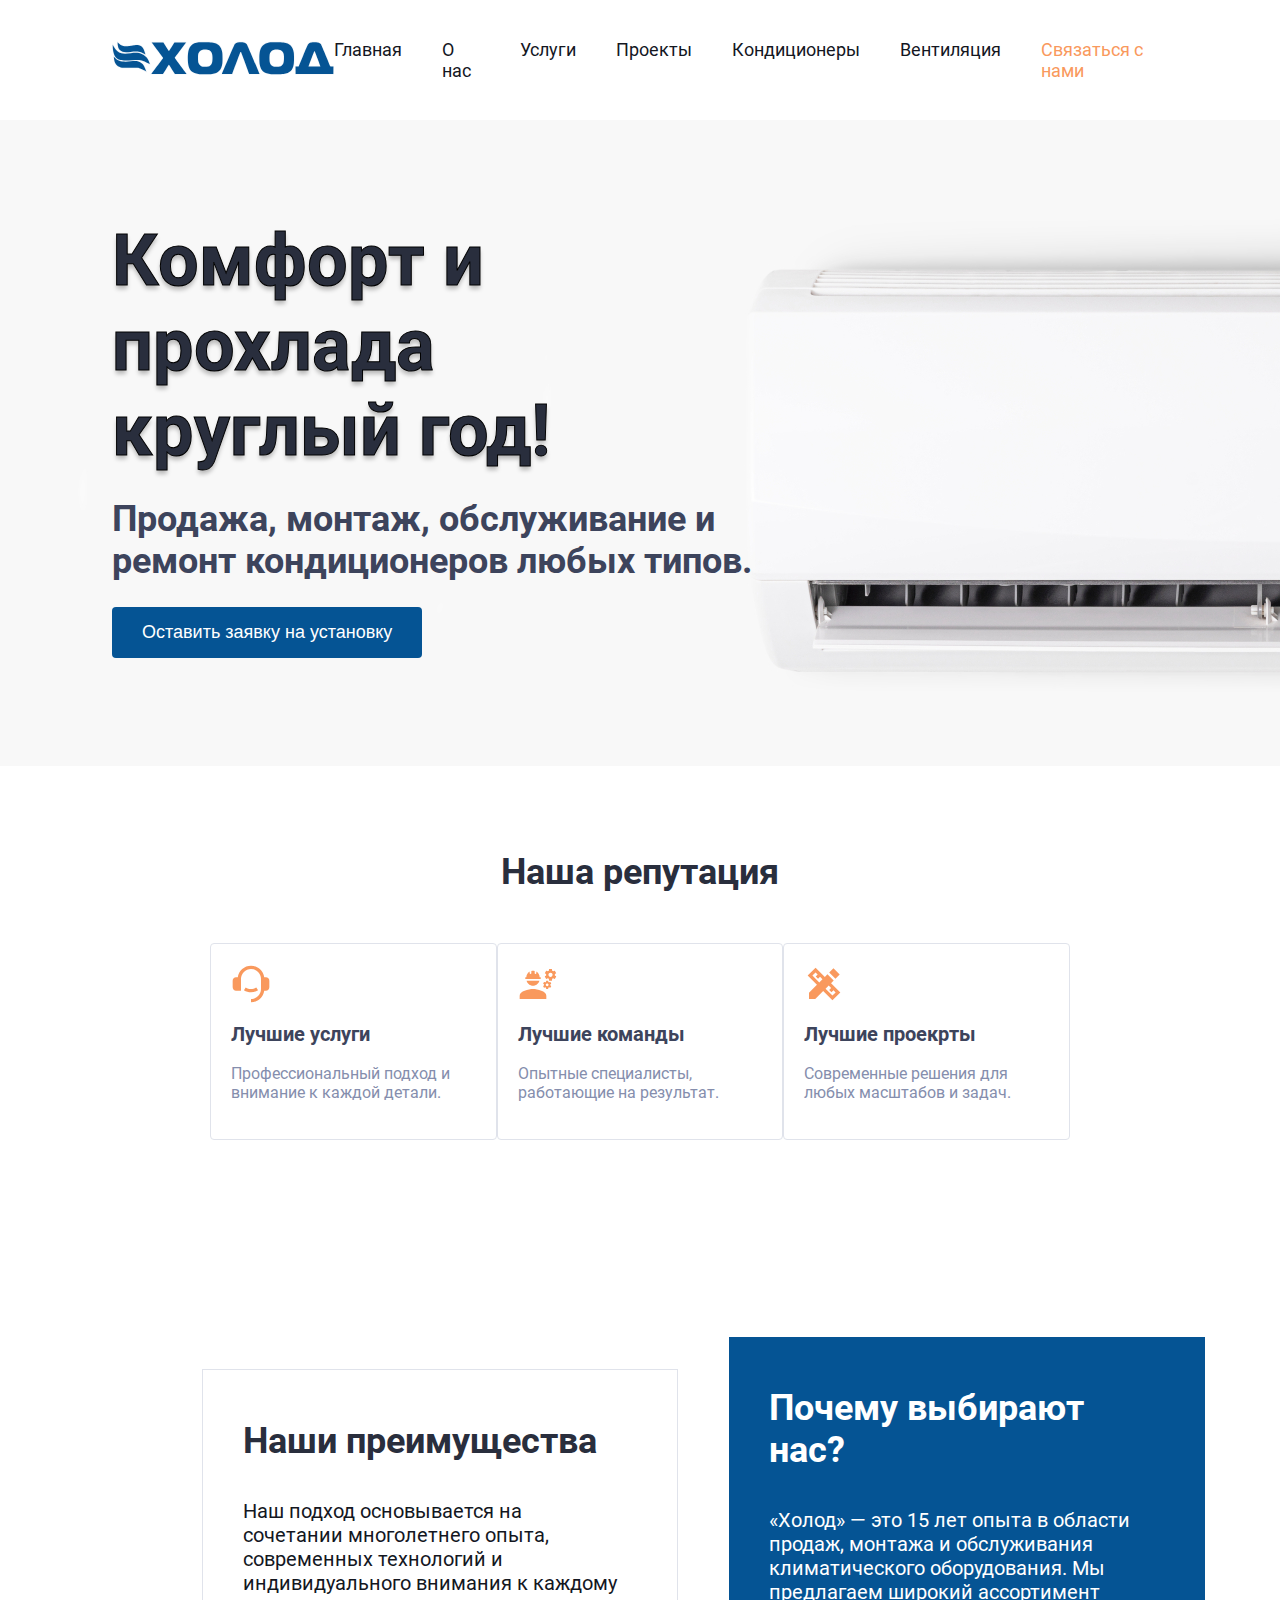
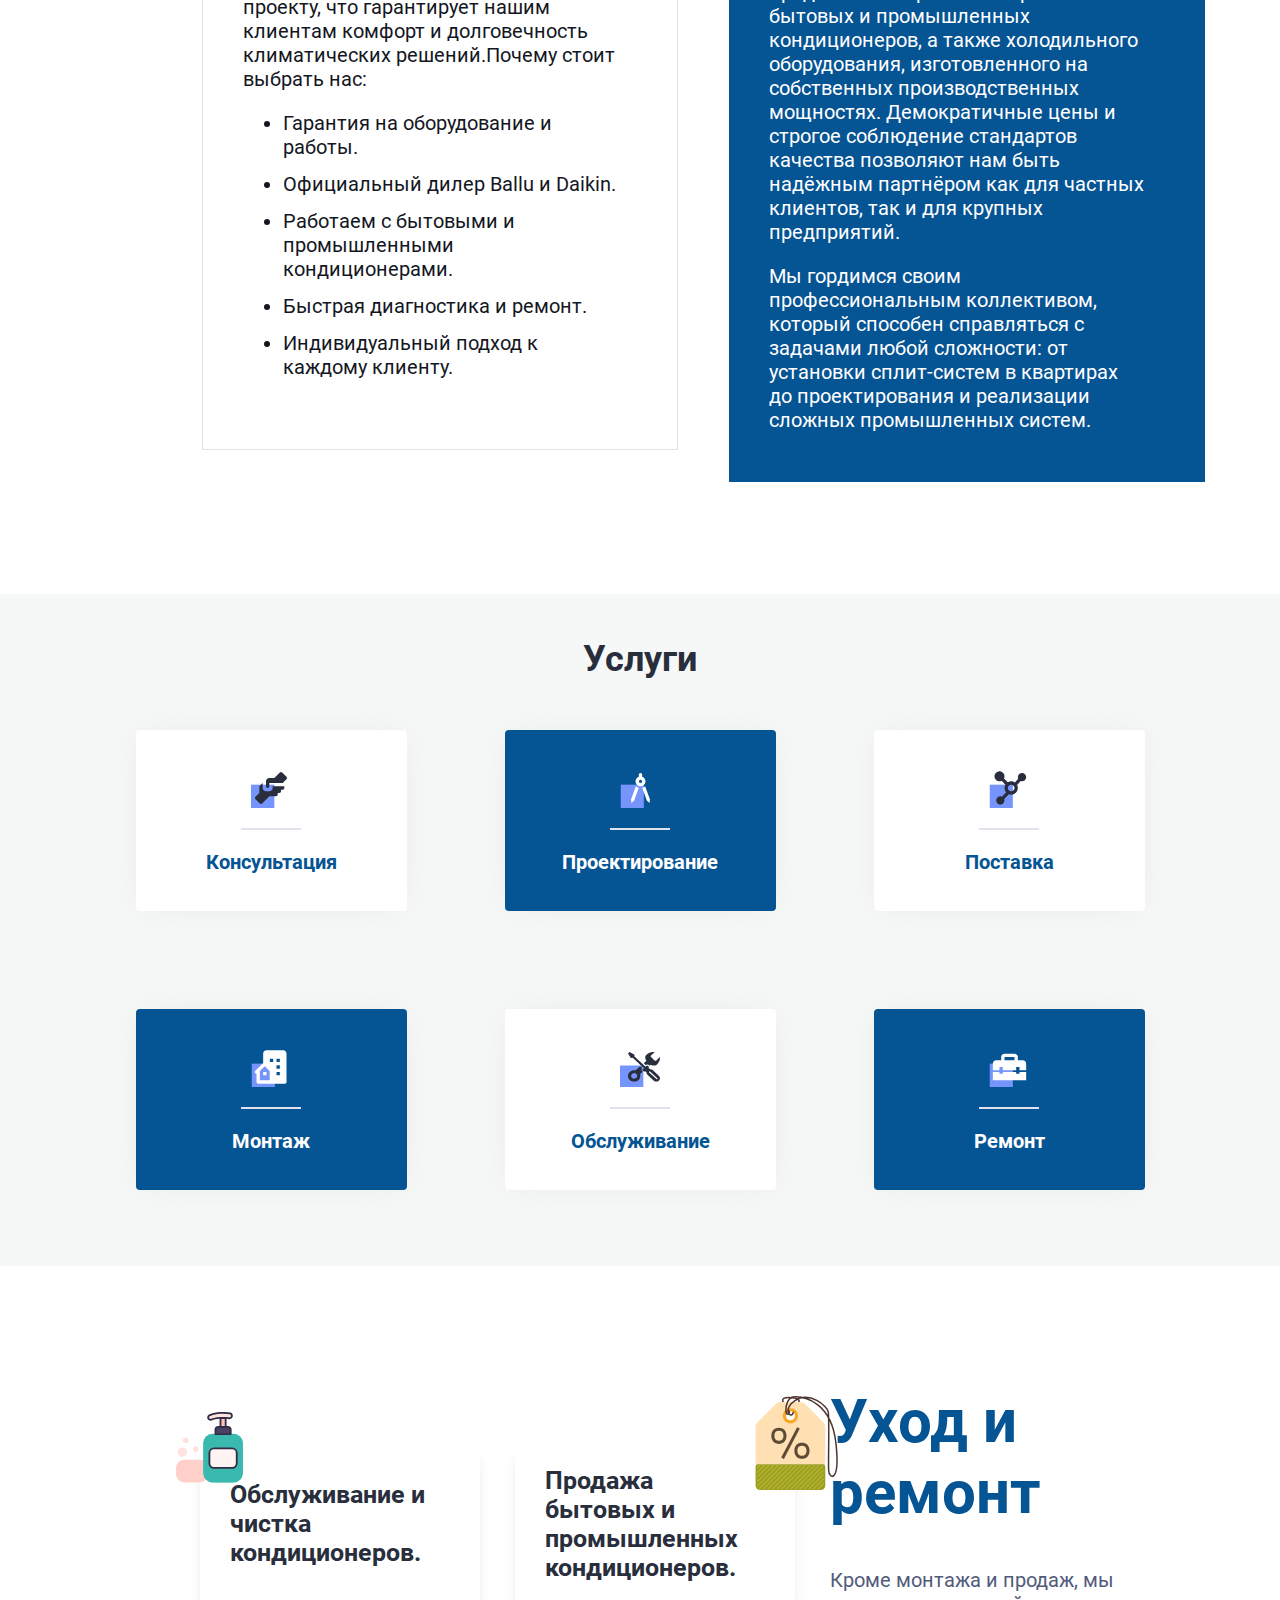
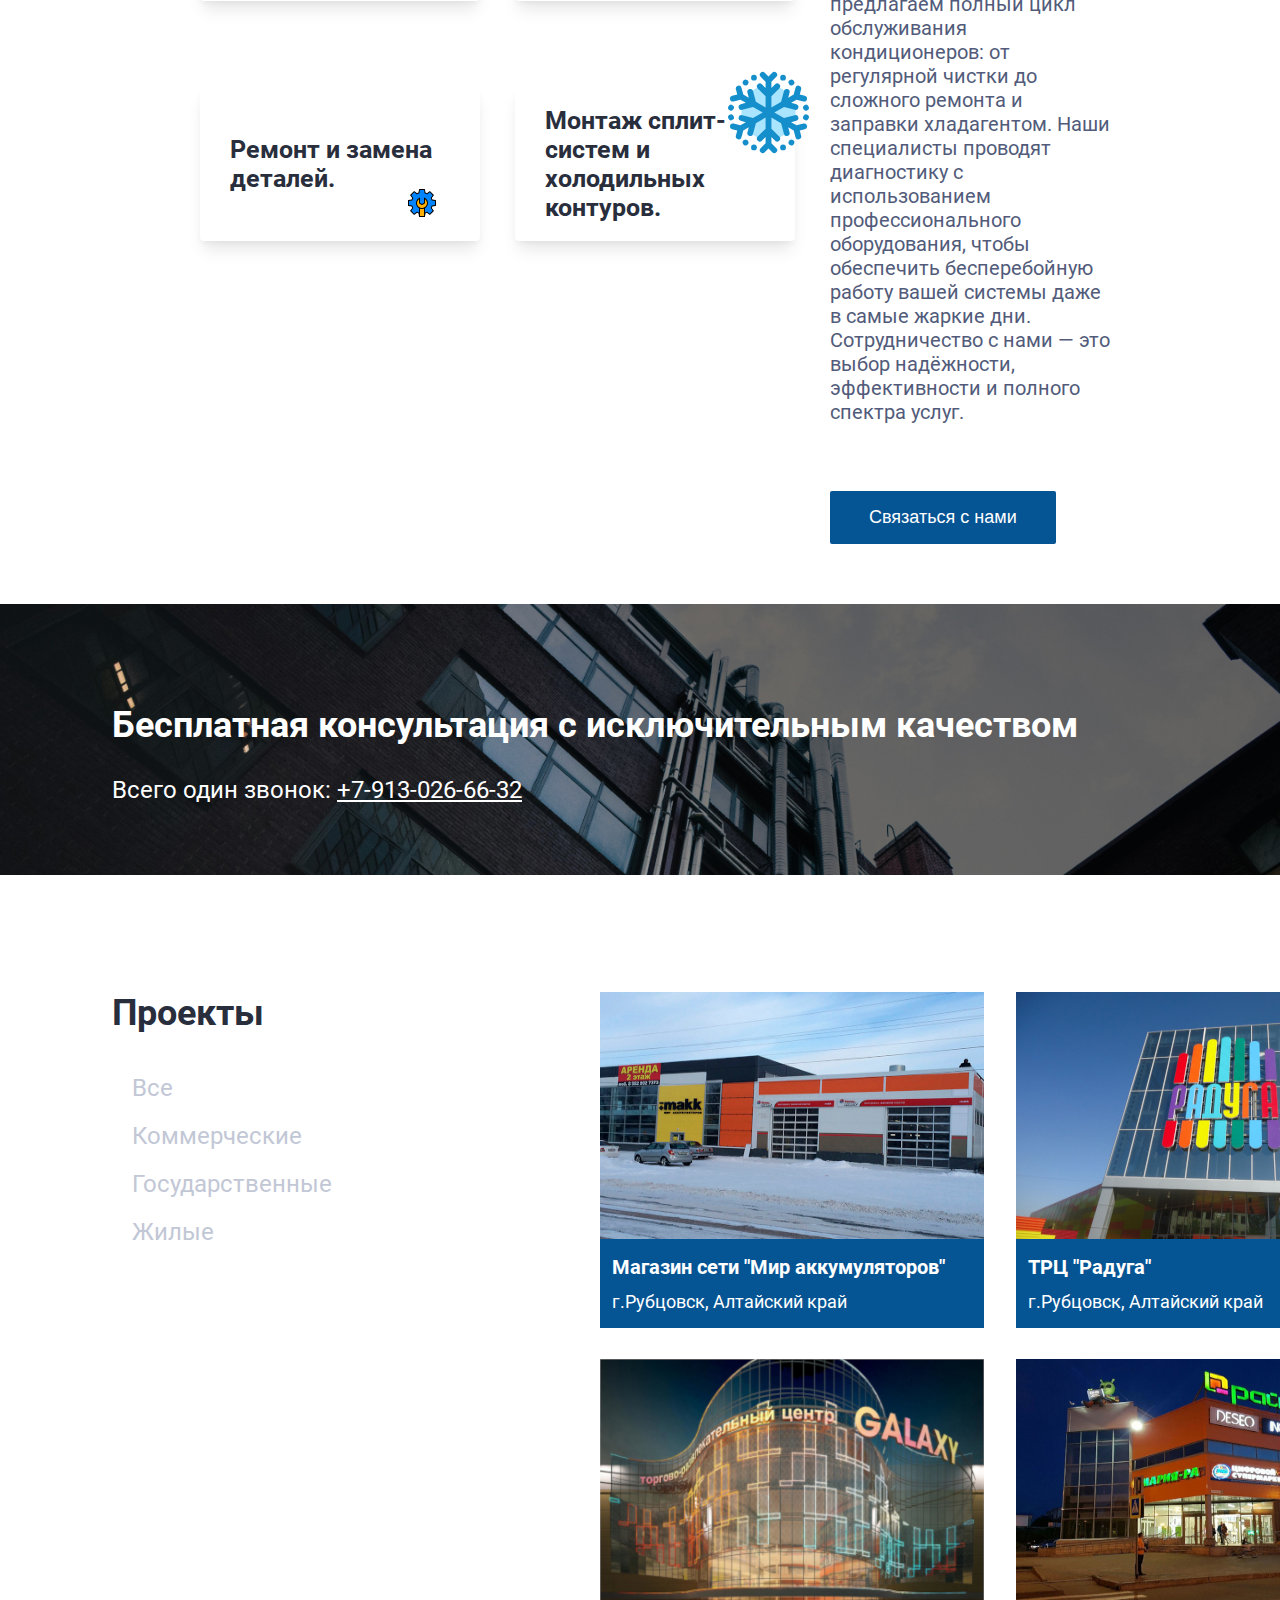
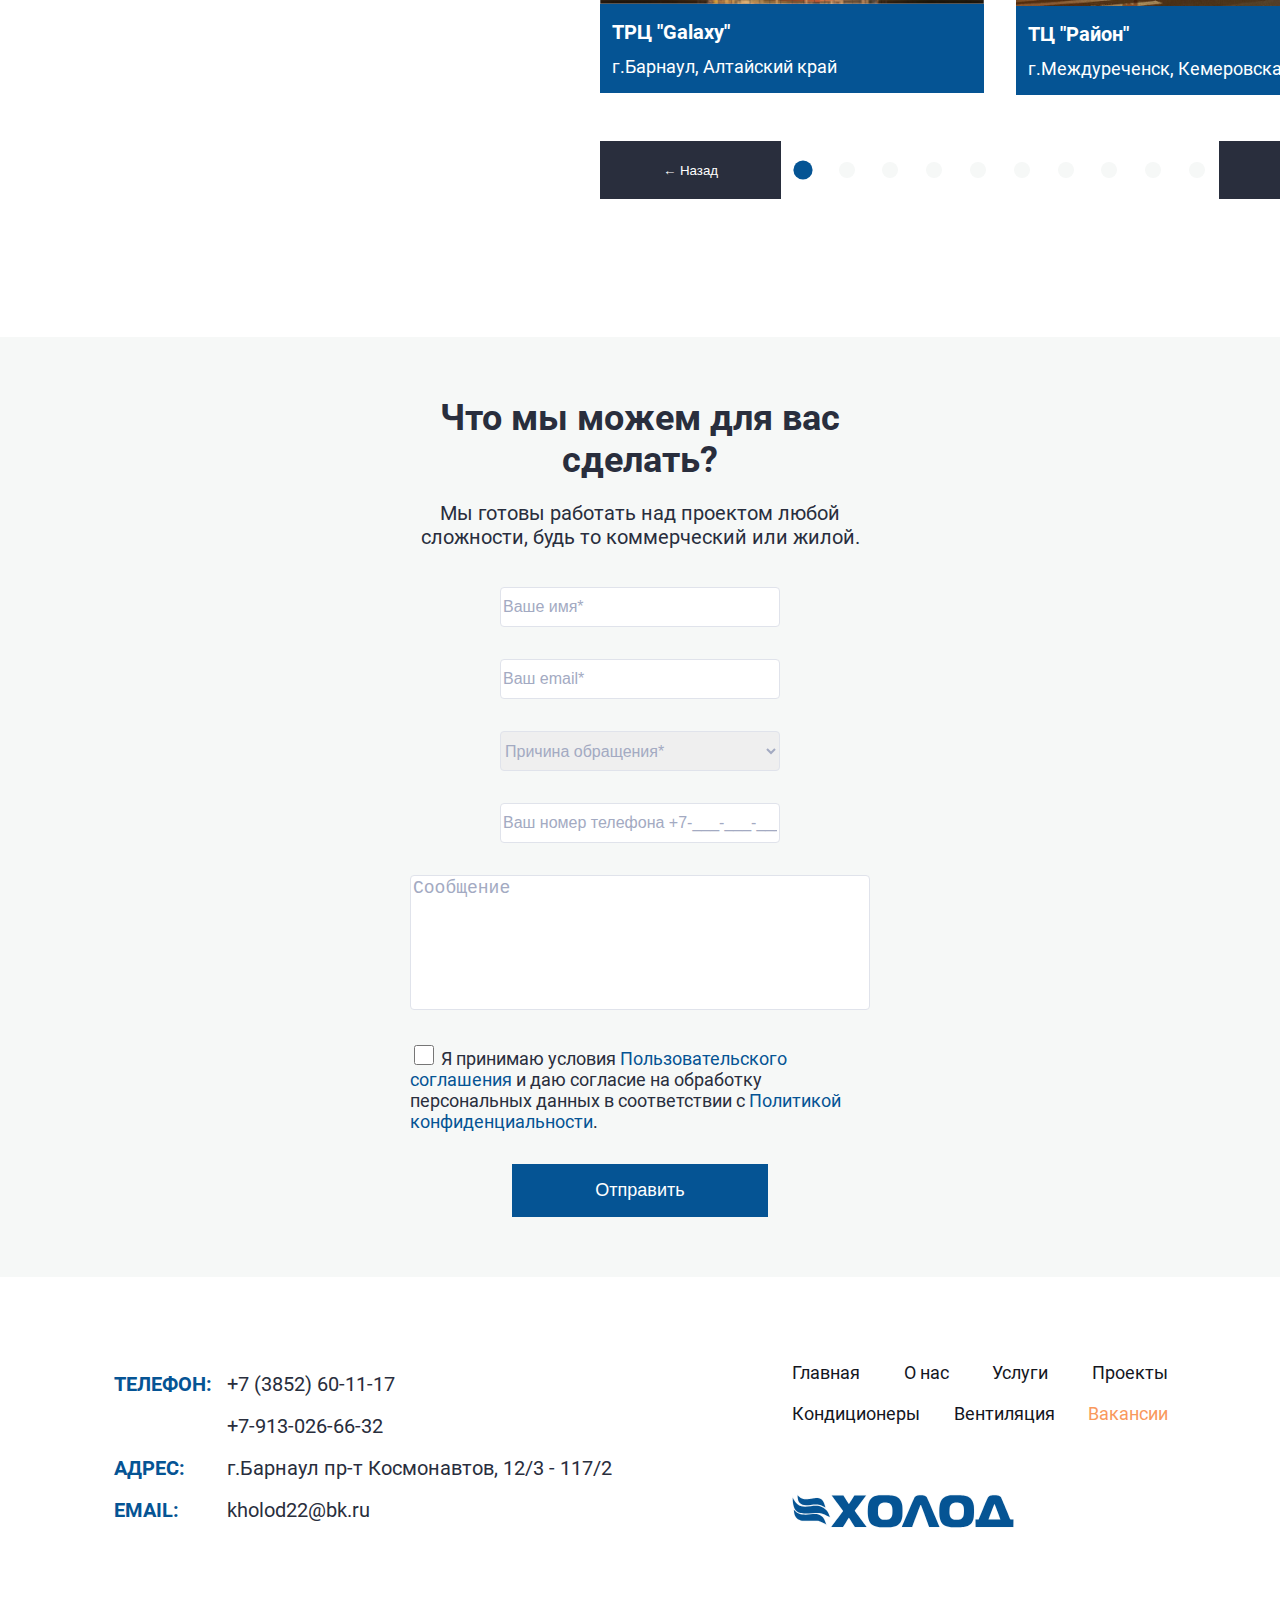
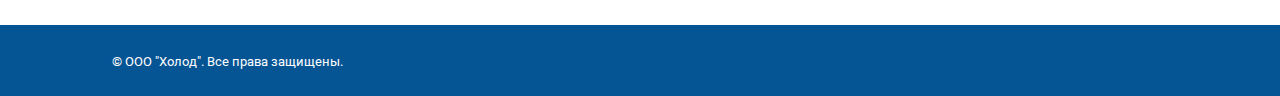
==== conditioner.html @ e49bc549 "Add files via upload" ====
<!DOCTYPE html>
<html lang="en">
<head>
    <meta charset="UTF-8">
    <meta name="viewport" content="width=device-width, initial-scale=1.0">
    <title>Document</title>
    <link rel="stylesheet" href="./style/base.css">
    <link rel="stylesheet" href="./style/conditioner.css">
</head>
<body>
    <header class="header-main">
        <a href="./index.html">
            <img src="./image/trace.svg" alt="Логотип компании" width="222.22" height="34">
        </a>
        <nav class="nav-main">
            <ul class="nav-list">
               <li class="nav-list-item"><a href="./index.html">Главная</a></li>
               <li class="nav-list-item"><a href="./index.html#about-us">О нас</a></li>
               <li class="nav-list-item"><a href="./index.html#services">Услуги</a></li>
               <li class="nav-list-item"><a href="./index.html#project">Проекты</a></li>
               <li class="nav-list-item"><a href="./conditioner.html">Кондиционеры</a></li>
               <li class="nav-list-item"><a href="./ventilation.html">Вентиляция</a></li>
               <li class="nav-list-item"><a href="./index.html#feedback">Связаться с нами</a></li>
            </ul>
        </nav>
    </header>
    <main>
        <section class="hero">
            <h1 class="slogan-hero">Комфорт и прохлада круглый год!</h1>
            <h2>Продажа, монтаж, обслуживание и ремонт кондиционеров любых типов.</h2>
            <button>Оставить заявку на установку</button>
        </section>
        <section class="reputation">
            <h2 class="heading-reputation">Наша репутация</h2>
            <div class="reputation-shell">
                <div class="reputation-box">
                    <div class="icon service-icon"></div>
                    <h3 class="heading-reputation-box">Лучшие услуги</h3>
                    <p>Профессиональный подход и внимание к каждой детали.</p>    
                </div>
                <div class="reputation-box">
                    <div class="icon team-icon"></div>
                    <h3 class="heading-reputation-box">Лучшие команды</h3>
                    <p>Опытные специалисты, работающие на результат.</p>    
                </div>
                <div class="reputation-box">
                    <div class="icon project-icon"></div>
                    <h3 class="heading-reputation-box">Лучшие проекрты</h3>
                    <p>Современные решения для любых масштабов и задач.</p>        
                </div>
            </div>
        </section>
        <section class="about-us" id="about-us">
            <div class="about-us-text">
                <h2>Наши преимущества</h2>
                <p>Наш подход основывается на сочетании многолетнего опыта, современных технологий и индивидуального внимания к каждому проекту, что гарантирует нашим клиентам комфорт и долговечность климатических решений.Почему стоит выбрать нас:</p> 
                <ul>
                    <li>Гарантия на оборудование и работы.</li>
                    <li>Официальный дилер Ballu и Daikin.</li>
                    <li>Работаем с бытовыми и промышленными кондиционерами.</li>
                    <li>Быстрая диагностика и ремонт.</li>
                    <li>Индивидуальный подход к каждому клиенту.</li>
                </ul>
                
            </div>
            <div class="about-us-text about-us-text-blue">
                <h2>Почему выбирают нас?</h2> 
                <p>«Холод» — это 15 лет опыта в области продаж, монтажа и обслуживания климатического оборудования. Мы предлагаем широкий ассортимент бытовых и промышленных кондиционеров, а также холодильного оборудования, изготовленного на собственных производственных мощностях. Демократичные цены и строгое соблюдение стандартов качества позволяют нам быть надёжным партнёром как для частных клиентов, так и для крупных предприятий.</p>
                <p>Мы гордимся своим профессиональным коллективом, который способен справляться с задачами любой сложности: от установки сплит-систем в квартирах до проектирования и реализации сложных промышленных систем.</p>
            </div>
        </section>
        <section class="services" id="services">
            <h2 class="heading-services">Услуги</h2>
            <div class="services-shell">
                <div class="services-box"><div class="icon consultation-icon "></div><p>Консультация</p></div>
                <div class="services-box"><div class="icon  design-icon"></div><p>Проектирование</p></div>
                <div class="services-box"><div class="icon update-icon"></div><p>Поставка</p></div>
                <div class="services-box"><div class="icon installation-icon "></div><p>Монтаж</p></div>
                <div class="services-box"><div class="icon maintenance-icon"></div><p>Обслуживание</p></div>
                <div class="services-box"><div class="icon repair-icon"></div><p>Ремонт</p></div>
            </div>
        </section>
        <section class="statistics">
            <div class="statistics-left">
                <div class="statistics-box">
                    <p class="selling">Продажа бытовых и промышленных кондиционеров.</p>
                </div>
                <div class="statistics-box">
                    <p class="cleaning">Обслуживание и чистка кондиционеров.</p>
                </div>
                <div class="statistics-box">
                    <p class="snowflake">Монтаж сплит-систем и холодильных контуров.</p>
                </div>
                <div class="statistics-box">
                    <p class="repair">Ремонт и замена деталей.</p>
                </div>
            </div>
            <div class="statistics-right">
                <h2>Уход и ремонт</h2>
                <p>Кроме монтажа и продаж, мы предлагаем полный цикл обслуживания кондиционеров: от регулярной чистки до сложного ремонта и заправки хладагентом. Наши специалисты проводят диагностику с использованием профессионального оборудования, чтобы обеспечить бесперебойную работу вашей системы даже в самые жаркие дни. Сотрудничество с нами — это выбор надёжности, эффективности и полного спектра услуг.</p>
                <button>Связаться с нами</button>
            </div>
        </section>
        <aside class="consultation"> 
            <h2>Бесплатная консультация с исключительным качеством</h2>
            <p>Всего один звонок: <a href="tel:+79130266632">+7-913-026-66-32</a></p>
            <!-- <button>Получите вашу консультацию</button> -->
        </aside>
        <article class="project" id="project">
            <div class="sorting-shell">
                <h2>Проекты</h2>
                <ul class="sorting-list">
                    <li class="sorting-item">Все</li>
                    <li class="sorting-item">Коммерческие</li>
                    <li class="sorting-item">Государственные</li>
                    <li class="sorting-item">Жилые</li>
                </ul>
            </div>
            <div class="carousel-shell">
                <div class="project-crousel">
                    <div class="carousel-item-shell" data-project="commercial">
                        <div class="carousel-item">
                            <img src="./image/project/commercial/Makk_Rubtsovsk_middle.jpg" alt="" width="384" height="247">
                            <div class="carousel-item-text">
                                <h3>Магазин сети "Мир аккумуляторов"</h3>
                                <p>г.Рубцовск, Алтайский край</p>
                            </div>
                        </div>
                        <div class="carousel-item">
                            <img src="./image/project/commercial/Raduga_Rubtsovsk_middle.jpg" alt="" width="384" height="247">
                            <div class="carousel-item-text">
                                <h3>ТРЦ "Радуга"</h3>
                                <p>г.Рубцовск, Алтайский край</p>
                            </div>
                        </div>
                        <div class="carousel-item">
                            <img src="./image/project/commercial/TC_Galaxy_Barnaul_middle.jpg" alt="" width="384" height="247">
                            <div class="carousel-item-text">
                                <h3>ТРЦ "Galaxy"</h3>
                                <p>г.Барнаул, Алтайский край</p>
                            </div>
                        </div>
                        <div class="carousel-item">
                            <img src="./image/project/commercial/TC_Rajon_Mezhdurechensk_middle.jpg" alt="" width="384" height="247">
                            <div class="carousel-item-text">
                                <h3>ТЦ "Район"</h3>
                                <p>г.Междуреченск, Кемеровская область</p>
                            </div>
                        </div>
                    </div>
                    <div class="carousel-item-shell" data-project="state-owned">
                        <div class="carousel-item">
                            <img src="./image/project/state-owned/Detsad_Maima_middle.jpg" alt="" width="384" height="247">
                            <div class="carousel-item-text">
                                <h3>Детский сад и многоэтажный дом</h3>
                                <p>с.Майма, республика Горный Алтай</p>
                            </div>
                        </div>
                        <div class="carousel-item">
                            <img src="./image/project/state-owned/Detsad_Novoaltaisk_middle.jpg" alt="" width="384" height="247">
                            <div class="carousel-item-text">
                                <h3>Детский сад №6</h3>
                                <p>г.Новоалтайск, Алтайский край</p>
                            </div>
                        </div>
                        <div class="carousel-item">
                            <img src="./image/project/state-owned/KGBUZ_5_middle.jpg" alt="" width="384" height="247">
                            <div class="carousel-item-text">
                                <h3>Городская клиническая больница №5</h3>
                                <p>г.Барнаул, Алтайский край</p>
                            </div>
                        </div>
                        <div class="carousel-item">
                            <img src="./image/project/state-owned/Philharmonic _Altai_Territory_middle.jpg" alt="" width="384" height="247">
                            <div class="carousel-item-text">
                                <h3>Государственная филармония</h3>
                                <p>г.Барнаул, Алтайский край</p>
                            </div>
                        </div>
                    </div>
                    <div class="carousel-item-shell">
                        <div class="carousel-item"><img src="./image/plug-1.png" alt="" width="384" height="247"></div>
                        <div class="carousel-item"><img src="./image/plug-1.png" alt="" width="384" height="247"></div>
                        <div class="carousel-item"><img src="./image/plug-1.png" alt="" width="384" height="247"></div>
                        <div class="carousel-item"><img src="./image/plug-2.png" alt="" width="384" height="247"></div>
                    </div>
                    <div class="carousel-item-shell">
                        <div class="carousel-item"><img src="./image/plug-1.png" alt="" width="384" height="247"></div>
                        <div class="carousel-item"><img src="./image/plug-1.png" alt="" width="384" height="247"></div>
                        <div class="carousel-item"><img src="./image/plug-1.png" alt="" width="384" height="247"></div>
                        <div class="carousel-item"><img src="./image/plug-2.png" alt="" width="384" height="247"></div>
                    </div>
                    <div class="carousel-item-shell">
                        <div class="carousel-item"><img src="./image/plug-1.png" alt="" width="384" height="247"></div>
                        <div class="carousel-item"><img src="./image/plug-1.png" alt="" width="384" height="247"></div>
                        <div class="carousel-item"><img src="./image/plug-2.png" alt="" width="384" height="247"></div>
                        <div class="carousel-item"><img src="./image/plug-1.png" alt="" width="384" height="247"></div>
                    </div>
                    <div class="carousel-item-shell">
                        <div class="carousel-item"><img src="./image/plug-2.png" alt="" width="384" height="247"></div>
                        <div class="carousel-item"><img src="./image/plug-2.png" alt="" width="384" height="247"></div>
                        <div class="carousel-item"><img src="./image/plug-1.png" alt="" width="384" height="247"></div>
                        <div class="carousel-item"><img src="./image/plug-2.png" alt="" width="384" height="247"></div>
                    </div>
                    <div class="carousel-item-shell">
                        <div class="carousel-item"><img src="./image/plug-1.png" alt="" width="384" height="247"></div>
                        <div class="carousel-item"><img src="./image/plug-1.png" alt="" width="384" height="247"></div>
                        <div class="carousel-item"><img src="./image/plug-1.png" alt="" width="384" height="247"></div>
                        <div class="carousel-item"><img src="./image/plug-2.png" alt="" width="384" height="247"></div>
                    </div>
                    <div class="carousel-item-shell">
                        <div class="carousel-item"><img src="./image/plug-1.png" alt="" width="384" height="247"></div>
                        <div class="carousel-item"><img src="./image/plug-1.png" alt="" width="384" height="247"></div>
                        <div class="carousel-item"><img src="./image/plug-1.png" alt="" width="384" height="247"></div>
                        <div class="carousel-item"><img src="./image/plug-2.png" alt="" width="384" height="247"></div>
                    </div>
                    <div class="carousel-item-shell">
                        <div class="carousel-item"><img src="./image/plug-1.png" alt="" width="384" height="247"></div>
                        <div class="carousel-item"><img src="./image/plug-1.png" alt="" width="384" height="247"></div>
                        <div class="carousel-item"><img src="./image/plug-1.png" alt="" width="384" height="247"></div>
                        <div class="carousel-item"><img src="./image/plug-2.png" alt="" width="384" height="247"></div>
                    </div>
                    <div class="carousel-item-shell">
                        <div class="carousel-item"><img src="./image/plug-1.png" alt="" width="384" height="247"></div>
                        <div class="carousel-item"><img src="./image/plug-1.png" alt="" width="384" height="247"></div>
                        <div class="carousel-item"><img src="./image/plug-1.png" alt="" width="384" height="247"></div>
                        <div class="carousel-item"><img src="./image/plug-2.png" alt="" width="384" height="247"></div>
                    </div>
                </div>
                <div class="switches">
                    <button id="prev">← Назад</button>
                    <div class="dots-shell">
                        <span class="dots dots-active"></span>
                        <span class="dots"></span>
                        <span class="dots"></span>
                        <span class="dots"></span>
                        <span class="dots"></span>
                        <span class="dots"></span>
                        <span class="dots"></span>
                        <span class="dots"></span>
                        <span class="dots"></span>
                        <span class="dots"></span>
                    </div>
                    <button id="next">← Вперед</button>
                </div>
            </div>
        </article>
        <section class="feedback" id="feedback">
            <h2 class="heading-feedback">Что мы можем для вас сделать?</h2>
            <p>Мы готовы работать над проектом любой сложности, будь то коммерческий или жилой.</p>
            <form  class="feedback-form" action="#" method="post">
                    <input type="text" name="userName" placeholder="Ваше имя*" maxlength="70" required>
                    <input type="email" name="userEmail" placeholder="Ваш email*" maxlength="40" required>
                    <select name="reasonAppea" id="" placeholder="Причина обращения*" class="feedback-form-select select-placeholder" required>
                        <option value=""  disabled selected>Причина обращения*</option>
                        <option value="" data-option="selected">Расчёт вентиляции</option>
                        <option value="" data-option="selected">Расчёт кондиционирования</option>
                        <option value="" data-option="selected">Ремонт</option>
                        <option value="" data-option="selected">Консультация</option>
                        <option value="" data-option="selected">Обновление оборудования</option>
                    </select>
                    <input class="feedback-form-tel" type="tel" name="userPhone" placeholder="Ваш номер телефона +7-___-___-____" maxlength="16">
                <textarea name="userMassange" id="" placeholder="Сообщение" maxlength="400"></textarea>
                <label class="user-agreement">
                    <input type="checkbox" required>
                    Я принимаю условия <a href="">Пользовательского соглашения</a> и даю согласие на обработку персональных данных в соответствии с <a href="">Политикой конфиденциальности</a>.
                </label>
                <button type="submit">Отправить</button>
            </form>
        </section>
    </main>
    <footer class="footer-main">
        <div class="footer-shell-top">
            <div class="shell-top-contacts">
                <table>
                    <tr>
                        <th>Телефон:</th>
                        <td><a href="tel:+73852601117">+7 (3852) 60-11-17</a></td>
                    </tr>
                    <tr>
                        <td></td>
                        <td><a href="tel:+79130266632">+7-913-026-66-32</a></td>
                    </tr>
                    <tr>
                        <th>Адрес:</th>
                        <td>г.Барнаул пр-т Космонавтов, 12/3 - 117/2</td>
                    </tr>
                    <tr>
                        <th>Email:</th>
                        <td><a href="mailto:kholod22@bk.ru">kholod22@bk.ru</a></td>
                    </tr>
                </table>
                
            </div>
            <div class="shell-top-navigation">
                <ul class="footer-nav-list">
                    <li class="footer-nav-item"><a href="./index.html">Главная</a></li>
                    <li class="footer-nav-item"><a href="./index.html#about-us">О нас</a></li>
                    <li class="footer-nav-item"><a href="./index.html#services">Услуги</a></li>
                    <li class="footer-nav-item"><a href="./index.html#project">Проекты</a></li>
                    <li class="footer-nav-item"><a href="./conditioner.html">Кондиционеры</a></li>
                    <li class="footer-nav-item"><a href="./ventilation.html">Вентиляция</a></li>
                    <li class="footer-nav-item"><a href="./job_openings.html">Вакансии</a></li>
                </ul>
                <a href="./index.html">
                    <img src="./image/trace.svg" alt="Логотип компании" width="222.22" height="34">
                </a>
            </div>
        </div>
        <div class="footer-shell-bottom">
            <small>© ООО "Холод". Все права защищены.</small>
        </div>
    </footer>
    <script src="./script/script.js"></script>
</body>
</html>
---- style/base.css ----
/* roboto-regular - cyrillic_latin */
@font-face {
    font-display: swap; /* Check https://developer.mozilla.org/en-US/docs/Web/CSS/@font-face/font-display for other options. */
    font-family: 'Roboto';
    font-style: normal;
    font-weight: 400;
    src: url('../fonts/roboto-v32-cyrillic_latin-regular.woff2') format('woff2'); /* Chrome 36+, Opera 23+, Firefox 39+, Safari 12+, iOS 10+ */
  }
  /* roboto-500 - cyrillic_latin */
  @font-face {
    font-display: swap; /* Check https://developer.mozilla.org/en-US/docs/Web/CSS/@font-face/font-display for other options. */
    font-family: 'Roboto';
    font-style: normal;
    font-weight: 500;
    src: url('../fonts/roboto-v32-cyrillic_latin-500.woff2') format('woff2'); /* Chrome 36+, Opera 23+, Firefox 39+, Safari 12+, iOS 10+ */
  }
  /* roboto-700 - cyrillic_latin */
  @font-face {
    font-display: swap; /* Check https://developer.mozilla.org/en-US/docs/Web/CSS/@font-face/font-display for other options. */
    font-family: 'Roboto';
    font-style: normal;
    font-weight: 700;
    src: url('../fonts/roboto-v32-cyrillic_latin-700.woff2') format('woff2'); /* Chrome 36+, Opera 23+, Firefox 39+, Safari 12+, iOS 10+ */
  }


html {
    font-family: 'Roboto', 'Arial', 'Helvetica', sans-serif;
}

body {
    margin: 0;
    margin-right: auto;
    margin-left: auto;
    padding: 0;
    max-width: 1440px;
}

h2 {
    font-size: 36px;
    margin: 0;
}

.header-main {
    display: flex;
    padding: 23px 112px;
    justify-content: space-between;
    align-items: center;
}

.nav-list {
    list-style: none;
    display: flex;
    justify-content: space-between;
    gap: 40px;
    padding: 0;
}

.nav-list-item a {
    text-decoration: none;
    color: #14171F;
    font-size: 18px;
    transition: color 0.1s ease-in-out, filter 0.1s ease-in-out;
}

.nav-list-item a:hover  {
    color: #667299;
}

.nav-list-item a:active {
    color: #3D445C;
} 

.nav-list-item:last-child a {
    color: #F9995D;
}

.nav-list-item:last-child a:hover {
    filter: brightness(1.4);
}

.nav-list-item:last-child a:active {
    filter: brightness(1.2);
}

.hero {
    background-image: url('../image/hero1_middle.jpg');
    background-size: 100%;
    background-repeat: no-repeat;
    width: 1440px;
    height: 646px;
    padding: 239px 0 0 112px;
    box-sizing: border-box;
}

.slogan-hero {
    font-weight: 700;
    font-size: 72px;
    width: 500px;
    line-height: auto;
    margin: 0;
    color: #292E3D;
    text-shadow: 0 4px 4px rgba(0, 0, 0, 0.25);
    -webkit-text-stroke: 1px #000000;
}
.reputation {
    padding: 85px 210px 85px 210px;
}

.heading-reputation,
.heading-services,
.heading-feedback {
    text-align: center;
    font-weight: 700;
    font-size: 36px;
    margin: 0;
    margin-bottom: 50px;
    color: #292E3D;
}

.reputation-shell {
    display: flex;
    justify-content: space-between;
}

.reputation-box {
    border: 1.4px solid #E0E3EB;
    width: 292px;
    height: 197px;
    border-radius: 4px;
    padding: 20px 18px 40px 20px ;
    box-sizing: border-box;
}

.reputation-box p{
    font-size: 16px;
    color: #858EAD;
}

.icon {
    width: 40px;
    height: 40px;
    background-repeat: no-repeat;
    background-position: center 0 ;
}

.service-icon {
    background-image: url('../image/service-icon.svg');
}

.team-icon {
    background-image: url('../image/team-icon.svg');
}

.project-icon {
    background-image: url('../image/project-icon.svg');
}

.heading-reputation-box {
    margin-top: 18px;
    margin-bottom: 18px;
    font-size: 20px;
    color: #3D445C;
}

.about-us {
    display: flex;
    align-items: center;
    justify-content: center;
    padding-left: 114px;
    padding-top: 74px;
    padding-bottom: 202px;
}

.about-us-text {
    width: 488px;
    padding: 50px 60px 50px 40px ;
    font-size: 18px;
    box-sizing: border-box;
}

.about-us-text h2 {
    margin-bottom: 37px;
}

.services {
    padding-top: 44px;
    padding-bottom: 76px;
    background-color: #F6F8F7;
}

.services-shell {
    width: 1009px;
    margin-left: auto;
    margin-right: auto;
    display: flex;
    flex-wrap: wrap;
    justify-content: space-between;
    gap: 98px;
}

.services-box {
    box-sizing: border-box;
    width: 271px;
    height: 181px;
    padding-top:38px;
    padding-bottom: 38px;
    background-color: white;
    border-radius: 4px;
    box-shadow: 0 0 37px -2px rgba(17, 24, 39, 0.05);
    color: #055494;
    text-align: center;
}

.services-box p {
    margin: 0;
    margin-top: 20px;
    font-size: 20px;
    font-weight: 700;
}

.services-box div {
    margin-left: auto;
    margin-right: auto;
    border-bottom: 2px solid #E0E3EB;
    padding-bottom: 20px;
    width: 60px;
}

.services-box:nth-child(2n) {
    background-color: #055494;
    color: white;
}

.installation-icon {
    background-image: url('../image/installation-icon.svg');
}

.maintenance-icon {
    background-image: url('../image/maintenance-icon.svg');
}

.update-icon {
    background-image: url('../image/update-icon.svg');
}

.consultation-icon {
    background-image: url('../image/consultation-icon.svg');
}

.repair-icon {
    background-image: url('../image/repair-icon.svg');
}

.design-icon {
    background-image: url('../image/icon-design.svg');
}

.connection-icon {
    background-image: url('../image/connection-icon.svg');
}

.statistics {
    box-sizing: border-box;
    padding: 120px 166px 60px 200px;
    display: flex;
    justify-content: space-between;
}

.statistics-left {
    display: grid;
    grid-template-rows: 60px 60px 60px 60px 60px 60px 60px 60px 60px;
    grid-template-columns: 110px 110px 110px 110px 110px;
}

.statistics-box {
    box-sizing: border-box;
    width: 280px;
    height: 155px;
    border-radius: 4px;
    box-shadow: 0 12px 16px -4px rgba(17, 24, 39, 0.1),
                0 4px 6px -2px rgba(17, 24, 39, 0.05);
    background-color: white;
}

.statistics-box:nth-child(1){
    grid-column: 3 / 5;
    grid-row: 1 / 4;
    z-index: 1;
    position: relative;
}

.statistics-box:nth-child(2){
    grid-column: 1 / 4;
    grid-row: 3 / 6;
    z-index: 0;
    position: relative;
}

.statistics-box:nth-child(3){
    grid-column: 3 / 5;
    grid-row: 5 / 8;
    z-index: 1;
    position: relative;
}

.statistics-box:nth-child(4){
    grid-column: 1 / 4;
    grid-row: 7 / 10;
    z-index: 0;
    position: relative;
}



.handshake::after {
    content: url('../image/handshake.svg');
    position: absolute;
    width: 97px;
    height: 97px;
    top: -50px;
    right: -50px;
}

.paper-pen::before {
    content: url('../image/paper_pen.svg');
    position: absolute;
    width: 79px;
    height: 79px;
    top: -40px;
    left: -30px;
}

.cup::after {
    content: url('../image/Cup.svg');
    position: absolute;
    width: 93px;
    height: 93px;
    top: -20px;
    right: -20px;
}

.plan::before {
    content: url('../image/Project.svg');
    position: absolute;
    width: 84px;
    height: 84px;
    bottom: -30px;
    right: -10px;
}

.statistics-right {
    width: 330px;
}

.statistics-right h2 {
   color: #055494;
   font-size: 60px;
}

.statistics-right p {
    color: #525B7A;
    font-size: 20px;
    margin-top: 40px;
    margin-bottom: 67px;
}

.statistics-right button {
    color: white;
    font-size: 18px;
   padding: 16px 39px;
   background-color: #055494;
   border-radius: 2px;
   border: 0;
}

.consultation {
    padding: 100px 160px 100px 112px;
    background-image: url('../image/consultation_image_middle.jpg');
    color:white;
    background-repeat: no-repeat;
    background-position: 0 0;
    background-size: 100% ;
}

.consultation h2 {
    font-size: 36px;
}

.consultation p {
    font-size: 24px;
    margin: 0;
    margin-top: 30px;
}

.consultation a {
    font-size: 24px;
    color: white;
    transition: color 0.1s ease-in-out;
}

.consultation a:hover {
    font-size: 24px;
    color: #C2C7D6;
}

.consultation a:active {
    font-size: 24px;
    color: #E0E3EB;
}


.project {
    padding: 88px 112px 138px 112px;
    display: flex;
    gap: 268px;
}

.sorting-shell h2{
    font-size: 36px;
    color: #292E3D;
    margin-bottom: 40px;
}

.sorting-list {
    list-style: none;
    margin: 0;
    padding: 0;
}

.sorting-item {
    font-size: 24px;
    color: #C2C7D6;
    margin-bottom: 20px;
    padding-left: 20px;
}

.sorting-item:last-child {
    margin-bottom: 0;
}

.carousel-shell {
    display: flex;
    flex-direction: column;
    gap: 32px;
}

.project-crousel {
    display: flex; /* Гибкий контейнер для выравнивания блоков */
    overflow: hidden; /* Скрывает всё, что выходит за границы */
    width: 800px; /* Ширина видимой области карусели */
    height: 717px; /* Высота карусели */
    transition: transform 0.3s ease-in-out; /* Плавный переход при прокрутке */
}

.carousel-item-shell {
    flex: 0 0 800px; /* Каждый блок занимает ровно одну видимую область */
    display: grid;
    grid-template-rows: 335px 335px;
    grid-template-columns: 384px 384px;
    gap: 32px;
    transition: transform 0.3s ease-in-out; /* Плавный переход при прокрутке */
}

.carousel-item {
    box-sizing: border-box;
    width: 384px;
    height: 331px;
    display: flex;
    flex-direction: column;
}

.carousel-item img {
    object-fit: fill;
    width:384px;
    height:247px;
    display: block;
}

.carousel-item-text {
    background-color: #055494;
    padding: 16px 12px;
    color: white;
}
.carousel-item-text h3{
    font-weight: 700;
    font-size: 20px;
    margin: 0;
    margin-bottom: 12px;
}

.carousel-item-text p{
    font-size: 18px;
    margin: 0;
}

.switches {
    display: flex;
    width: 100%;
    justify-content: space-between;
    align-items: center;
}

.switches button {
    padding: 21.5px ;
    width: 295px;
    box-sizing: border-box;
    border: 0;
    background-color: #292E3D;
    color: white;
}

.dots {
    border-radius: 50%;
    display: inline-block;
    background-color: #F6F8F7;
    width: 16px;
    height: 16px;
    transition: transform 0.1s ease-in-out,background-color 0.1s ease-in-out;
}

.dots-active {
    background-color: #055494;
    transform: scale(1.2);
}

.dots-shell {
    display: flex;
    align-items: center;
    justify-content: space-around;
    width: 100%;
}


.feedback {
    padding: 60px 410px;
    background-color: #F6F8F7;
}

.feedback p {
    color: #292E3D;
    font-size: 20px;
    text-align: center;
    margin: 0;
}
.feedback h2 {
    margin-bottom: 20px;
}

.feedback-form {
    margin-top: 38px;
    display: flex;
    flex-wrap: wrap;
    gap: 32px 15px;
    justify-content: center;
}

.feedback-form input ,
.feedback-form select {
    width: 280px;
    height: 40px;
    box-sizing: border-box;
    border: 1px solid #E0E3EB ;
    border-radius: 4px;
    font-size: 16px;
}

.feedback-form input::placeholder ,
.feedback-form select::placeholder,
.feedback-form textarea::placeholder {
    color: #A3AAC2;
}

.feedback-form textarea {
    width: 575px;
    height: 135px;
    box-sizing: border-box;
    box-sizing: border-box;
    border: 1px solid #E0E3EB ;
    border-radius: 4px;
    resize: none;
    font-size: 18px;
}

.user-agreement {
    width: 575px;
    font-size: 18px;
    color: #292E3D;
}

.user-agreement a {
    text-decoration: none;
    color: #055494;
    transition: color 0.1s ease-in-out;
}

.user-agreement a:hover{
    color: #99B9D3;
}

.user-agreement a:active{
    color: #5F91BA;
}

.user-agreement [type="checkbox"] {
    width: 20px;
    height: 20px;
}

.feedback-form button {
    background-color: #055494;
    color: white;
    padding: 16px 83.5px;
   border: 0;
   font-size: 18px;
}

.feedback-form [data-option="selected"] {
    color: #000;
}

.select-placeholder {
    color: #A3AAC2;
}

.footer-shell-top {
    display: flex;
    justify-content: space-between;
    padding: 85px 112px 93px 112px;
}

.shell-top-contacts {
    display: flex;
    justify-content: space-between;
    flex-direction: column;
    gap: 32px;
}

.shell-top-contacts th {
    color: #055494;
    font-size: 20px;
    text-align: left;
    text-transform: uppercase;
    padding: 8px 13px 8px 0;
}

.shell-top-contacts td,
.shell-top-contacts td a {
    color: #292E3D;
    font-size: 20px;
    text-align: left;
    padding: 8px 0;
}

.shell-top-contacts a {
    text-decoration: none;
    transition: color 0.1s ease-in-out;
}

.shell-top-contacts a:hover {
    color: #667299;
}

.shell-top-contacts a:active {
    color: #3D445C;
}

.shell-top-navigation {
    width: 376px;
}

.footer-nav-list {
    list-style: none;
    margin: 0;
    padding: 0;
    margin-bottom: 70px;
    display: flex;
    flex-wrap: wrap;
    justify-content: space-between;
    gap: 19.5px;
}

.footer-nav-item a{
    color: #14171F;
    font-size: 18px;
    text-decoration: none;
    transition: color 0.1s ease-in-out, filter 0.1s ease-in-out;
}

.footer-nav-item a:hover{
    color: #667299;
}

.footer-nav-item a:active{
    color: #3D445C;    
}

.footer-nav-item:last-child a{
    color: #F9995D;
}

.footer-nav-item:last-child a:hover{
    filter: brightness(1.4);
}

.footer-nav-item:last-child a:active{
    filter: brightness(1.2);
}

.footer-shell-bottom {
    background-color: #055494;
    color: white;
    padding: 26px 112px;
}
---- style/conditioner.css ----
/* roboto-regular - cyrillic_latin */
@font-face {
    font-display: swap; /* Check https://developer.mozilla.org/en-US/docs/Web/CSS/@font-face/font-display for other options. */
    font-family: 'Roboto';
    font-style: normal;
    font-weight: 400;
    src: url('../fonts/roboto-v32-cyrillic_latin-regular.woff2') format('woff2'); /* Chrome 36+, Opera 23+, Firefox 39+, Safari 12+, iOS 10+ */
  }
  /* roboto-500 - cyrillic_latin */
  @font-face {
    font-display: swap; /* Check https://developer.mozilla.org/en-US/docs/Web/CSS/@font-face/font-display for other options. */
    font-family: 'Roboto';
    font-style: normal;
    font-weight: 500;
    src: url('../fonts/roboto-v32-cyrillic_latin-500.woff2') format('woff2'); /* Chrome 36+, Opera 23+, Firefox 39+, Safari 12+, iOS 10+ */
  }
  /* roboto-700 - cyrillic_latin */
  @font-face {
    font-display: swap; /* Check https://developer.mozilla.org/en-US/docs/Web/CSS/@font-face/font-display for other options. */
    font-family: 'Roboto';
    font-style: normal;
    font-weight: 700;
    src: url('../fonts/roboto-v32-cyrillic_latin-700.woff2') format('woff2'); /* Chrome 36+, Opera 23+, Firefox 39+, Safari 12+, iOS 10+ */
  }


html {
    font-family: 'Roboto', 'Arial', 'Helvetica', sans-serif;
}

body {
    margin: 0;
    margin-right: auto;
    margin-left: auto;
    padding: 0;
    max-width: 1440px;
}

h2 {
    font-size: 36px;
    margin: 0;
}

.header-main {
    display: flex;
    padding: 23px 112px;
    justify-content: space-between;
    align-items: center;
}

.nav-list {
    list-style: none;
    display: flex;
    justify-content: space-between;
    gap: 40px;
    padding: 0;
}

.nav-list-item a {
    text-decoration: none;
    color: #14171F;
    font-size: 18px;
    transition: color 0.1s ease-in-out, filter 0.1s ease-in-out;
}

.nav-list-item a:hover  {
    color: #667299;
}

.nav-list-item a:active {
    color: #3D445C;
} 

.nav-list-item:last-child a {
    color: #F9995D;
}

.nav-list-item:last-child a:hover {
    filter: brightness(1.4);
}

.nav-list-item:last-child a:active {
    filter: brightness(1.2);
}

.hero {
    background-image: url('../image/conditioner/hero_middle.jpg');
    background-size: 100%;
    background-repeat: no-repeat;
    width: 1440px;
    height: 646px;
    padding: 98px 0 0 112px;
    box-sizing: border-box;
}

.slogan-hero {
    font-weight: 700;
    font-size: 72px;
    width: 500px;
    line-height: auto;
    margin: 0;
    color: #292E3D;
    text-shadow: 0 4px 4px rgba(0, 0, 0, 0.25);
    -webkit-text-stroke: 1px #000000;
}

.hero h2{
    color: #3D445C;
    width: 700px;
    margin-top: 25px;
    margin-bottom: 25px;
}

.hero button {
    background-color: #055494;
    color: white;
    font-size: 18px;
    padding: 15px 30px;
    border: 0;
    border-radius: 4px;
}

.reputation {
    padding: 85px 210px 85px 210px;
}

.heading-reputation,
.heading-services,
.heading-feedback {
    text-align: center;
    font-weight: 700;
    font-size: 36px;
    margin: 0;
    margin-bottom: 50px;
    color: #292E3D;
}

.reputation-shell {
    display: flex;
    justify-content: space-between;
}

.reputation-box {
    border: 1.4px solid #E0E3EB;
    width: 292px;
    height: 197px;
    border-radius: 4px;
    padding: 20px 18px 40px 20px ;
    box-sizing: border-box;
}

.reputation-box p{
    font-size: 16px;
    color: #858EAD;
}

.icon {
    width: 40px;
    height: 40px;
    background-repeat: no-repeat;
    background-position: center 0 ;
}

.service-icon {
    background-image: url('../image/service-icon.svg');
}

.team-icon {
    background-image: url('../image/team-icon.svg');
}

.project-icon {
    background-image: url('../image/project-icon.svg');
}

.heading-reputation-box {
    margin-top: 18px;
    margin-bottom: 18px;
    font-size: 20px;
    color: #3D445C;
}

.about-us {
    display: flex;
    justify-content: space-between;
    padding: 112px 75px 112px 202px;

}

.about-us-text h2 {
    margin-bottom: 37px;
    color: #292E3D;
}

.about-us-text {
    width: 47.5%;
    padding: 50px 60px 50px 40px ;
    font-size: 20px;
    box-sizing: border-box;
    color: #14171F;
    border: 1.4px solid #E0E3EB;
}

.about-us-text li {
    margin-bottom: 13px;
}

.about-us-text-blue,
.about-us-text-blue h2 {
    background-color: #055494;
    color: white;
    border: 0;
}

.about-us-text p:last-child{
    margin: 0;
}

.services {
    padding-top: 44px;
    padding-bottom: 76px;
    background-color: #F6F8F7;
}

.services-shell {
    width: 1009px;
    margin-left: auto;
    margin-right: auto;
    display: flex;
    flex-wrap: wrap;
    justify-content: space-between;
    gap: 98px;
}

.services-box {
    box-sizing: border-box;
    width: 271px;
    height: 181px;
    padding-top:38px;
    padding-bottom: 38px;
    background-color: white;
    border-radius: 4px;
    box-shadow: 0 0 37px -2px rgba(17, 24, 39, 0.05);
    color: #055494;
    text-align: center;
}

.services-box p {
    margin: 0;
    margin-top: 20px;
    font-size: 20px;
    font-weight: 700;
}

.services-box div {
    margin-left: auto;
    margin-right: auto;
    border-bottom: 2px solid #E0E3EB;
    padding-bottom: 20px;
    width: 60px;
}

.services-box:nth-child(2n) {
    background-color: #055494;
    color: white;
}

.installation-icon {
    background-image: url('../image/installation-icon.svg');
}

.maintenance-icon {
    background-image: url('../image/maintenance-icon.svg');
}

.update-icon {
    background-image: url('../image/update-icon.svg');
}

.consultation-icon {
    background-image: url('../image/consultation-icon.svg');
}

.repair-icon {
    background-image: url('../image/repair-icon.svg');
}

.design-icon {
    background-image: url('../image/icon-design.svg');
}

.connection-icon {
    background-image: url('../image/connection-icon.svg');
}

.statistics {
    box-sizing: border-box;
    padding: 120px 166px 60px 200px;
    display: flex;
    justify-content: space-between;
}

.statistics-left {
    display: grid;
    grid-template-rows: 60px 60px 60px 60px 60px 60px 60px 60px 60px;
    grid-template-columns: 105px 105px 105px 105px 105px 105px;
}

.statistics-box {
    box-sizing: border-box;
    width: 280px;
    height: 155px;
    border-radius: 4px;
    box-shadow: 0 12px 16px -4px rgba(17, 24, 39, 0.1),
                0 4px 6px -2px rgba(17, 24, 39, 0.05);
    background-color: white;
    display: flex;
    justify-content: center;
    align-items: center;
    padding: 30px 30px 30px 0;
}

.statistics-box:nth-child(1){
    grid-column: 4 / 5;
    grid-row: 2 / 5;
    z-index: 1;
    position: relative;
}

.statistics-box:nth-child(2){
    grid-column: 1 / 4;
    grid-row: 2 / 5;
    z-index: 0;
    position: relative;
}

.statistics-box:nth-child(3){
    grid-column: 4 / 5;
    grid-row: 6 / 9;
    z-index: 1;
    position: relative;
}

.statistics-box:nth-child(4){
    grid-column: 1 / 4;
    grid-row: 6 / 9;
    z-index: 0;
    position: relative;
}

.statistics-box p{
    color: #292E3D;
    font-size: 25px;
    font-weight: 700;
    margin: 0;
    margin-left: 30px;
}



.selling::after {
    content: url('../image/conditioner/selling-icon.svg');
    position: absolute;
    width: 97px;
    height: 97px;
    top: -50px;
    right: -50px;
}

.cleaning::before {
    content: url('../image/conditioner/cleaning-icon.svg');
    position: absolute;
    width: 79px;
    height: 79px;
    top: -40px;
    left: -30px;
}

.snowflake::after {
    content: url('../image/conditioner/snowflake-icon.svg');
    position: absolute;
    width: 93px;
    height: 93px;
    top: -20px;
    right: -20px;
}

.repair::before {
    content: url('../image/conditioner/repair-icon.svg');
    position: absolute;
    width: 84px;
    height: 84px;
    bottom: -30px;
    right: -10px;
}

.statistics-right {
    width: 415px;
}

.statistics-right h2 {
   color: #055494;
   font-size: 60px;
}

.statistics-right p {
    color: #525B7A;
    font-size: 20px;
    margin-top: 40px;
    margin-bottom: 67px;
}

.statistics-right button {
    color: white;
    font-size: 18px;
   padding: 16px 39px;
   background-color: #055494;
   border-radius: 2px;
   border: 0;
}

.consultation {
    padding: 100px 160px 100px 112px;
    background-image: url('../image/consultation_image_middle.jpg');
    color:white;
    background-repeat: no-repeat;
    background-position: 0 0;
    background-size: 100% ;
}

.consultation h2 {
    font-size: 36px;
}

.consultation p {
    font-size: 24px;
    margin: 0;
    margin-top: 30px;
}

.consultation a {
    font-size: 24px;
    color: white;
    transition: color 0.1s ease-in-out;
}

.consultation a:hover {
    font-size: 24px;
    color: #C2C7D6;
}

.consultation a:active {
    font-size: 24px;
    color: #E0E3EB;
}


.project {
    padding: 88px 112px 138px 112px;
    display: flex;
    gap: 268px;
}

.sorting-shell h2{
    font-size: 36px;
    color: #292E3D;
    margin-bottom: 40px;
}

.sorting-list {
    list-style: none;
    margin: 0;
    padding: 0;
}

.sorting-item {
    font-size: 24px;
    color: #C2C7D6;
    margin-bottom: 20px;
    padding-left: 20px;
}

.sorting-item:last-child {
    margin-bottom: 0;
}

.carousel-shell {
    display: flex;
    flex-direction: column;
    gap: 32px;
}

.project-crousel {
    display: flex; /* Гибкий контейнер для выравнивания блоков */
    overflow: hidden; /* Скрывает всё, что выходит за границы */
    width: 800px; /* Ширина видимой области карусели */
    height: 717px; /* Высота карусели */
    transition: transform 0.3s ease-in-out; /* Плавный переход при прокрутке */
}

.carousel-item-shell {
    flex: 0 0 800px; /* Каждый блок занимает ровно одну видимую область */
    display: grid;
    grid-template-rows: 335px 335px;
    grid-template-columns: 384px 384px;
    gap: 32px;
    transition: transform 0.3s ease-in-out; /* Плавный переход при прокрутке */
}

.carousel-item {
    box-sizing: border-box;
    width: 384px;
    height: 331px;
    display: flex;
    flex-direction: column;
}

.carousel-item img {
    object-fit: fill;
    width:384px;
    height:247px;
    display: block;
}

.carousel-item-text {
    background-color: #055494;
    padding: 16px 12px;
    color: white;
}
.carousel-item-text h3{
    font-weight: 700;
    font-size: 20px;
    margin: 0;
    margin-bottom: 12px;
}

.carousel-item-text p{
    font-size: 18px;
    margin: 0;
}

.switches {
    display: flex;
    width: 100%;
    justify-content: space-between;
    align-items: center;
}

.switches button {
    padding: 21.5px ;
    width: 295px;
    box-sizing: border-box;
    border: 0;
    background-color: #292E3D;
    color: white;
}

.dots {
    border-radius: 50%;
    display: inline-block;
    background-color: #F6F8F7;
    width: 16px;
    height: 16px;
    transition: transform 0.1s ease-in-out,background-color 0.1s ease-in-out;
}

.dots-active {
    background-color: #055494;
    transform: scale(1.2);
}

.dots-shell {
    display: flex;
    align-items: center;
    justify-content: space-around;
    width: 100%;
}


.feedback {
    padding: 60px 410px;
    background-color: #F6F8F7;
}

.feedback p {
    color: #292E3D;
    font-size: 20px;
    text-align: center;
    margin: 0;
}
.feedback h2 {
    margin-bottom: 20px;
}

.feedback-form {
    margin-top: 38px;
    display: flex;
    flex-wrap: wrap;
    gap: 32px 15px;
    justify-content: center;
}

.feedback-form input ,
.feedback-form select {
    width: 280px;
    height: 40px;
    box-sizing: border-box;
    border: 1px solid #E0E3EB ;
    border-radius: 4px;
    font-size: 16px;
}

.feedback-form input::placeholder ,
.feedback-form select::placeholder,
.feedback-form textarea::placeholder {
    color: #A3AAC2;
}

.feedback-form textarea {
    width: 575px;
    height: 135px;
    box-sizing: border-box;
    box-sizing: border-box;
    border: 1px solid #E0E3EB ;
    border-radius: 4px;
    resize: none;
    font-size: 18px;
}

.user-agreement {
    width: 575px;
    font-size: 18px;
    color: #292E3D;
}

.user-agreement a {
    text-decoration: none;
    color: #055494;
    transition: color 0.1s ease-in-out;
}

.user-agreement a:hover{
    color: #99B9D3;
}

.user-agreement a:active{
    color: #5F91BA;
}

.user-agreement [type="checkbox"] {
    width: 20px;
    height: 20px;
}

.feedback-form button {
    background-color: #055494;
    color: white;
    padding: 16px 83.5px;
   border: 0;
   font-size: 18px;
}

.feedback-form [data-option="selected"] {
    color: #000;
}

.select-placeholder {
    color: #A3AAC2;
}

.footer-shell-top {
    display: flex;
    justify-content: space-between;
    padding: 85px 112px 93px 112px;
}

.shell-top-contacts {
    display: flex;
    justify-content: space-between;
    flex-direction: column;
    gap: 32px;
}

.shell-top-contacts th {
    color: #055494;
    font-size: 20px;
    text-align: left;
    text-transform: uppercase;
    padding: 8px 13px 8px 0;
}

.shell-top-contacts td,
.shell-top-contacts td a {
    color: #292E3D;
    font-size: 20px;
    text-align: left;
    padding: 8px 0;
}

.shell-top-contacts a {
    text-decoration: none;
    transition: color 0.1s ease-in-out;
}

.shell-top-contacts a:hover {
    color: #667299;
}

.shell-top-contacts a:active {
    color: #3D445C;
}

.shell-top-navigation {
    width: 376px;
}

.footer-nav-list {
    list-style: none;
    margin: 0;
    padding: 0;
    margin-bottom: 70px;
    display: flex;
    flex-wrap: wrap;
    justify-content: space-between;
    gap: 19.5px;
}

.footer-nav-item a{
    color: #14171F;
    font-size: 18px;
    text-decoration: none;
    transition: color 0.1s ease-in-out, filter 0.1s ease-in-out;
}

.footer-nav-item a:hover{
    color: #667299;
}

.footer-nav-item a:active{
    color: #3D445C;    
}

.footer-nav-item:last-child a{
    color: #F9995D;
}

.footer-nav-item:last-child a:hover{
    filter: brightness(1.4);
}

.footer-nav-item:last-child a:active{
    filter: brightness(1.2);
}

.footer-shell-bottom {
    background-color: #055494;
    color: white;
    padding: 26px 112px;
}
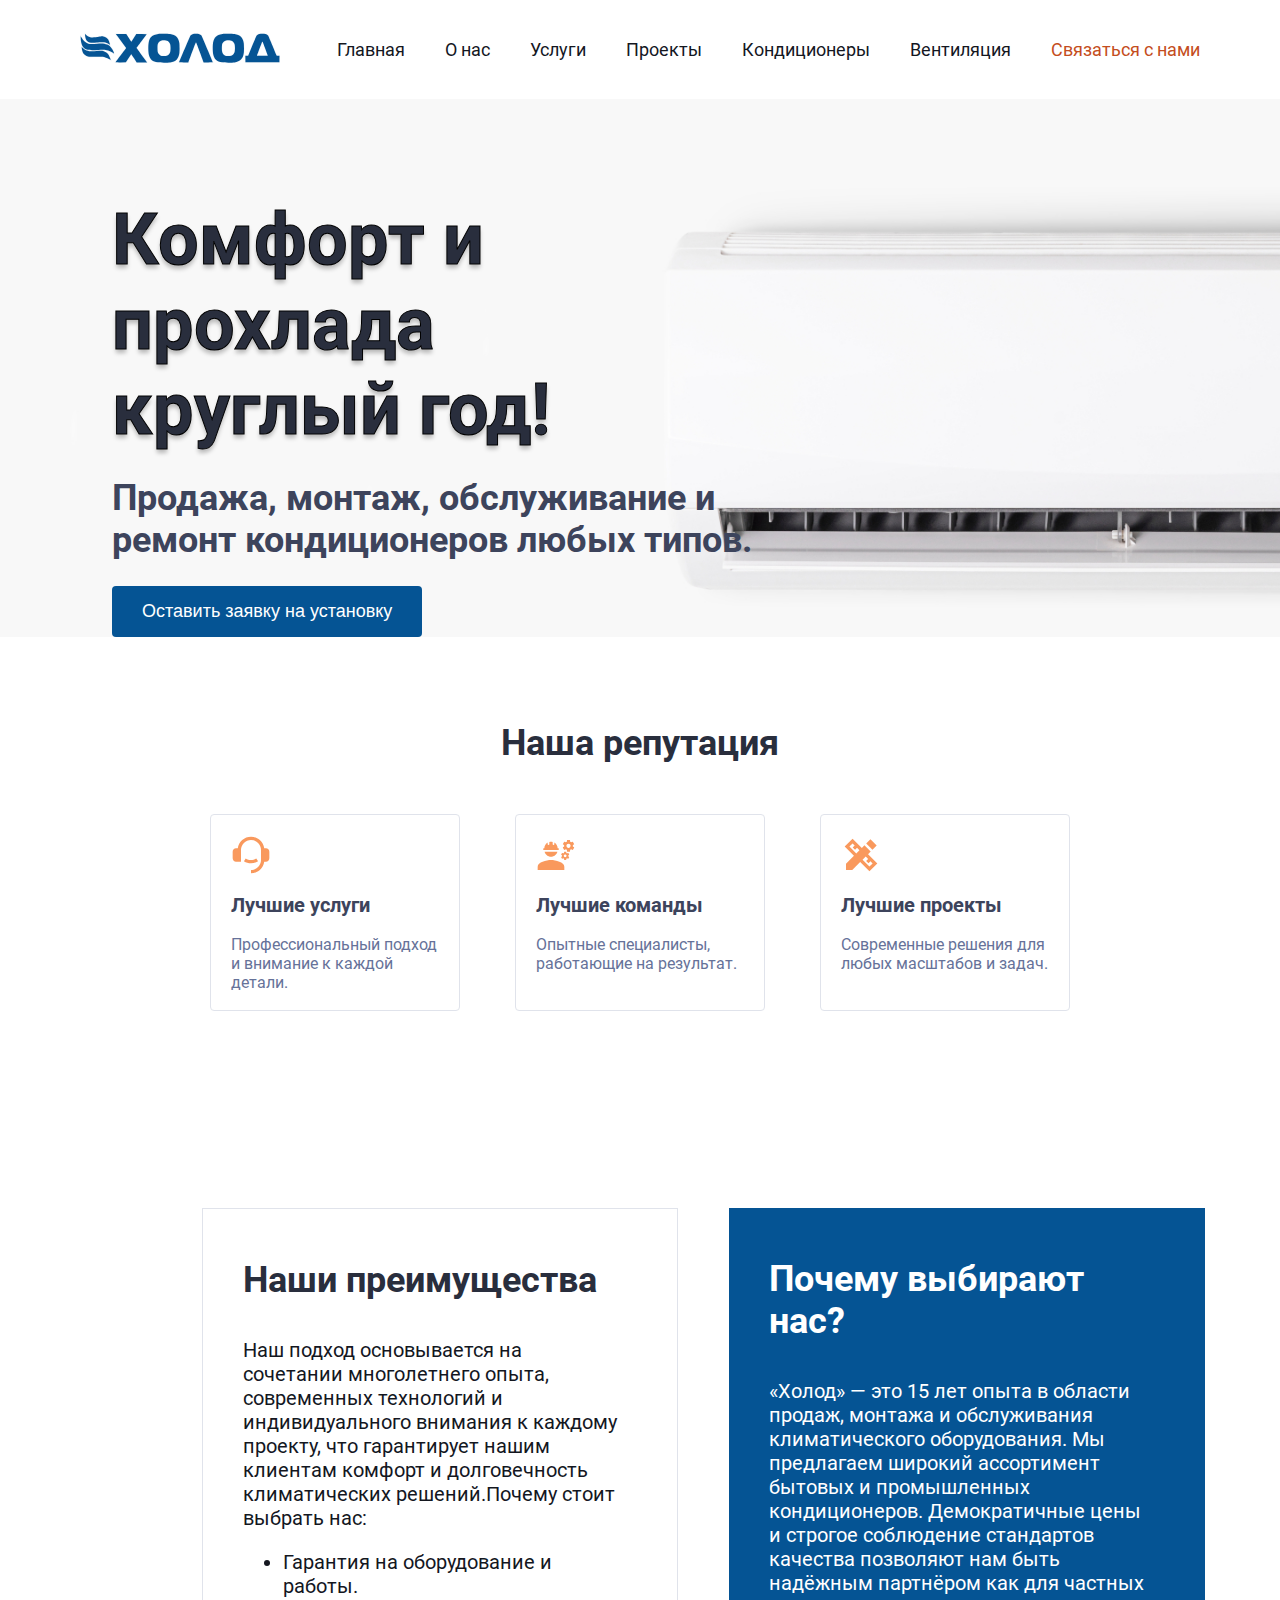
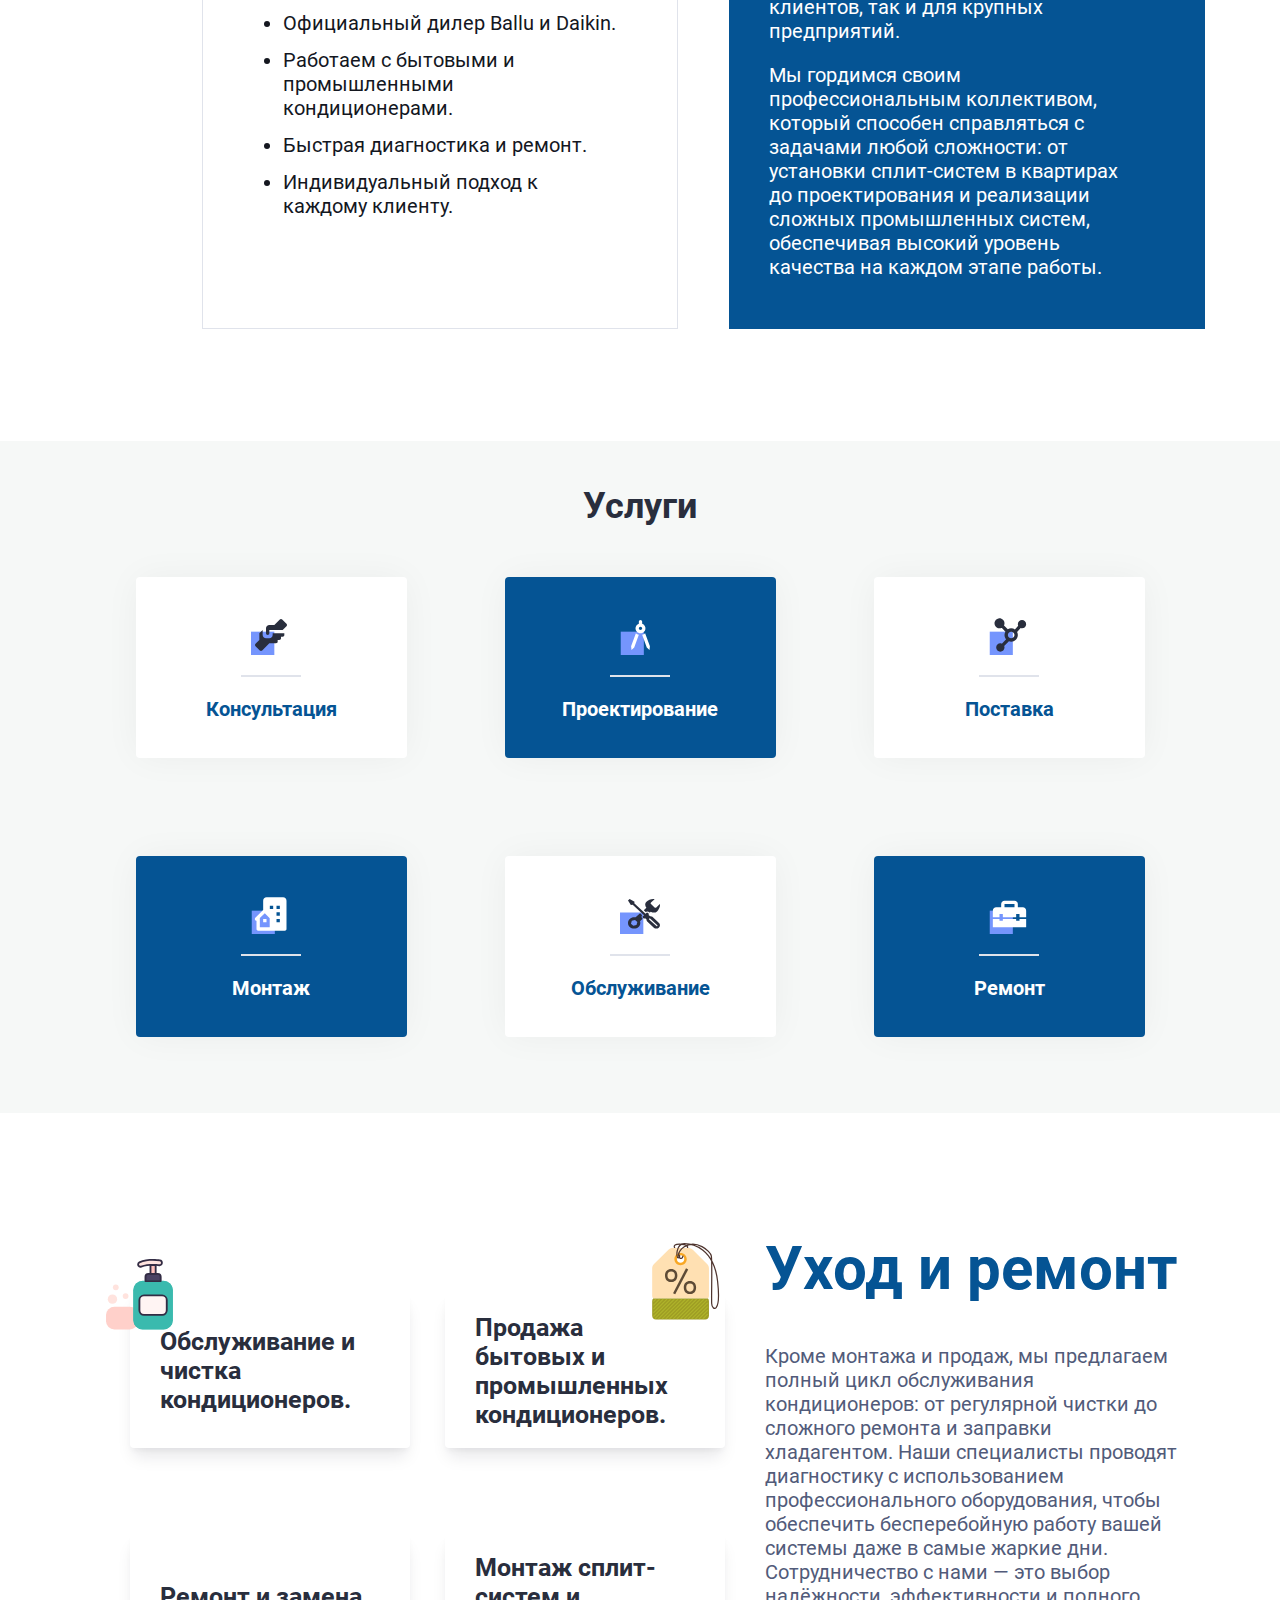
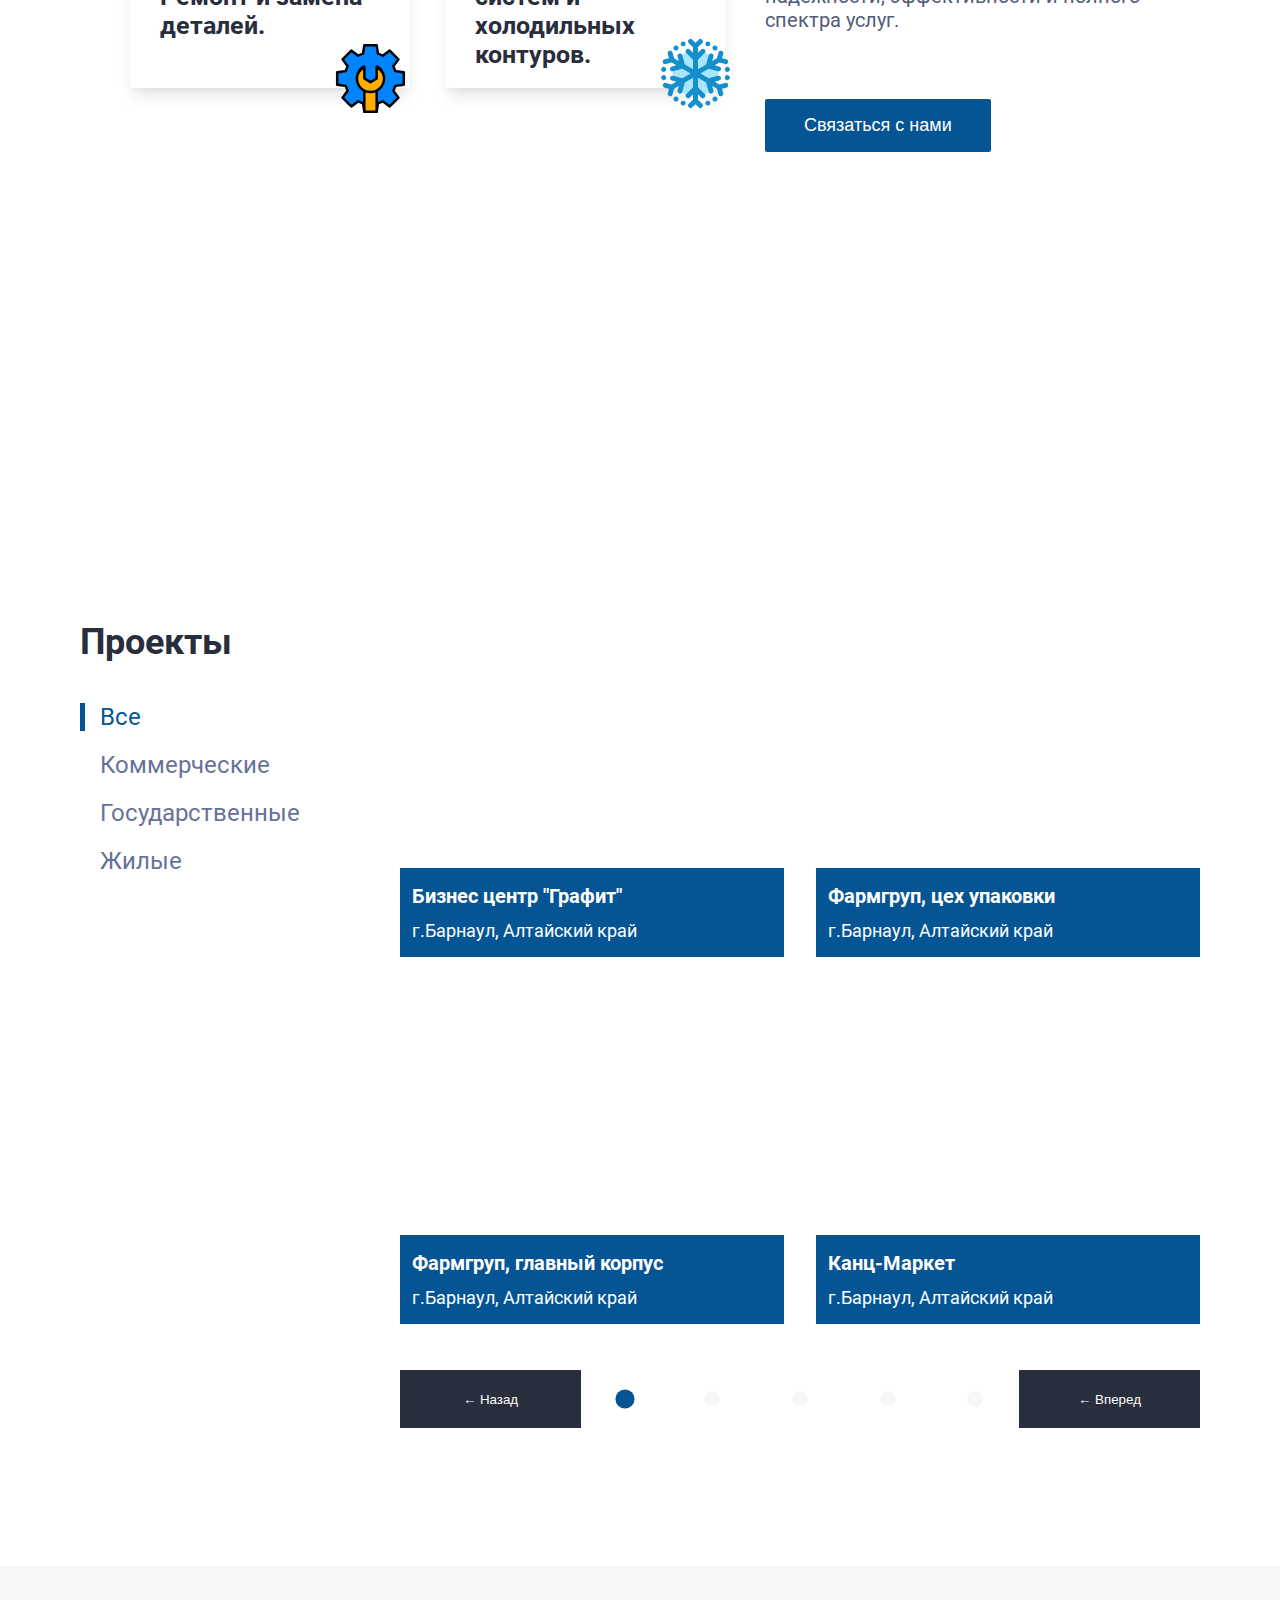
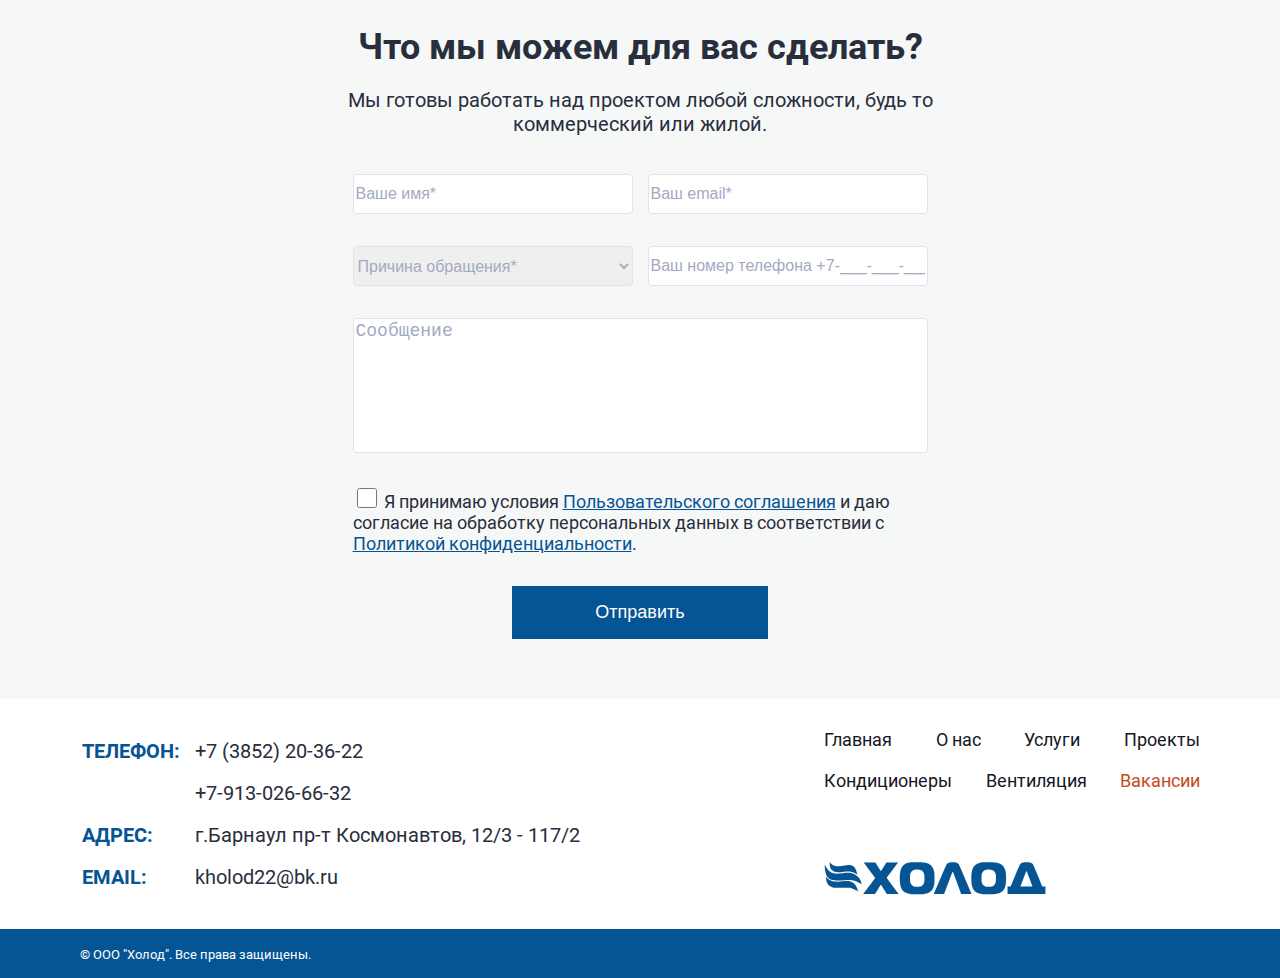
==== commit 36e68276: "Add files via upload" ====
--- a/conditioner.html
+++ b/conditioner.html
@@ -3,24 +3,30 @@
 <head>
     <meta charset="UTF-8">
     <meta name="viewport" content="width=device-width, initial-scale=1.0">
-    <title>Document</title>
+    <meta
+        name="description"
+        content="Рассказываем, как нарезать картошку тонкими ломтиками">
+    <meta 
+        name="keywords" 
+        content="Рецепт, печенье, готовим дома">
+    <title>Холод - Продажа, монтаж, обслуживание и ремонт кондиционеров любых типов. </title>
     <link rel="stylesheet" href="./style/base.css">
     <link rel="stylesheet" href="./style/conditioner.css">
 </head>
 <body>
     <header class="header-main">
         <a href="./index.html">
-            <img src="./image/trace.svg" alt="Логотип компании" width="222.22" height="34">
+            <img src="./image/trace.svg" alt="Логотип компании" width="222.22" height="34" class="logo-header">
         </a>
         <nav class="nav-main">
             <ul class="nav-list">
                <li class="nav-list-item"><a href="./index.html">Главная</a></li>
-               <li class="nav-list-item"><a href="./index.html#about-us">О нас</a></li>
-               <li class="nav-list-item"><a href="./index.html#services">Услуги</a></li>
-               <li class="nav-list-item"><a href="./index.html#project">Проекты</a></li>
+               <li class="nav-list-item"><a href="#about-us">О нас</a></li>
+               <li class="nav-list-item"><a href="#services">Услуги</a></li>
+               <li class="nav-list-item"><a href="#project">Проекты</a></li>
                <li class="nav-list-item"><a href="./conditioner.html">Кондиционеры</a></li>
                <li class="nav-list-item"><a href="./ventilation.html">Вентиляция</a></li>
-               <li class="nav-list-item"><a href="./index.html#feedback">Связаться с нами</a></li>
+               <li class="nav-list-item"><a href="#feedback">Связаться с нами</a></li>
             </ul>
         </nav>
     </header>
@@ -28,7 +34,9 @@
         <section class="hero">
             <h1 class="slogan-hero">Комфорт и прохлада круглый год!</h1>
             <h2>Продажа, монтаж, обслуживание и ремонт кондиционеров любых типов.</h2>
-            <button>Оставить заявку на установку</button>
+            <form action="#feedback">
+                <button class="clickable-button">Оставить заявку на установку</button>
+            </form>
         </section>
         <section class="reputation">
             <h2 class="heading-reputation">Наша репутация</h2>
@@ -45,7 +53,7 @@
                 </div>
                 <div class="reputation-box">
                     <div class="icon project-icon"></div>
-                    <h3 class="heading-reputation-box">Лучшие проекрты</h3>
+                    <h3 class="heading-reputation-box">Лучшие проекты</h3>
                     <p>Современные решения для любых масштабов и задач.</p>        
                 </div>
             </div>
@@ -65,8 +73,8 @@
             </div>
             <div class="about-us-text about-us-text-blue">
                 <h2>Почему выбирают нас?</h2> 
-                <p>«Холод» — это 15 лет опыта в области продаж, монтажа и обслуживания климатического оборудования. Мы предлагаем широкий ассортимент бытовых и промышленных кондиционеров, а также холодильного оборудования, изготовленного на собственных производственных мощностях. Демократичные цены и строгое соблюдение стандартов качества позволяют нам быть надёжным партнёром как для частных клиентов, так и для крупных предприятий.</p>
-                <p>Мы гордимся своим профессиональным коллективом, который способен справляться с задачами любой сложности: от установки сплит-систем в квартирах до проектирования и реализации сложных промышленных систем.</p>
+                <p>«Холод» — это 15 лет опыта в области продаж, монтажа и обслуживания климатического оборудования. Мы предлагаем широкий ассортимент бытовых и промышленных кондиционеров. Демократичные цены и строгое соблюдение стандартов качества позволяют нам быть надёжным партнёром как для частных клиентов, так и для крупных предприятий.</p>
+                <p>Мы гордимся своим профессиональным коллективом, который способен справляться с задачами любой сложности: от установки сплит-систем в квартирах до проектирования и реализации сложных промышленных систем, обеспечивая высокий уровень качества на каждом этапе работы.</p>
             </div>
         </section>
         <section class="services" id="services">
@@ -98,7 +106,9 @@
             <div class="statistics-right">
                 <h2>Уход и ремонт</h2>
                 <p>Кроме монтажа и продаж, мы предлагаем полный цикл обслуживания кондиционеров: от регулярной чистки до сложного ремонта и заправки хладагентом. Наши специалисты проводят диагностику с использованием профессионального оборудования, чтобы обеспечить бесперебойную работу вашей системы даже в самые жаркие дни. Сотрудничество с нами — это выбор надёжности, эффективности и полного спектра услуг.</p>
-                <button>Связаться с нами</button>
+                <form action="#feedback">
+                    <button class="clickable-button">Связаться с нами</button>
+                </form>
             </div>
         </section>
         <aside class="consultation"> 
@@ -110,122 +120,165 @@
             <div class="sorting-shell">
                 <h2>Проекты</h2>
                 <ul class="sorting-list">
-                    <li class="sorting-item">Все</li>
-                    <li class="sorting-item">Коммерческие</li>
-                    <li class="sorting-item">Государственные</li>
-                    <li class="sorting-item">Жилые</li>
+                    <li class="sorting-item sorting-item-selected" data-project="all">Все</li>
+                    <li class="sorting-item" data-project="commercial">Коммерческие</li>
+                    <li class="sorting-item" data-project="state-owned">Государственные</li>
+                    <li class="sorting-item" data-project="residential">Жилые</li>
                 </ul>
             </div>
             <div class="carousel-shell">
                 <div class="project-crousel">
-                    <div class="carousel-item-shell" data-project="commercial">
-                        <div class="carousel-item">
-                            <img src="./image/project/commercial/Makk_Rubtsovsk_middle.jpg" alt="" width="384" height="247">
-                            <div class="carousel-item-text">
-                                <h3>Магазин сети "Мир аккумуляторов"</h3>
-                                <p>г.Рубцовск, Алтайский край</p>
-                            </div>
-                        </div>
-                        <div class="carousel-item">
-                            <img src="./image/project/commercial/Raduga_Rubtsovsk_middle.jpg" alt="" width="384" height="247">
-                            <div class="carousel-item-text">
-                                <h3>ТРЦ "Радуга"</h3>
-                                <p>г.Рубцовск, Алтайский край</p>
-                            </div>
-                        </div>
-                        <div class="carousel-item">
-                            <img src="./image/project/commercial/TC_Galaxy_Barnaul_middle.jpg" alt="" width="384" height="247">
-                            <div class="carousel-item-text">
-                                <h3>ТРЦ "Galaxy"</h3>
-                                <p>г.Барнаул, Алтайский край</p>
-                            </div>
-                        </div>
-                        <div class="carousel-item">
-                            <img src="./image/project/commercial/TC_Rajon_Mezhdurechensk_middle.jpg" alt="" width="384" height="247">
-                            <div class="carousel-item-text">
-                                <h3>ТЦ "Район"</h3>
-                                <p>г.Междуреченск, Кемеровская область</p>
-                            </div>
-                        </div>
-                    </div>
-                    <div class="carousel-item-shell" data-project="state-owned">
-                        <div class="carousel-item">
-                            <img src="./image/project/state-owned/Detsad_Maima_middle.jpg" alt="" width="384" height="247">
-                            <div class="carousel-item-text">
-                                <h3>Детский сад и многоэтажный дом</h3>
-                                <p>с.Майма, республика Горный Алтай</p>
-                            </div>
-                        </div>
-                        <div class="carousel-item">
-                            <img src="./image/project/state-owned/Detsad_Novoaltaisk_middle.jpg" alt="" width="384" height="247">
-                            <div class="carousel-item-text">
-                                <h3>Детский сад №6</h3>
-                                <p>г.Новоалтайск, Алтайский край</p>
-                            </div>
-                        </div>
-                        <div class="carousel-item">
-                            <img src="./image/project/state-owned/KGBUZ_5_middle.jpg" alt="" width="384" height="247">
+                    <div class="carousel-item-shell" data-project="commercial all">
+                        <div class="carousel-item">
+                            <img data-src="./image/project/commercial/Middle/Biznes_Grrafit_middle.jpg" class="lazy" alt="" width="384" height="247">
+                            <div class="carousel-item-text">
+                                <h3>Бизнес центр "Графит"</h3>
+                                <p>г.Барнаул, Алтайский край</p>
+                            </div>
+                        </div>
+                        <div class="carousel-item">
+                            <img data-src="./image/project/commercial/Middle/Farm_Group_Upakovka_middle.jpg" class="lazy" alt="" width="384" height="247">
+                            <div class="carousel-item-text">
+                                <h3>Фармгруп, цех упаковки</h3>
+                                <p>г.Барнаул, Алтайский край</p>
+                            </div>
+                        </div>
+                        <div class="carousel-item">
+                            <img data-src="./image/project/commercial/Middle/Farmgroup_glavkorpus_middle.jpg" class="lazy" alt="" width="384" height="247">
+                            <div class="carousel-item-text">
+                                <h3>Фармгруп, главный корпус</h3>
+                                <p>г.Барнаул, Алтайский край</p>
+                            </div>
+                        </div>
+                        <div class="carousel-item">
+                            <img data-src="./image/project/commercial/Middle/Kanc-Market_middle.jpg" class="lazy" alt="" width="384" height="247">
+                            <div class="carousel-item-text">
+                                <h3>Канц-Маркет</h3>
+                                <p>г.Барнаул, Алтайский край</p>
+                            </div>
+                        </div>
+                    </div>
+                    <div class="carousel-item-shell" data-project="state-owned all">
+                        <div class="carousel-item">
+                            <img data-src="./image/project/state-owned/Middle/Mirowo_Sud_middle.jpg" class="lazy" alt="" width="384" height="247">
+                            <div class="carousel-item-text">
+                                <h3>Мировой суд</h3>
+                                <p>г.Барнаул, Алтайский край</p>
+                            </div>
+                        </div>
+                        <div class="carousel-item">
+                            <img data-src="./image/project/state-owned/Middle/KGBUZ_5_middle.jpg" class="lazy" alt="" width="384" height="247">
                             <div class="carousel-item-text">
                                 <h3>Городская клиническая больница №5</h3>
                                 <p>г.Барнаул, Алтайский край</p>
                             </div>
                         </div>
                         <div class="carousel-item">
-                            <img src="./image/project/state-owned/Philharmonic _Altai_Territory_middle.jpg" alt="" width="384" height="247">
-                            <div class="carousel-item-text">
-                                <h3>Государственная филармония</h3>
-                                <p>г.Барнаул, Алтайский край</p>
-                            </div>
-                        </div>
-                    </div>
-                    <div class="carousel-item-shell">
-                        <div class="carousel-item"><img src="./image/plug-1.png" alt="" width="384" height="247"></div>
-                        <div class="carousel-item"><img src="./image/plug-1.png" alt="" width="384" height="247"></div>
-                        <div class="carousel-item"><img src="./image/plug-1.png" alt="" width="384" height="247"></div>
-                        <div class="carousel-item"><img src="./image/plug-2.png" alt="" width="384" height="247"></div>
-                    </div>
-                    <div class="carousel-item-shell">
-                        <div class="carousel-item"><img src="./image/plug-1.png" alt="" width="384" height="247"></div>
-                        <div class="carousel-item"><img src="./image/plug-1.png" alt="" width="384" height="247"></div>
-                        <div class="carousel-item"><img src="./image/plug-1.png" alt="" width="384" height="247"></div>
-                        <div class="carousel-item"><img src="./image/plug-2.png" alt="" width="384" height="247"></div>
-                    </div>
-                    <div class="carousel-item-shell">
-                        <div class="carousel-item"><img src="./image/plug-1.png" alt="" width="384" height="247"></div>
-                        <div class="carousel-item"><img src="./image/plug-1.png" alt="" width="384" height="247"></div>
-                        <div class="carousel-item"><img src="./image/plug-2.png" alt="" width="384" height="247"></div>
-                        <div class="carousel-item"><img src="./image/plug-1.png" alt="" width="384" height="247"></div>
-                    </div>
-                    <div class="carousel-item-shell">
-                        <div class="carousel-item"><img src="./image/plug-2.png" alt="" width="384" height="247"></div>
-                        <div class="carousel-item"><img src="./image/plug-2.png" alt="" width="384" height="247"></div>
-                        <div class="carousel-item"><img src="./image/plug-1.png" alt="" width="384" height="247"></div>
-                        <div class="carousel-item"><img src="./image/plug-2.png" alt="" width="384" height="247"></div>
-                    </div>
-                    <div class="carousel-item-shell">
-                        <div class="carousel-item"><img src="./image/plug-1.png" alt="" width="384" height="247"></div>
-                        <div class="carousel-item"><img src="./image/plug-1.png" alt="" width="384" height="247"></div>
-                        <div class="carousel-item"><img src="./image/plug-1.png" alt="" width="384" height="247"></div>
-                        <div class="carousel-item"><img src="./image/plug-2.png" alt="" width="384" height="247"></div>
-                    </div>
-                    <div class="carousel-item-shell">
-                        <div class="carousel-item"><img src="./image/plug-1.png" alt="" width="384" height="247"></div>
-                        <div class="carousel-item"><img src="./image/plug-1.png" alt="" width="384" height="247"></div>
-                        <div class="carousel-item"><img src="./image/plug-1.png" alt="" width="384" height="247"></div>
-                        <div class="carousel-item"><img src="./image/plug-2.png" alt="" width="384" height="247"></div>
-                    </div>
-                    <div class="carousel-item-shell">
-                        <div class="carousel-item"><img src="./image/plug-1.png" alt="" width="384" height="247"></div>
-                        <div class="carousel-item"><img src="./image/plug-1.png" alt="" width="384" height="247"></div>
-                        <div class="carousel-item"><img src="./image/plug-1.png" alt="" width="384" height="247"></div>
-                        <div class="carousel-item"><img src="./image/plug-2.png" alt="" width="384" height="247"></div>
-                    </div>
-                    <div class="carousel-item-shell">
-                        <div class="carousel-item"><img src="./image/plug-1.png" alt="" width="384" height="247"></div>
-                        <div class="carousel-item"><img src="./image/plug-1.png" alt="" width="384" height="247"></div>
-                        <div class="carousel-item"><img src="./image/plug-1.png" alt="" width="384" height="247"></div>
-                        <div class="carousel-item"><img src="./image/plug-2.png" alt="" width="384" height="247"></div>
-                    </div>
+                            <img data-src="./image/project/state-owned/Middle/Stomatolog_2_Hirurg_middle.jpg" class="lazy" alt="" width="384" height="247">
+                            <div class="carousel-item-text">
+                                <h3>Стоматологическая поликлиника №2</h3>
+                                <p>г.Барнаул, Алтайский край</p>
+                            </div>
+                        </div>
+                        <div class="carousel-item">
+                            <img data-src="./image/project/state-owned/Middle/TEC-2_middle.jpg" class="lazy" alt="" width="384" height="247">
+                            <div class="carousel-item-text">
+                                <h3>ТЭЦ-2</h3>
+                                <p>г.Барнаул, Алтайский край</p>
+                            </div>
+                        </div>
+                    </div>
+                    <div class="carousel-item-shell" data-project="commercial all">
+                        <div class="carousel-item">
+                            <img data-src="./image/project/commercial/Middle/Manjerok_middle.jpg" class="lazy" alt="" width="384" height="247">
+                            <div class="carousel-item-text">
+                                <h3>Аренда и склад лыж</h3>
+                                <p>с.Манжерок, республика Горный Алтай</p>
+                            </div>
+                        </div>
+                        <div class="carousel-item">
+                            <img data-src="./image/project/commercial/Middle/PromKotloSnab_middle.jpg" class="lazy" alt="" width="384" height="247">
+                            <div class="carousel-item-text">
+                                <h3>ПромКотлоСнаб</h3>
+                                <p>г.Барнаул, Алтайский край</p>
+                            </div>
+                        </div>
+                        <div class="carousel-item">
+                            <img data-src="./image/project/commercial/Middle/Standart-Energo_middle.jpg" class="lazy" alt="" width="384" height="247">
+                            <div class="carousel-item-text">
+                                <h3>Стандарт-Энерго</h3>
+                                <p>г.Барнаул, Алтайский край</p>
+                            </div>
+                        </div>
+                        <div class="carousel-item">
+                            <img data-src="./image/project/commercial/Middle/Teplo_middle.jpg" class="lazy" alt="" width="384" height="247">
+                            <div class="carousel-item-text">
+                                <h3>Кофейня "Тепло"</h3>
+                                <p>г.Барнаул, Алтайский край</p>
+                            </div>
+                        </div>
+                    </div>
+                    <div class="carousel-item-shell" data-project="residential all">
+                        <div class="carousel-item">
+                            <img data-src="./image/project/residential/Middle/Antona_petrova_108_middle.jpg" class="lazy" alt="" width="384" height="247">
+                            <div class="carousel-item-text">
+                                <h3>Антона петрова 108</h3>
+                                <p>г.Барнаул, Алтайский край</p>
+                            </div>
+                        </div>
+                        <div class="carousel-item">
+                            <img data-src="./image/project/residential/Middle/Baltiskaya_95_middle.jpg" class="lazy" alt="" width="384" height="247">
+                            <div class="carousel-item-text">
+                                <h3>Балтийская 95</h3>
+                                <p>г.Барнаул, Алтайский край</p>
+                            </div>
+                        </div>
+                        <div class="carousel-item">
+                            <img data-src="./image/project/residential/Middle/Chkalova_70_middle.jpg" class="lazy" alt="" width="384" height="247">
+                            <div class="carousel-item-text">
+                                <h3>Чкалова 70</h3>
+                                <p>г.Барнаул, Алтайский край</p>
+                            </div>
+                        </div>
+                        <div class="carousel-item">
+                            <img data-src="./image/project/residential/Middle/Guhina_199_middle.jpg" class="lazy" alt="" width="384" height="247">
+                            <div class="carousel-item-text">
+                                <h3>Гущина 199</h3>
+                                <p>г.Барнаул, Алтайский край</p>
+                            </div>
+                        </div>
+                    </div>
+                    <div class="carousel-item-shell" data-project="residential all">
+                        <div class="carousel-item">
+                            <img data-src="./image/project/residential/Middle/Hristenko_8_middle.jpg" class="lazy" alt="" width="384" height="247">
+                            <div class="carousel-item-text">
+                                <h3>Христенко 8</h3>
+                                <p>г.Барнаул, Алтайский край</p>
+                            </div>
+                        </div>
+                        <div class="carousel-item">
+                            <img data-src="./image/project/residential/Middle/Matrosova_12_middle.jpg" class="lazy" alt="" width="384" height="247">
+                            <div class="carousel-item-text">
+                                <h3>Матросова 12</h3>
+                                <p>г.Барнаул, Алтайский край</p>
+                            </div>
+                        </div>
+                        <div class="carousel-item">
+                            <img data-src="./image/project/residential/Middle/Pavlovsi_Trakt_269_middle.jpg" class="lazy" alt="" width="384" height="247">
+                            <div class="carousel-item-text">
+                                <h3>Павловский тракт 269</h3>
+                                <p>г.Барнаул, Алтайский край</p>
+                            </div>
+                        </div>
+                        <div class="carousel-item">
+                            <img data-src="./image/project/residential/Middle/Severo-Zapadnaya_125_middle.jpg" class="lazy" alt="" width="384" height="247">
+                            <div class="carousel-item-text">
+                                <h3>Северо-Западная 125</h3>
+                                <p>г.Барнаул, Алтайский край</p>
+                            </div>
+                        </div>
+                    </div>
+                    
                 </div>
                 <div class="switches">
                     <button id="prev">← Назад</button>
@@ -235,11 +288,6 @@
                         <span class="dots"></span>
                         <span class="dots"></span>
                         <span class="dots"></span>
-                        <span class="dots"></span>
-                        <span class="dots"></span>
-                        <span class="dots"></span>
-                        <span class="dots"></span>
-                        <span class="dots"></span>
                     </div>
                     <button id="next">← Вперед</button>
                 </div>
@@ -251,7 +299,7 @@
             <form  class="feedback-form" action="#" method="post">
                     <input type="text" name="userName" placeholder="Ваше имя*" maxlength="70" required>
                     <input type="email" name="userEmail" placeholder="Ваш email*" maxlength="40" required>
-                    <select name="reasonAppea" id="" placeholder="Причина обращения*" class="feedback-form-select select-placeholder" required>
+                    <select aria-label="Причина обращения*" name="reasonAppea" id="" placeholder="Причина обращения*" class="feedback-form-select select-placeholder" required>
                         <option value=""  disabled selected>Причина обращения*</option>
                         <option value="" data-option="selected">Расчёт вентиляции</option>
                         <option value="" data-option="selected">Расчёт кондиционирования</option>
@@ -263,9 +311,9 @@
                 <textarea name="userMassange" id="" placeholder="Сообщение" maxlength="400"></textarea>
                 <label class="user-agreement">
                     <input type="checkbox" required>
-                    Я принимаю условия <a href="">Пользовательского соглашения</a> и даю согласие на обработку персональных данных в соответствии с <a href="">Политикой конфиденциальности</a>.
+                    Я принимаю условия <a href="./user_agreement.html">Пользовательского соглашения</a> и даю согласие на обработку персональных данных в соответствии с <a href="./privacy_policy.html">Политикой конфиденциальности</a>.
                 </label>
-                <button type="submit">Отправить</button>
+                <button class="clickable-button" type="submit">Отправить</button>
             </form>
         </section>
     </main>
@@ -275,7 +323,7 @@
                 <table>
                     <tr>
                         <th>Телефон:</th>
-                        <td><a href="tel:+73852601117">+7 (3852) 60-11-17</a></td>
+                        <td><a href="tel:+73852203622">+7 (3852) 20-36-22</a></td>
                     </tr>
                     <tr>
                         <td></td>
@@ -295,9 +343,9 @@
             <div class="shell-top-navigation">
                 <ul class="footer-nav-list">
                     <li class="footer-nav-item"><a href="./index.html">Главная</a></li>
-                    <li class="footer-nav-item"><a href="./index.html#about-us">О нас</a></li>
-                    <li class="footer-nav-item"><a href="./index.html#services">Услуги</a></li>
-                    <li class="footer-nav-item"><a href="./index.html#project">Проекты</a></li>
+                    <li class="footer-nav-item"><a href="#about-us">О нас</a></li>
+                    <li class="footer-nav-item"><a href="#services">Услуги</a></li>
+                    <li class="footer-nav-item"><a href="#project">Проекты</a></li>
                     <li class="footer-nav-item"><a href="./conditioner.html">Кондиционеры</a></li>
                     <li class="footer-nav-item"><a href="./ventilation.html">Вентиляция</a></li>
                     <li class="footer-nav-item"><a href="./job_openings.html">Вакансии</a></li>
--- a/style/base.css
+++ b/style/base.css
@@ -5,7 +5,7 @@
     font-style: normal;
     font-weight: 400;
     src: url('../fonts/roboto-v32-cyrillic_latin-regular.woff2') format('woff2'); /* Chrome 36+, Opera 23+, Firefox 39+, Safari 12+, iOS 10+ */
-  }
+}
   /* roboto-500 - cyrillic_latin */
   @font-face {
     font-display: swap; /* Check https://developer.mozilla.org/en-US/docs/Web/CSS/@font-face/font-display for other options. */
@@ -13,7 +13,7 @@
     font-style: normal;
     font-weight: 500;
     src: url('../fonts/roboto-v32-cyrillic_latin-500.woff2') format('woff2'); /* Chrome 36+, Opera 23+, Firefox 39+, Safari 12+, iOS 10+ */
-  }
+}
   /* roboto-700 - cyrillic_latin */
   @font-face {
     font-display: swap; /* Check https://developer.mozilla.org/en-US/docs/Web/CSS/@font-face/font-display for other options. */
@@ -21,8 +21,7 @@
     font-style: normal;
     font-weight: 700;
     src: url('../fonts/roboto-v32-cyrillic_latin-700.woff2') format('woff2'); /* Chrome 36+, Opera 23+, Firefox 39+, Safari 12+, iOS 10+ */
-  }
-
+}
 
 html {
     font-family: 'Roboto', 'Arial', 'Helvetica', sans-serif;
@@ -48,6 +47,19 @@
     align-items: center;
 }
 
+.clickable-button {
+    transition: background-color 0.1s ease-in;
+    cursor: pointer;
+}
+
+.clickable-button:hover {
+    background-color: #539ffb;
+}
+
+.clickable-button:active {
+    background-color: #418ffb;
+}
+
 .nav-list {
     list-style: none;
     display: flex;
@@ -59,7 +71,7 @@
 .nav-list-item a {
     text-decoration: none;
     color: #14171F;
-    font-size: 18px;
+    font-size: 20px;
     transition: color 0.1s ease-in-out, filter 0.1s ease-in-out;
 }
 
@@ -72,7 +84,7 @@
 } 
 
 .nav-list-item:last-child a {
-    color: #F9995D;
+    color: #C44D20;
 }
 
 .nav-list-item:last-child a:hover {
@@ -84,12 +96,8 @@
 }
 
 .hero {
-    background-image: url('../image/hero1_middle.jpg');
     background-size: 100%;
     background-repeat: no-repeat;
-    width: 1440px;
-    height: 646px;
-    padding: 239px 0 0 112px;
     box-sizing: border-box;
 }
 
@@ -102,9 +110,6 @@
     color: #292E3D;
     text-shadow: 0 4px 4px rgba(0, 0, 0, 0.25);
     -webkit-text-stroke: 1px #000000;
-}
-.reputation {
-    padding: 85px 210px 85px 210px;
 }
 
 .heading-reputation,
@@ -118,6 +123,10 @@
     color: #292E3D;
 }
 
+.reputation {
+    padding: 85px 210px 85px 210px;
+}
+
 .reputation-shell {
     display: flex;
     justify-content: space-between;
@@ -134,7 +143,7 @@
 
 .reputation-box p{
     font-size: 16px;
-    color: #858EAD;
+    color: #667299;
 }
 
 .icon {
@@ -161,26 +170,6 @@
     margin-bottom: 18px;
     font-size: 20px;
     color: #3D445C;
-}
-
-.about-us {
-    display: flex;
-    align-items: center;
-    justify-content: center;
-    padding-left: 114px;
-    padding-top: 74px;
-    padding-bottom: 202px;
-}
-
-.about-us-text {
-    width: 488px;
-    padding: 50px 60px 50px 40px ;
-    font-size: 18px;
-    box-sizing: border-box;
-}
-
-.about-us-text h2 {
-    margin-bottom: 37px;
 }
 
 .services {
@@ -256,10 +245,6 @@
     background-image: url('../image/icon-design.svg');
 }
 
-.connection-icon {
-    background-image: url('../image/connection-icon.svg');
-}
-
 .statistics {
     box-sizing: border-box;
     padding: 120px 166px 60px 200px;
@@ -269,8 +254,7 @@
 
 .statistics-left {
     display: grid;
-    grid-template-rows: 60px 60px 60px 60px 60px 60px 60px 60px 60px;
-    grid-template-columns: 110px 110px 110px 110px 110px;
+    grid-template-rows: repeat(9, 60px);
 }
 
 .statistics-box {
@@ -283,100 +267,29 @@
     background-color: white;
 }
 
-.statistics-box:nth-child(1){
-    grid-column: 3 / 5;
-    grid-row: 1 / 4;
-    z-index: 1;
-    position: relative;
-}
-
-.statistics-box:nth-child(2){
-    grid-column: 1 / 4;
-    grid-row: 3 / 6;
-    z-index: 0;
-    position: relative;
-}
-
-.statistics-box:nth-child(3){
-    grid-column: 3 / 5;
-    grid-row: 5 / 8;
-    z-index: 1;
-    position: relative;
-}
-
-.statistics-box:nth-child(4){
-    grid-column: 1 / 4;
-    grid-row: 7 / 10;
-    z-index: 0;
-    position: relative;
-}
-
-
-
-.handshake::after {
-    content: url('../image/handshake.svg');
-    position: absolute;
-    width: 97px;
-    height: 97px;
-    top: -50px;
-    right: -50px;
-}
-
-.paper-pen::before {
-    content: url('../image/paper_pen.svg');
-    position: absolute;
-    width: 79px;
-    height: 79px;
-    top: -40px;
-    left: -30px;
-}
-
-.cup::after {
-    content: url('../image/Cup.svg');
-    position: absolute;
-    width: 93px;
-    height: 93px;
-    top: -20px;
-    right: -20px;
-}
-
-.plan::before {
-    content: url('../image/Project.svg');
-    position: absolute;
-    width: 84px;
-    height: 84px;
-    bottom: -30px;
-    right: -10px;
-}
-
-.statistics-right {
-    width: 330px;
-}
-
 .statistics-right h2 {
-   color: #055494;
-   font-size: 60px;
-}
-
-.statistics-right p {
+    color: #055494;
+    font-size: 60px;
+}
+ 
+ .statistics-right p {
     color: #525B7A;
     font-size: 20px;
     margin-top: 40px;
     margin-bottom: 67px;
 }
-
-.statistics-right button {
+ 
+ .statistics-right button {
     color: white;
     font-size: 18px;
-   padding: 16px 39px;
-   background-color: #055494;
-   border-radius: 2px;
-   border: 0;
+    padding: 16px 39px;
+    background-color: #055494;
+    border-radius: 2px;
+    border: 0;
 }
 
 .consultation {
     padding: 100px 160px 100px 112px;
-    background-image: url('../image/consultation_image_middle.jpg');
     color:white;
     background-repeat: no-repeat;
     background-position: 0 0;
@@ -409,11 +322,10 @@
     color: #E0E3EB;
 }
 
-
 .project {
     padding: 88px 112px 138px 112px;
     display: flex;
-    gap: 268px;
+    justify-content: space-between;
 }
 
 .sorting-shell h2{
@@ -429,14 +341,23 @@
 }
 
 .sorting-item {
+    width: 224px;
     font-size: 24px;
-    color: #C2C7D6;
+    color: #667299;
     margin-bottom: 20px;
     padding-left: 20px;
+    cursor: pointer;
+    transition: color 0.1s ease-in-out,  border-left 0.1s ease-in-out;
 }
 
 .sorting-item:last-child {
     margin-bottom: 0;
+}
+
+.sorting-item-selected {
+    padding-left: 15px;
+    border-left: 5px solid #055494;
+    color: #055494;
 }
 
 .carousel-shell {
@@ -462,6 +383,10 @@
     transition: transform 0.3s ease-in-out; /* Плавный переход при прокрутке */
 }
 
+.none {
+    display: none;
+}
+
 .carousel-item {
     box-sizing: border-box;
     width: 384px;
@@ -475,6 +400,11 @@
     width:384px;
     height:247px;
     display: block;
+    transition: opacity 0.5s ease-in;
+}
+
+.lazy {
+    opacity: 0;
 }
 
 .carousel-item-text {
@@ -531,7 +461,6 @@
     width: 100%;
 }
 
-
 .feedback {
     padding: 60px 410px;
     background-color: #F6F8F7;
@@ -543,6 +472,7 @@
     text-align: center;
     margin: 0;
 }
+
 .feedback h2 {
     margin-bottom: 20px;
 }
@@ -589,13 +519,14 @@
 }
 
 .user-agreement a {
-    text-decoration: none;
+    text-decoration: underline;
     color: #055494;
     transition: color 0.1s ease-in-out;
 }
 
 .user-agreement a:hover{
     color: #99B9D3;
+    text-decoration: none;
 }
 
 .user-agreement a:active{
@@ -696,7 +627,7 @@
 }
 
 .footer-nav-item:last-child a{
-    color: #F9995D;
+    color: #C44D20;
 }
 
 .footer-nav-item:last-child a:hover{
@@ -715,3 +646,109 @@
 
 
 
+
+
+
+@media (max-width: 1024px) {
+    .header-main {
+        padding-left: 80px;
+        padding-right: 80px;
+    }
+
+    .nav-list-item a {
+        font-size: 18px;
+    }
+
+    .logo-header {
+        width: 200px;
+    }
+
+    .reputation-box {
+        width: 250px;
+    }
+
+    .statistics {
+        padding-left: 130px;
+        padding-right: 100px;
+    }
+
+    .consultation {
+        padding-left: 80px;
+        padding-right: 80px;
+    }
+
+    .project {
+        padding-left: 80px;
+        padding-right: 80px;
+    }
+
+    .feedback {
+        padding: 60px 344px;
+    }
+
+    .footer-shell-top {
+        padding-top: 30px;
+        padding-bottom: 30px;
+        padding-left: 80px;
+        padding-right: 80px;
+    }
+
+    .footer-shell-bottom {
+        padding-top: 15px;
+        padding-bottom: 15px;
+        padding-left: 80px;
+        padding-right: 80px;
+    }
+}
+
+@media (max-width: 1383px) {
+    .header-main {
+        padding-left: 80px;
+        padding-right: 80px;
+    }
+
+    .nav-list-item a {
+        font-size: 18px;
+    }
+
+    .logo-header {
+        width: 200px;
+    }
+
+    .reputation-box {
+        width: 250px;
+    }
+
+    .statistics {
+        padding-left: 130px;
+        padding-right: 100px;
+    }
+
+    .consultation {
+        padding-left: 80px;
+        padding-right: 80px;
+    }
+
+    .project {
+        padding-left: 80px;
+        padding-right: 80px;
+    }
+
+    .feedback {
+        padding: 60px 344px;
+    }
+
+    .footer-shell-top {
+        padding-top: 30px;
+        padding-bottom: 30px;
+        padding-left: 80px;
+        padding-right: 80px;
+    }
+
+    .footer-shell-bottom {
+        padding-top: 15px;
+        padding-bottom: 15px;
+        padding-left: 80px;
+        padding-right: 80px;
+    }
+}--- a/style/conditioner.css
+++ b/style/conditioner.css
@@ -1,107 +1,6 @@
-/* roboto-regular - cyrillic_latin */
-@font-face {
-    font-display: swap; /* Check https://developer.mozilla.org/en-US/docs/Web/CSS/@font-face/font-display for other options. */
-    font-family: 'Roboto';
-    font-style: normal;
-    font-weight: 400;
-    src: url('../fonts/roboto-v32-cyrillic_latin-regular.woff2') format('woff2'); /* Chrome 36+, Opera 23+, Firefox 39+, Safari 12+, iOS 10+ */
-  }
-  /* roboto-500 - cyrillic_latin */
-  @font-face {
-    font-display: swap; /* Check https://developer.mozilla.org/en-US/docs/Web/CSS/@font-face/font-display for other options. */
-    font-family: 'Roboto';
-    font-style: normal;
-    font-weight: 500;
-    src: url('../fonts/roboto-v32-cyrillic_latin-500.woff2') format('woff2'); /* Chrome 36+, Opera 23+, Firefox 39+, Safari 12+, iOS 10+ */
-  }
-  /* roboto-700 - cyrillic_latin */
-  @font-face {
-    font-display: swap; /* Check https://developer.mozilla.org/en-US/docs/Web/CSS/@font-face/font-display for other options. */
-    font-family: 'Roboto';
-    font-style: normal;
-    font-weight: 700;
-    src: url('../fonts/roboto-v32-cyrillic_latin-700.woff2') format('woff2'); /* Chrome 36+, Opera 23+, Firefox 39+, Safari 12+, iOS 10+ */
-  }
-
-
-html {
-    font-family: 'Roboto', 'Arial', 'Helvetica', sans-serif;
-}
-
-body {
-    margin: 0;
-    margin-right: auto;
-    margin-left: auto;
-    padding: 0;
-    max-width: 1440px;
-}
-
-h2 {
-    font-size: 36px;
-    margin: 0;
-}
-
-.header-main {
-    display: flex;
-    padding: 23px 112px;
-    justify-content: space-between;
-    align-items: center;
-}
-
-.nav-list {
-    list-style: none;
-    display: flex;
-    justify-content: space-between;
-    gap: 40px;
-    padding: 0;
-}
-
-.nav-list-item a {
-    text-decoration: none;
-    color: #14171F;
-    font-size: 18px;
-    transition: color 0.1s ease-in-out, filter 0.1s ease-in-out;
-}
-
-.nav-list-item a:hover  {
-    color: #667299;
-}
-
-.nav-list-item a:active {
-    color: #3D445C;
-} 
-
-.nav-list-item:last-child a {
-    color: #F9995D;
-}
-
-.nav-list-item:last-child a:hover {
-    filter: brightness(1.4);
-}
-
-.nav-list-item:last-child a:active {
-    filter: brightness(1.2);
-}
-
 .hero {
     background-image: url('../image/conditioner/hero_middle.jpg');
-    background-size: 100%;
-    background-repeat: no-repeat;
-    width: 1440px;
-    height: 646px;
     padding: 98px 0 0 112px;
-    box-sizing: border-box;
-}
-
-.slogan-hero {
-    font-weight: 700;
-    font-size: 72px;
-    width: 500px;
-    line-height: auto;
-    margin: 0;
-    color: #292E3D;
-    text-shadow: 0 4px 4px rgba(0, 0, 0, 0.25);
-    -webkit-text-stroke: 1px #000000;
 }
 
 .hero h2{
@@ -118,66 +17,6 @@
     padding: 15px 30px;
     border: 0;
     border-radius: 4px;
-}
-
-.reputation {
-    padding: 85px 210px 85px 210px;
-}
-
-.heading-reputation,
-.heading-services,
-.heading-feedback {
-    text-align: center;
-    font-weight: 700;
-    font-size: 36px;
-    margin: 0;
-    margin-bottom: 50px;
-    color: #292E3D;
-}
-
-.reputation-shell {
-    display: flex;
-    justify-content: space-between;
-}
-
-.reputation-box {
-    border: 1.4px solid #E0E3EB;
-    width: 292px;
-    height: 197px;
-    border-radius: 4px;
-    padding: 20px 18px 40px 20px ;
-    box-sizing: border-box;
-}
-
-.reputation-box p{
-    font-size: 16px;
-    color: #858EAD;
-}
-
-.icon {
-    width: 40px;
-    height: 40px;
-    background-repeat: no-repeat;
-    background-position: center 0 ;
-}
-
-.service-icon {
-    background-image: url('../image/service-icon.svg');
-}
-
-.team-icon {
-    background-image: url('../image/team-icon.svg');
-}
-
-.project-icon {
-    background-image: url('../image/project-icon.svg');
-}
-
-.heading-reputation-box {
-    margin-top: 18px;
-    margin-bottom: 18px;
-    font-size: 20px;
-    color: #3D445C;
 }
 
 .about-us {
@@ -216,104 +55,11 @@
     margin: 0;
 }
 
-.services {
-    padding-top: 44px;
-    padding-bottom: 76px;
-    background-color: #F6F8F7;
-}
-
-.services-shell {
-    width: 1009px;
-    margin-left: auto;
-    margin-right: auto;
-    display: flex;
-    flex-wrap: wrap;
-    justify-content: space-between;
-    gap: 98px;
-}
-
-.services-box {
-    box-sizing: border-box;
-    width: 271px;
-    height: 181px;
-    padding-top:38px;
-    padding-bottom: 38px;
-    background-color: white;
-    border-radius: 4px;
-    box-shadow: 0 0 37px -2px rgba(17, 24, 39, 0.05);
-    color: #055494;
-    text-align: center;
-}
-
-.services-box p {
-    margin: 0;
-    margin-top: 20px;
-    font-size: 20px;
-    font-weight: 700;
-}
-
-.services-box div {
-    margin-left: auto;
-    margin-right: auto;
-    border-bottom: 2px solid #E0E3EB;
-    padding-bottom: 20px;
-    width: 60px;
-}
-
-.services-box:nth-child(2n) {
-    background-color: #055494;
-    color: white;
-}
-
-.installation-icon {
-    background-image: url('../image/installation-icon.svg');
-}
-
-.maintenance-icon {
-    background-image: url('../image/maintenance-icon.svg');
-}
-
-.update-icon {
-    background-image: url('../image/update-icon.svg');
-}
-
-.consultation-icon {
-    background-image: url('../image/consultation-icon.svg');
-}
-
-.repair-icon {
-    background-image: url('../image/repair-icon.svg');
-}
-
-.design-icon {
-    background-image: url('../image/icon-design.svg');
-}
-
-.connection-icon {
-    background-image: url('../image/connection-icon.svg');
-}
-
-.statistics {
-    box-sizing: border-box;
-    padding: 120px 166px 60px 200px;
-    display: flex;
-    justify-content: space-between;
-}
-
 .statistics-left {
-    display: grid;
-    grid-template-rows: 60px 60px 60px 60px 60px 60px 60px 60px 60px;
-    grid-template-columns: 105px 105px 105px 105px 105px 105px;
+    grid-template-columns: repeat(6, 105px);
 }
 
 .statistics-box {
-    box-sizing: border-box;
-    width: 280px;
-    height: 155px;
-    border-radius: 4px;
-    box-shadow: 0 12px 16px -4px rgba(17, 24, 39, 0.1),
-                0 4px 6px -2px rgba(17, 24, 39, 0.05);
-    background-color: white;
     display: flex;
     justify-content: center;
     align-items: center;
@@ -356,404 +102,58 @@
     margin-left: 30px;
 }
 
-
-
 .selling::after {
-    content: url('../image/conditioner/selling-icon.svg');
+    content: "";
     position: absolute;
-    width: 97px;
-    height: 97px;
+    width: 79px;
+    height: 79px;
     top: -50px;
-    right: -50px;
+    right: 0px;
+    background-image: url('../image/conditioner/selling-icon.svg');
+    background-repeat: no-repeat;
+    background-size: 100% 100%;
 }
 
 .cleaning::before {
-    content: url('../image/conditioner/cleaning-icon.svg');
+    content: "";
     position: absolute;
     width: 79px;
     height: 79px;
     top: -40px;
     left: -30px;
+    background-image: url('../image/conditioner/cleaning-icon.svg');
+    background-repeat: no-repeat;
+    background-size: 100% 100%;
 }
 
 .snowflake::after {
-    content: url('../image/conditioner/snowflake-icon.svg');
+    content: "";
     position: absolute;
-    width: 93px;
-    height: 93px;
-    top: -20px;
-    right: -20px;
+    width: 79px;
+    height: 79px;
+    bottom: -25px;
+    right: -10px;
+    background-image: url('../image/conditioner/snowflake-icon.svg');
+    background-repeat: no-repeat;
+    background-size: 100% 100%;
 }
 
 .repair::before {
-    content: url('../image/conditioner/repair-icon.svg');
+    content: "";
     position: absolute;
-    width: 84px;
-    height: 84px;
+    width: 79px;
+    height: 79px;
     bottom: -30px;
-    right: -10px;
+    right: 0px;
+    background-image: url('../image/conditioner/repair-icon.svg');
+    background-repeat: no-repeat;
+    background-size: 100% 100%;
 }
 
 .statistics-right {
     width: 415px;
 }
 
-.statistics-right h2 {
-   color: #055494;
-   font-size: 60px;
-}
-
-.statistics-right p {
-    color: #525B7A;
-    font-size: 20px;
-    margin-top: 40px;
-    margin-bottom: 67px;
-}
-
-.statistics-right button {
-    color: white;
-    font-size: 18px;
-   padding: 16px 39px;
-   background-color: #055494;
-   border-radius: 2px;
-   border: 0;
-}
-
 .consultation {
-    padding: 100px 160px 100px 112px;
-    background-image: url('../image/consultation_image_middle.jpg');
-    color:white;
-    background-repeat: no-repeat;
-    background-position: 0 0;
-    background-size: 100% ;
-}
-
-.consultation h2 {
-    font-size: 36px;
-}
-
-.consultation p {
-    font-size: 24px;
-    margin: 0;
-    margin-top: 30px;
-}
-
-.consultation a {
-    font-size: 24px;
-    color: white;
-    transition: color 0.1s ease-in-out;
-}
-
-.consultation a:hover {
-    font-size: 24px;
-    color: #C2C7D6;
-}
-
-.consultation a:active {
-    font-size: 24px;
-    color: #E0E3EB;
-}
-
-
-.project {
-    padding: 88px 112px 138px 112px;
-    display: flex;
-    gap: 268px;
-}
-
-.sorting-shell h2{
-    font-size: 36px;
-    color: #292E3D;
-    margin-bottom: 40px;
-}
-
-.sorting-list {
-    list-style: none;
-    margin: 0;
-    padding: 0;
-}
-
-.sorting-item {
-    font-size: 24px;
-    color: #C2C7D6;
-    margin-bottom: 20px;
-    padding-left: 20px;
-}
-
-.sorting-item:last-child {
-    margin-bottom: 0;
-}
-
-.carousel-shell {
-    display: flex;
-    flex-direction: column;
-    gap: 32px;
-}
-
-.project-crousel {
-    display: flex; /* Гибкий контейнер для выравнивания блоков */
-    overflow: hidden; /* Скрывает всё, что выходит за границы */
-    width: 800px; /* Ширина видимой области карусели */
-    height: 717px; /* Высота карусели */
-    transition: transform 0.3s ease-in-out; /* Плавный переход при прокрутке */
-}
-
-.carousel-item-shell {
-    flex: 0 0 800px; /* Каждый блок занимает ровно одну видимую область */
-    display: grid;
-    grid-template-rows: 335px 335px;
-    grid-template-columns: 384px 384px;
-    gap: 32px;
-    transition: transform 0.3s ease-in-out; /* Плавный переход при прокрутке */
-}
-
-.carousel-item {
-    box-sizing: border-box;
-    width: 384px;
-    height: 331px;
-    display: flex;
-    flex-direction: column;
-}
-
-.carousel-item img {
-    object-fit: fill;
-    width:384px;
-    height:247px;
-    display: block;
-}
-
-.carousel-item-text {
-    background-color: #055494;
-    padding: 16px 12px;
-    color: white;
-}
-.carousel-item-text h3{
-    font-weight: 700;
-    font-size: 20px;
-    margin: 0;
-    margin-bottom: 12px;
-}
-
-.carousel-item-text p{
-    font-size: 18px;
-    margin: 0;
-}
-
-.switches {
-    display: flex;
-    width: 100%;
-    justify-content: space-between;
-    align-items: center;
-}
-
-.switches button {
-    padding: 21.5px ;
-    width: 295px;
-    box-sizing: border-box;
-    border: 0;
-    background-color: #292E3D;
-    color: white;
-}
-
-.dots {
-    border-radius: 50%;
-    display: inline-block;
-    background-color: #F6F8F7;
-    width: 16px;
-    height: 16px;
-    transition: transform 0.1s ease-in-out,background-color 0.1s ease-in-out;
-}
-
-.dots-active {
-    background-color: #055494;
-    transform: scale(1.2);
-}
-
-.dots-shell {
-    display: flex;
-    align-items: center;
-    justify-content: space-around;
-    width: 100%;
-}
-
-
-.feedback {
-    padding: 60px 410px;
-    background-color: #F6F8F7;
-}
-
-.feedback p {
-    color: #292E3D;
-    font-size: 20px;
-    text-align: center;
-    margin: 0;
-}
-.feedback h2 {
-    margin-bottom: 20px;
-}
-
-.feedback-form {
-    margin-top: 38px;
-    display: flex;
-    flex-wrap: wrap;
-    gap: 32px 15px;
-    justify-content: center;
-}
-
-.feedback-form input ,
-.feedback-form select {
-    width: 280px;
-    height: 40px;
-    box-sizing: border-box;
-    border: 1px solid #E0E3EB ;
-    border-radius: 4px;
-    font-size: 16px;
-}
-
-.feedback-form input::placeholder ,
-.feedback-form select::placeholder,
-.feedback-form textarea::placeholder {
-    color: #A3AAC2;
-}
-
-.feedback-form textarea {
-    width: 575px;
-    height: 135px;
-    box-sizing: border-box;
-    box-sizing: border-box;
-    border: 1px solid #E0E3EB ;
-    border-radius: 4px;
-    resize: none;
-    font-size: 18px;
-}
-
-.user-agreement {
-    width: 575px;
-    font-size: 18px;
-    color: #292E3D;
-}
-
-.user-agreement a {
-    text-decoration: none;
-    color: #055494;
-    transition: color 0.1s ease-in-out;
-}
-
-.user-agreement a:hover{
-    color: #99B9D3;
-}
-
-.user-agreement a:active{
-    color: #5F91BA;
-}
-
-.user-agreement [type="checkbox"] {
-    width: 20px;
-    height: 20px;
-}
-
-.feedback-form button {
-    background-color: #055494;
-    color: white;
-    padding: 16px 83.5px;
-   border: 0;
-   font-size: 18px;
-}
-
-.feedback-form [data-option="selected"] {
-    color: #000;
-}
-
-.select-placeholder {
-    color: #A3AAC2;
-}
-
-.footer-shell-top {
-    display: flex;
-    justify-content: space-between;
-    padding: 85px 112px 93px 112px;
-}
-
-.shell-top-contacts {
-    display: flex;
-    justify-content: space-between;
-    flex-direction: column;
-    gap: 32px;
-}
-
-.shell-top-contacts th {
-    color: #055494;
-    font-size: 20px;
-    text-align: left;
-    text-transform: uppercase;
-    padding: 8px 13px 8px 0;
-}
-
-.shell-top-contacts td,
-.shell-top-contacts td a {
-    color: #292E3D;
-    font-size: 20px;
-    text-align: left;
-    padding: 8px 0;
-}
-
-.shell-top-contacts a {
-    text-decoration: none;
-    transition: color 0.1s ease-in-out;
-}
-
-.shell-top-contacts a:hover {
-    color: #667299;
-}
-
-.shell-top-contacts a:active {
-    color: #3D445C;
-}
-
-.shell-top-navigation {
-    width: 376px;
-}
-
-.footer-nav-list {
-    list-style: none;
-    margin: 0;
-    padding: 0;
-    margin-bottom: 70px;
-    display: flex;
-    flex-wrap: wrap;
-    justify-content: space-between;
-    gap: 19.5px;
-}
-
-.footer-nav-item a{
-    color: #14171F;
-    font-size: 18px;
-    text-decoration: none;
-    transition: color 0.1s ease-in-out, filter 0.1s ease-in-out;
-}
-
-.footer-nav-item a:hover{
-    color: #667299;
-}
-
-.footer-nav-item a:active{
-    color: #3D445C;    
-}
-
-.footer-nav-item:last-child a{
-    color: #F9995D;
-}
-
-.footer-nav-item:last-child a:hover{
-    filter: brightness(1.4);
-}
-
-.footer-nav-item:last-child a:active{
-    filter: brightness(1.2);
-}
-
-.footer-shell-bottom {
-    background-color: #055494;
-    color: white;
-    padding: 26px 112px;
+    background-image: url('../image/conditioner/consultation-1_middle.jpg');
 }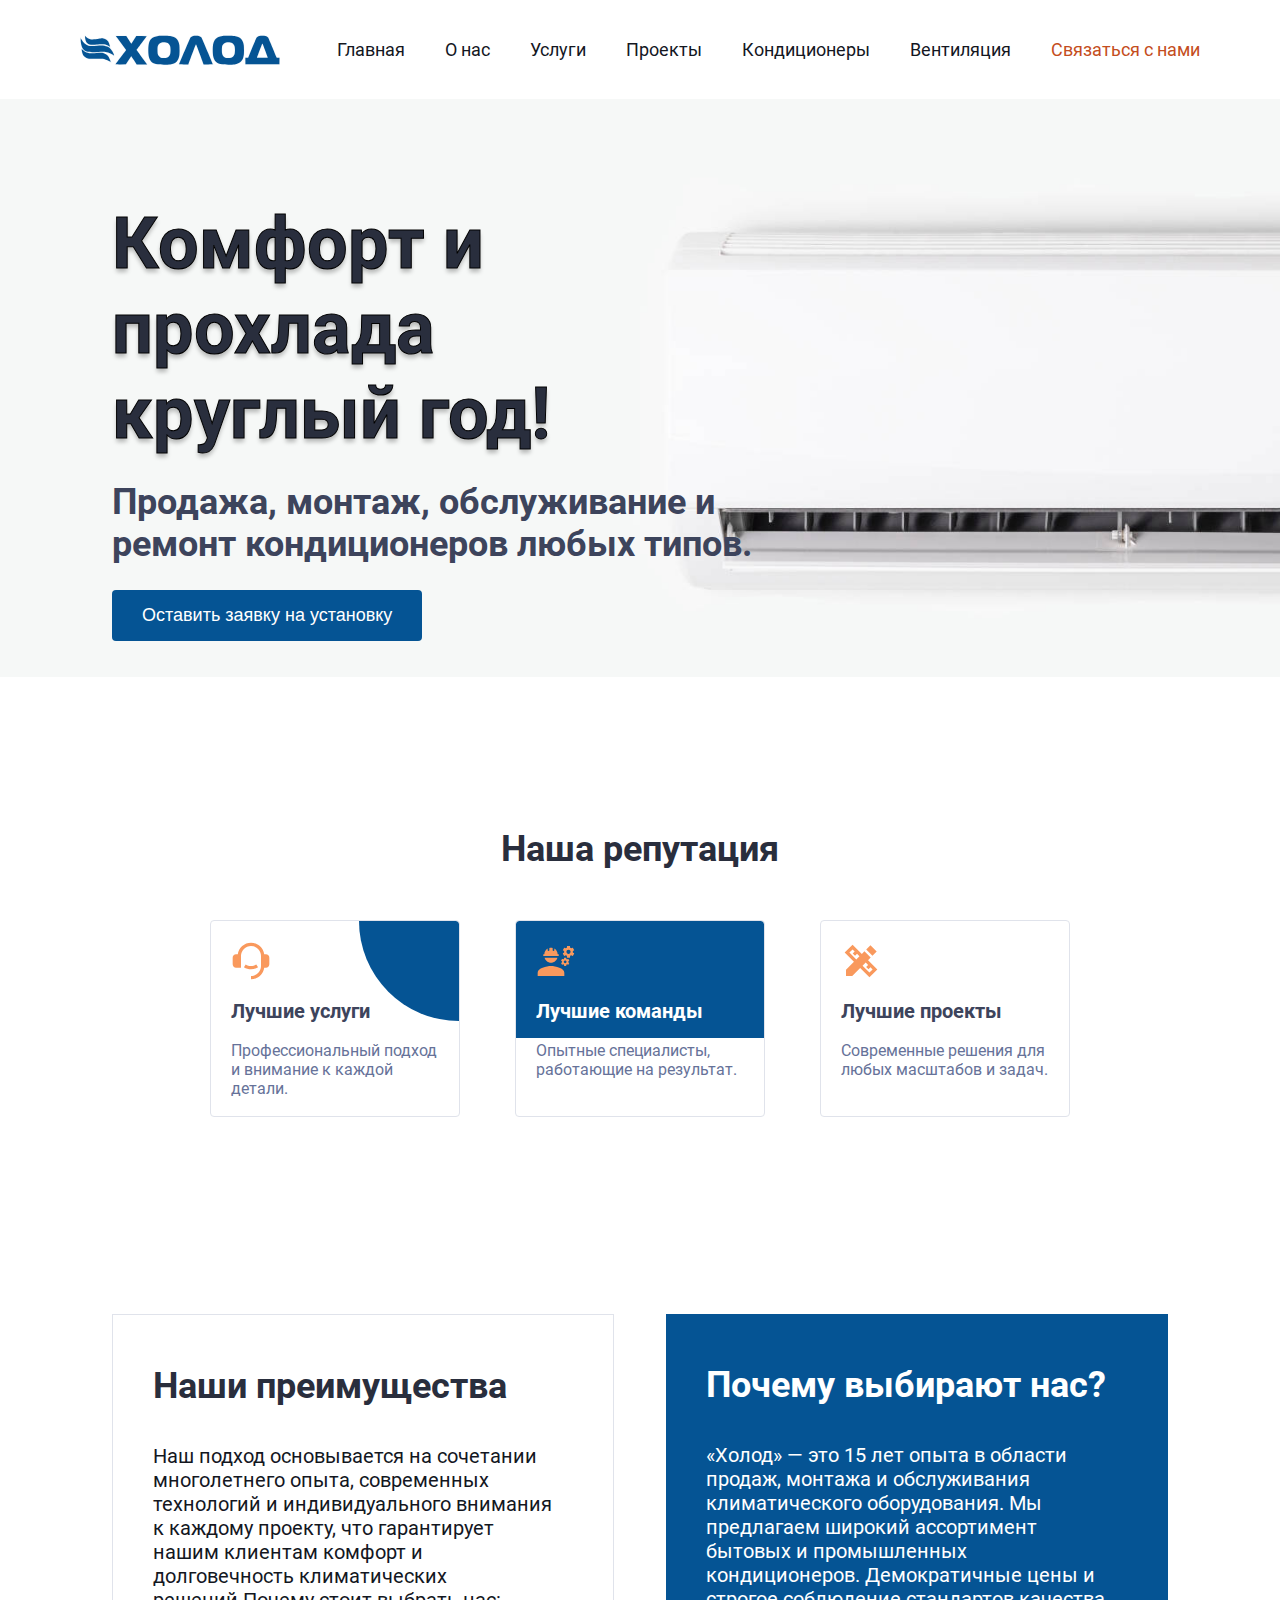
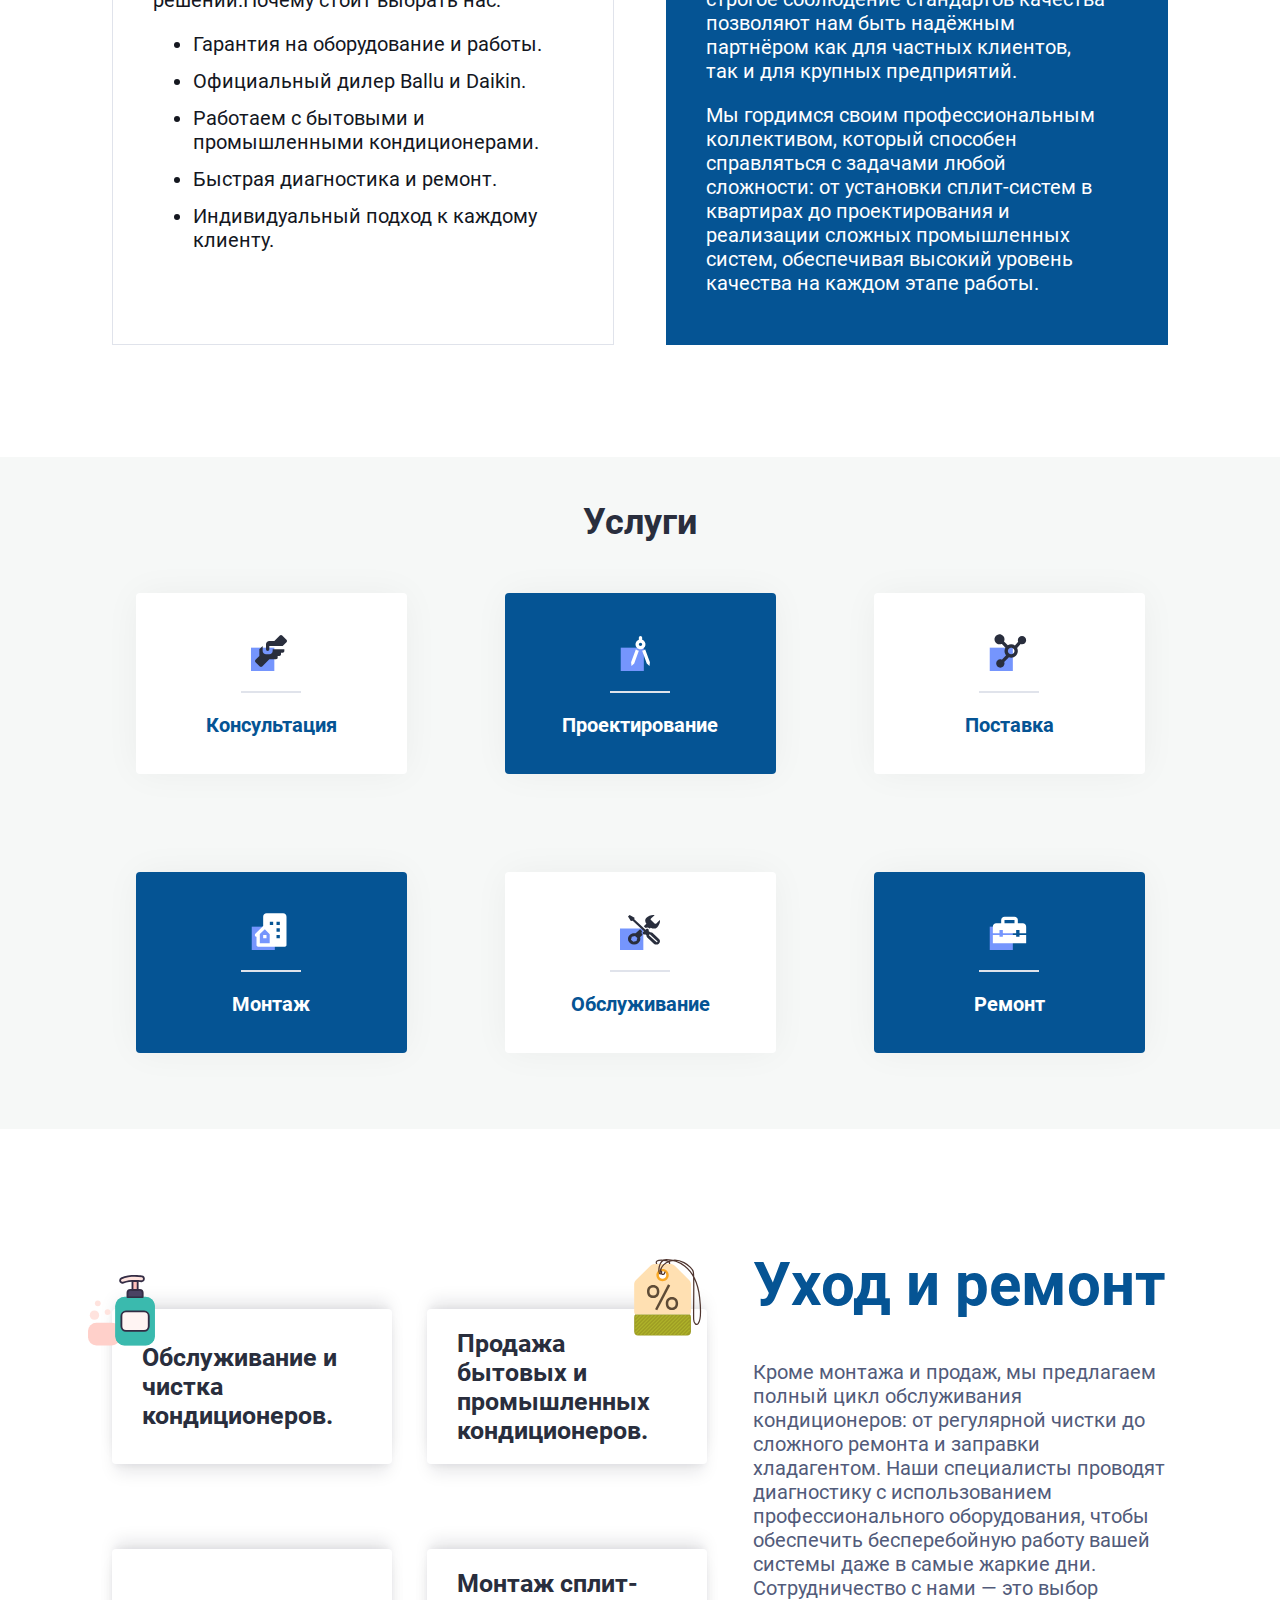
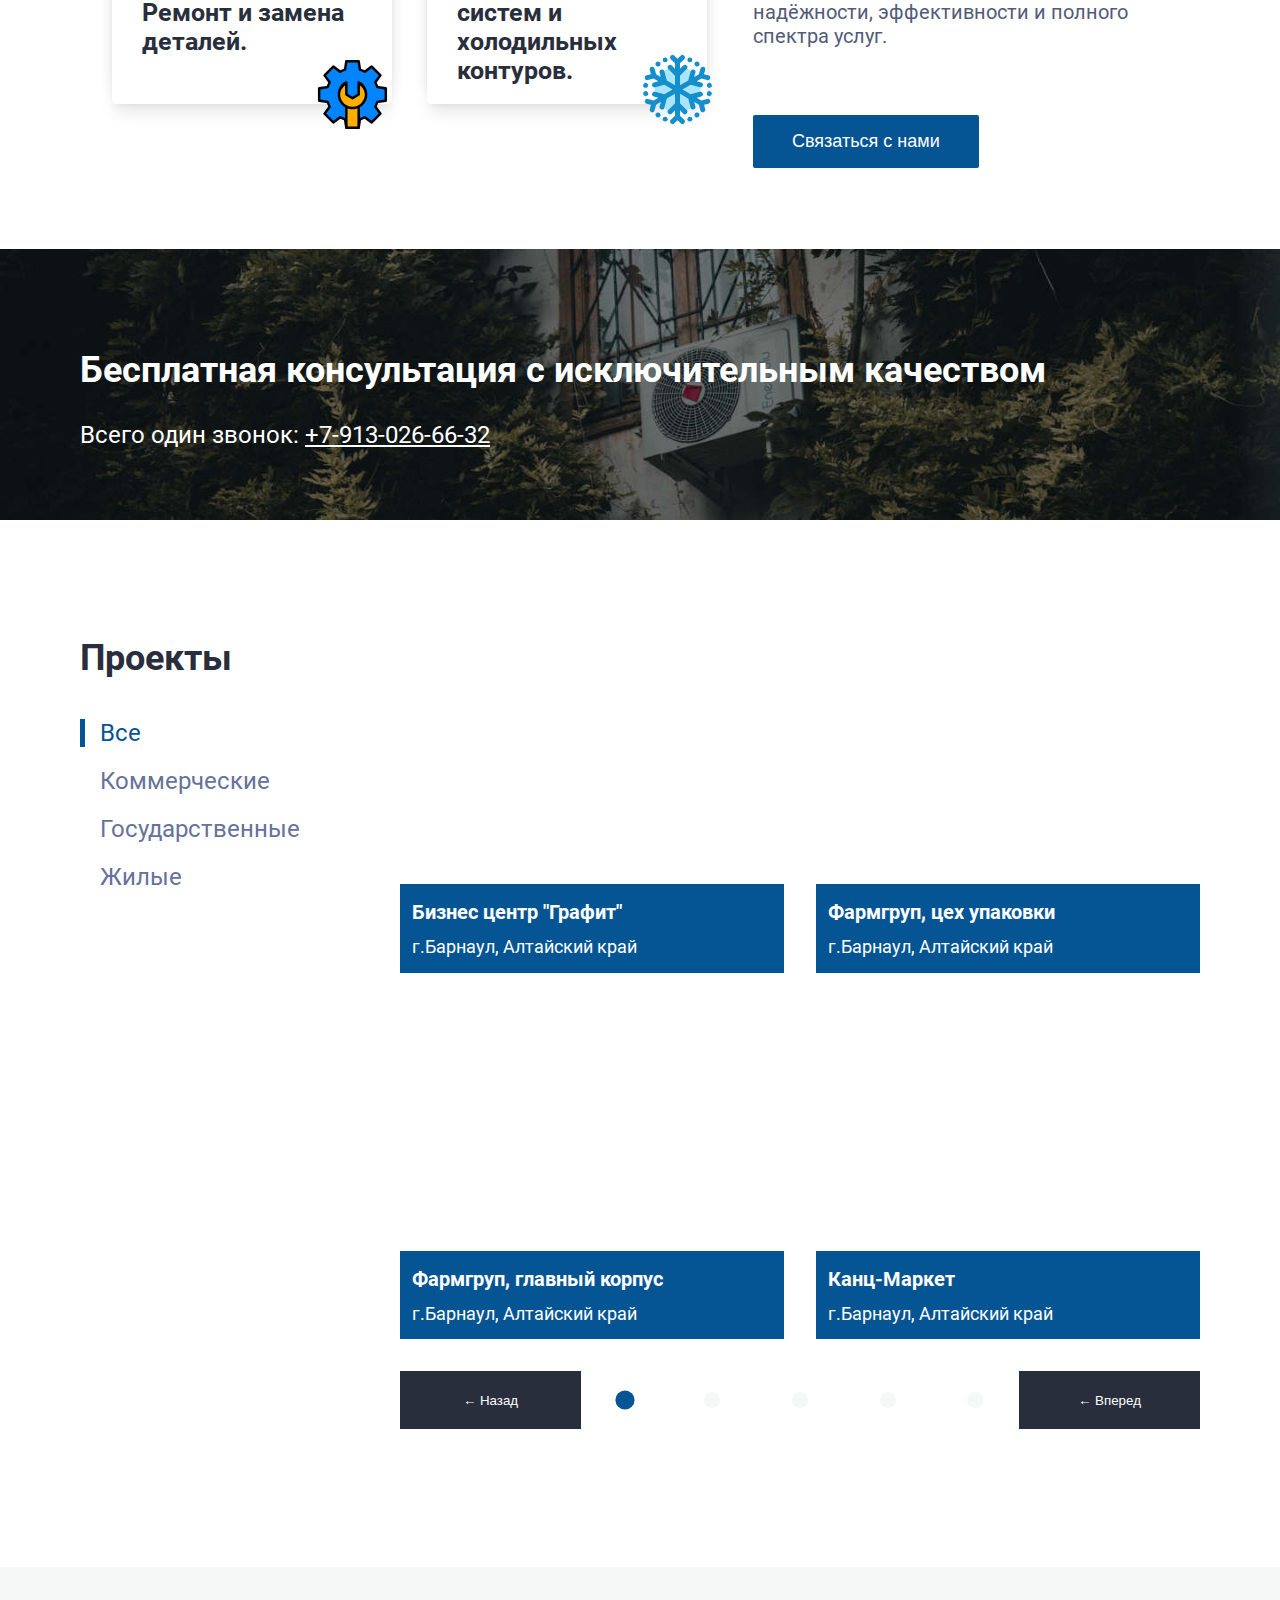
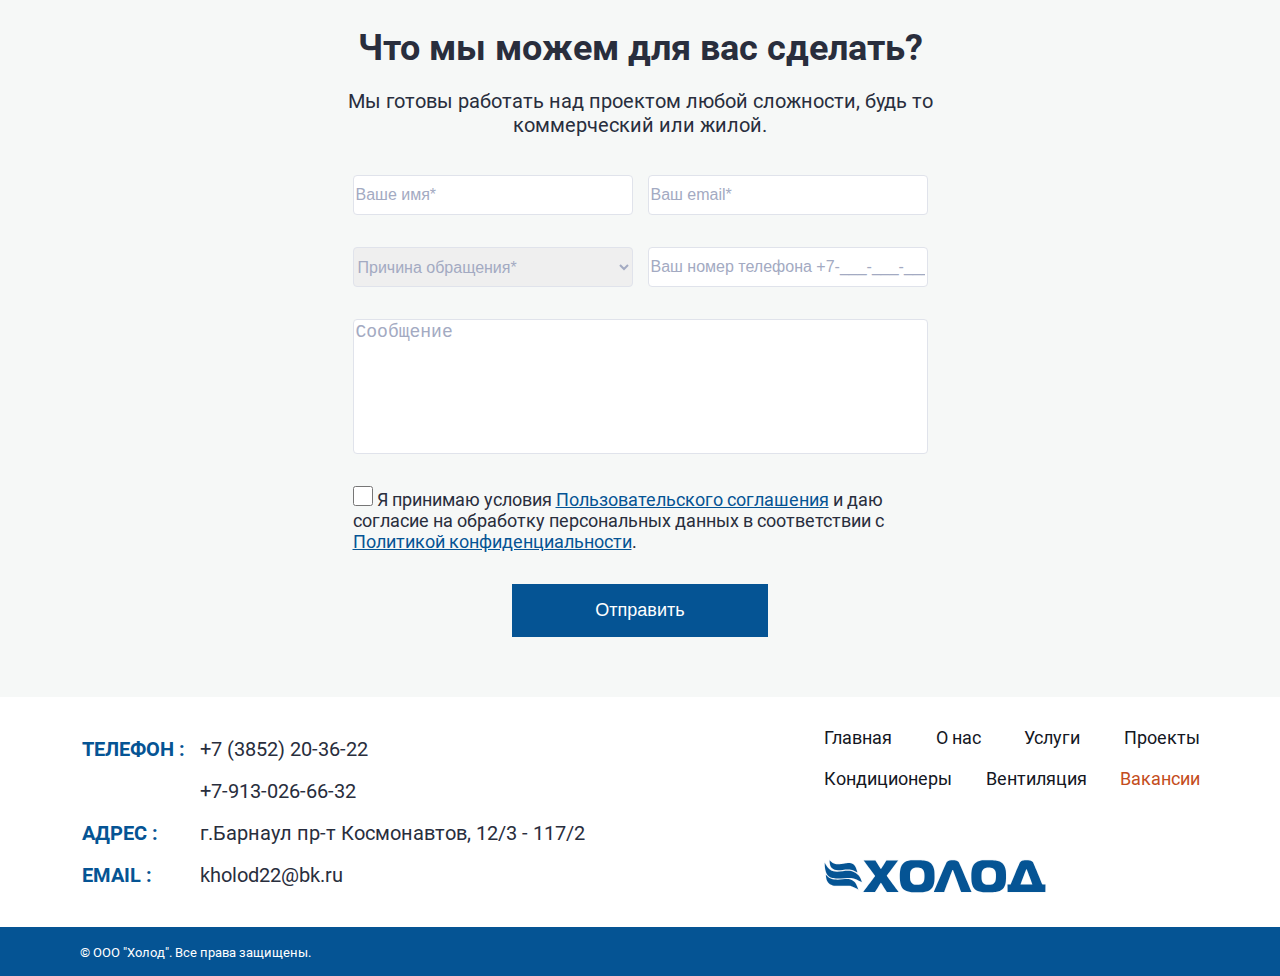
==== commit 6824130c: "Add files via upload" ====
--- a/conditioner.html
+++ b/conditioner.html
@@ -5,10 +5,10 @@
     <meta name="viewport" content="width=device-width, initial-scale=1.0">
     <meta
         name="description"
-        content="Рассказываем, как нарезать картошку тонкими ломтиками">
+        content="Компания «Холод» в Барнауле предлагает продажу, монтаж и обслуживание бытовых и промышленных кондиционеров. 15 лет опыта, гарантия на оборудование и работы, дилер Ballu и Daikin.">
     <meta 
         name="keywords" 
-        content="Рецепт, печенье, готовим дома">
+        content="продажа кондиционеров Барнаул, монтаж кондиционеров Барнаул, обслуживание кондиционеров, ремонт кондиционеров, бытовые кондиционеры, промышленные кондиционеры, Ballu, Daikin, климатическое оборудование Барнаул">
     <title>Холод - Продажа, монтаж, обслуживание и ремонт кондиционеров любых типов. </title>
     <link rel="stylesheet" href="./style/base.css">
     <link rel="stylesheet" href="./style/conditioner.css">
@@ -28,6 +28,19 @@
                <li class="nav-list-item"><a href="./ventilation.html">Вентиляция</a></li>
                <li class="nav-list-item"><a href="#feedback">Связаться с нами</a></li>
             </ul>
+            <div class="menu">
+                <input type="checkbox" id="burger-checkbox" class="burger-checkbox">
+                <label for="burger-checkbox" class="burger"></label>
+                <ul class="menu-list">
+                    <li class="nav-list-item"><a href="./index.html">Главная</a></li>
+                    <li class="nav-list-item"><a href="#about-us">О нас</a></li>
+                    <li class="nav-list-item"><a href="#services">Услуги</a></li>
+                    <li class="nav-list-item"><a href="#project">Проекты</a></li>
+                    <li class="nav-list-item"><a href="./conditioner.html">Кондиционеры</a></li>
+                    <li class="nav-list-item"><a href="./ventilation.html">Вентиляция</a></li>
+                    <li class="nav-list-item"><a href="#feedback">Связаться с нами</a></li>
+                </ul>
+            </div>
         </nav>
     </header>
     <main>
@@ -39,7 +52,7 @@
             </form>
         </section>
         <section class="reputation">
-            <h2 class="heading-reputation">Наша репутация</h2>
+            <h2 class="heading-reputation" tabindex="0">Наша репутация</h2>
             <div class="reputation-shell">
                 <div class="reputation-box">
                     <div class="icon service-icon"></div>
@@ -60,7 +73,7 @@
         </section>
         <section class="about-us" id="about-us">
             <div class="about-us-text">
-                <h2>Наши преимущества</h2>
+                <h2 tabindex="0">Наши преимущества</h2>
                 <p>Наш подход основывается на сочетании многолетнего опыта, современных технологий и индивидуального внимания к каждому проекту, что гарантирует нашим клиентам комфорт и долговечность климатических решений.Почему стоит выбрать нас:</p> 
                 <ul>
                     <li>Гарантия на оборудование и работы.</li>
@@ -72,13 +85,13 @@
                 
             </div>
             <div class="about-us-text about-us-text-blue">
-                <h2>Почему выбирают нас?</h2> 
+                <h2 tabindex="0">Почему выбирают нас?</h2> 
                 <p>«Холод» — это 15 лет опыта в области продаж, монтажа и обслуживания климатического оборудования. Мы предлагаем широкий ассортимент бытовых и промышленных кондиционеров. Демократичные цены и строгое соблюдение стандартов качества позволяют нам быть надёжным партнёром как для частных клиентов, так и для крупных предприятий.</p>
                 <p>Мы гордимся своим профессиональным коллективом, который способен справляться с задачами любой сложности: от установки сплит-систем в квартирах до проектирования и реализации сложных промышленных систем, обеспечивая высокий уровень качества на каждом этапе работы.</p>
             </div>
         </section>
         <section class="services" id="services">
-            <h2 class="heading-services">Услуги</h2>
+            <h2 class="heading-services" tabindex="0">Услуги</h2>
             <div class="services-shell">
                 <div class="services-box"><div class="icon consultation-icon "></div><p>Консультация</p></div>
                 <div class="services-box"><div class="icon  design-icon"></div><p>Проектирование</p></div>
@@ -104,7 +117,7 @@
                 </div>
             </div>
             <div class="statistics-right">
-                <h2>Уход и ремонт</h2>
+                <h2 tabindex="0">Уход и ремонт</h2>
                 <p>Кроме монтажа и продаж, мы предлагаем полный цикл обслуживания кондиционеров: от регулярной чистки до сложного ремонта и заправки хладагентом. Наши специалисты проводят диагностику с использованием профессионального оборудования, чтобы обеспечить бесперебойную работу вашей системы даже в самые жаркие дни. Сотрудничество с нами — это выбор надёжности, эффективности и полного спектра услуг.</p>
                 <form action="#feedback">
                     <button class="clickable-button">Связаться с нами</button>
@@ -112,13 +125,13 @@
             </div>
         </section>
         <aside class="consultation"> 
-            <h2>Бесплатная консультация с исключительным качеством</h2>
+            <h2 tabindex="0">Бесплатная консультация с исключительным качеством</h2>
             <p>Всего один звонок: <a href="tel:+79130266632">+7-913-026-66-32</a></p>
             <!-- <button>Получите вашу консультацию</button> -->
         </aside>
         <article class="project" id="project">
             <div class="sorting-shell">
-                <h2>Проекты</h2>
+                <h2 tabindex="0">Проекты</h2>
                 <ul class="sorting-list">
                     <li class="sorting-item sorting-item-selected" data-project="all">Все</li>
                     <li class="sorting-item" data-project="commercial">Коммерческие</li>
@@ -130,28 +143,28 @@
                 <div class="project-crousel">
                     <div class="carousel-item-shell" data-project="commercial all">
                         <div class="carousel-item">
-                            <img data-src="./image/project/commercial/Middle/Biznes_Grrafit_middle.jpg" class="lazy" alt="" width="384" height="247">
+                            <img data-src="./image/project/commercial/Middle/Biznes_Grrafit_middle.jpg" class="lazy" alt="Обслуживание кондиционеров в Бизнес центр Графит" width="384" height="247">
                             <div class="carousel-item-text">
                                 <h3>Бизнес центр "Графит"</h3>
                                 <p>г.Барнаул, Алтайский край</p>
                             </div>
                         </div>
                         <div class="carousel-item">
-                            <img data-src="./image/project/commercial/Middle/Farm_Group_Upakovka_middle.jpg" class="lazy" alt="" width="384" height="247">
+                            <img data-src="./image/project/commercial/Middle/Farm_Group_Upakovka_middle.jpg" class="lazy" alt="Монтаж кондиционеров в Фармгруп, цех упаковки" width="384" height="247">
                             <div class="carousel-item-text">
                                 <h3>Фармгруп, цех упаковки</h3>
                                 <p>г.Барнаул, Алтайский край</p>
                             </div>
                         </div>
                         <div class="carousel-item">
-                            <img data-src="./image/project/commercial/Middle/Farmgroup_glavkorpus_middle.jpg" class="lazy" alt="" width="384" height="247">
+                            <img data-src="./image/project/commercial/Middle/Farmgroup_glavkorpus_middle.jpg" class="lazy" alt="Монтаж и наладка климатической системы в Фармгруп, главный корпус" width="384" height="247">
                             <div class="carousel-item-text">
                                 <h3>Фармгруп, главный корпус</h3>
                                 <p>г.Барнаул, Алтайский край</p>
                             </div>
                         </div>
                         <div class="carousel-item">
-                            <img data-src="./image/project/commercial/Middle/Kanc-Market_middle.jpg" class="lazy" alt="" width="384" height="247">
+                            <img data-src="./image/project/commercial/Middle/Kanc-Market_middle.jpg" class="lazy" alt="Кондиционирование в серверной в Канц-Маркет" width="384" height="247">
                             <div class="carousel-item-text">
                                 <h3>Канц-Маркет</h3>
                                 <p>г.Барнаул, Алтайский край</p>
@@ -160,28 +173,28 @@
                     </div>
                     <div class="carousel-item-shell" data-project="state-owned all">
                         <div class="carousel-item">
-                            <img data-src="./image/project/state-owned/Middle/Mirowo_Sud_middle.jpg" class="lazy" alt="" width="384" height="247">
+                            <img data-src="./image/project/state-owned/Middle/Mirowo_Sud_middle.jpg" class="lazy" alt="Система кондиционирования в Мировой суд" width="384" height="247">
                             <div class="carousel-item-text">
                                 <h3>Мировой суд</h3>
                                 <p>г.Барнаул, Алтайский край</p>
                             </div>
                         </div>
                         <div class="carousel-item">
-                            <img data-src="./image/project/state-owned/Middle/KGBUZ_5_middle.jpg" class="lazy" alt="" width="384" height="247">
+                            <img data-src="./image/project/state-owned/Middle/KGBUZ_5_middle.jpg" class="lazy" alt="Монтаж кондиционеров в Городская клиническая больница №5" width="384" height="247">
                             <div class="carousel-item-text">
                                 <h3>Городская клиническая больница №5</h3>
                                 <p>г.Барнаул, Алтайский край</p>
                             </div>
                         </div>
                         <div class="carousel-item">
-                            <img data-src="./image/project/state-owned/Middle/Stomatolog_2_Hirurg_middle.jpg" class="lazy" alt="" width="384" height="247">
+                            <img data-src="./image/project/state-owned/Middle/Stomatolog_2_Hirurg_middle.jpg" class="lazy" alt="Монтаж , ремонт и обслуживание в Стоматологическая поликлиника №2" width="384" height="247">
                             <div class="carousel-item-text">
                                 <h3>Стоматологическая поликлиника №2</h3>
                                 <p>г.Барнаул, Алтайский край</p>
                             </div>
                         </div>
                         <div class="carousel-item">
-                            <img data-src="./image/project/state-owned/Middle/TEC-2_middle.jpg" class="lazy" alt="" width="384" height="247">
+                            <img data-src="./image/project/state-owned/Middle/TEC-2_middle.jpg" class="lazy" alt="Монтаж и обслуживание в ТЭЦ-2" width="384" height="247">
                             <div class="carousel-item-text">
                                 <h3>ТЭЦ-2</h3>
                                 <p>г.Барнаул, Алтайский край</p>
@@ -190,28 +203,28 @@
                     </div>
                     <div class="carousel-item-shell" data-project="commercial all">
                         <div class="carousel-item">
-                            <img data-src="./image/project/commercial/Middle/Manjerok_middle.jpg" class="lazy" alt="" width="384" height="247">
+                            <img data-src="./image/project/commercial/Middle/Manjerok_middle.jpg" class="lazy" alt="Система кондиционирования и обогрева  в Аренда и склад лыж" width="384" height="247">
                             <div class="carousel-item-text">
                                 <h3>Аренда и склад лыж</h3>
                                 <p>с.Манжерок, республика Горный Алтай</p>
                             </div>
                         </div>
                         <div class="carousel-item">
-                            <img data-src="./image/project/commercial/Middle/PromKotloSnab_middle.jpg" class="lazy" alt="" width="384" height="247">
+                            <img data-src="./image/project/commercial/Middle/PromKotloSnab_middle.jpg" class="lazy" alt="Устанока кондиционеров в ПромКотлоСнаб" width="384" height="247">
                             <div class="carousel-item-text">
                                 <h3>ПромКотлоСнаб</h3>
                                 <p>г.Барнаул, Алтайский край</p>
                             </div>
                         </div>
                         <div class="carousel-item">
-                            <img data-src="./image/project/commercial/Middle/Standart-Energo_middle.jpg" class="lazy" alt="" width="384" height="247">
+                            <img data-src="./image/project/commercial/Middle/Standart-Energo_middle.jpg" class="lazy" alt="Монтаж кондиционеров в Стандарт-Энерго" width="384" height="247">
                             <div class="carousel-item-text">
                                 <h3>Стандарт-Энерго</h3>
                                 <p>г.Барнаул, Алтайский край</p>
                             </div>
                         </div>
                         <div class="carousel-item">
-                            <img data-src="./image/project/commercial/Middle/Teplo_middle.jpg" class="lazy" alt="" width="384" height="247">
+                            <img data-src="./image/project/commercial/Middle/Teplo_middle.jpg" class="lazy" alt="Установка кондиционера в Кофейня Тепло" width="384" height="247">
                             <div class="carousel-item-text">
                                 <h3>Кофейня "Тепло"</h3>
                                 <p>г.Барнаул, Алтайский край</p>
@@ -220,28 +233,28 @@
                     </div>
                     <div class="carousel-item-shell" data-project="residential all">
                         <div class="carousel-item">
-                            <img data-src="./image/project/residential/Middle/Antona_petrova_108_middle.jpg" class="lazy" alt="" width="384" height="247">
+                            <img data-src="./image/project/residential/Middle/Antona_petrova_108_middle.jpg" class="lazy" alt="Монтаж кондиционера в Антона петрова 108" width="384" height="247">
                             <div class="carousel-item-text">
                                 <h3>Антона петрова 108</h3>
                                 <p>г.Барнаул, Алтайский край</p>
                             </div>
                         </div>
                         <div class="carousel-item">
-                            <img data-src="./image/project/residential/Middle/Baltiskaya_95_middle.jpg" class="lazy" alt="" width="384" height="247">
+                            <img data-src="./image/project/residential/Middle/Baltiskaya_95_middle.jpg" class="lazy" alt="Монтаж кондиционера в Балтийская 95" width="384" height="247">
                             <div class="carousel-item-text">
                                 <h3>Балтийская 95</h3>
                                 <p>г.Барнаул, Алтайский край</p>
                             </div>
                         </div>
                         <div class="carousel-item">
-                            <img data-src="./image/project/residential/Middle/Chkalova_70_middle.jpg" class="lazy" alt="" width="384" height="247">
+                            <img data-src="./image/project/residential/Middle/Chkalova_70_middle.jpg" class="lazy" alt="Монтаж кондиционера в Чкалова 70" width="384" height="247">
                             <div class="carousel-item-text">
                                 <h3>Чкалова 70</h3>
                                 <p>г.Барнаул, Алтайский край</p>
                             </div>
                         </div>
                         <div class="carousel-item">
-                            <img data-src="./image/project/residential/Middle/Guhina_199_middle.jpg" class="lazy" alt="" width="384" height="247">
+                            <img data-src="./image/project/residential/Middle/Guhina_199_middle.jpg" class="lazy" alt="Монтаж кондиционера в Гущина 199" width="384" height="247">
                             <div class="carousel-item-text">
                                 <h3>Гущина 199</h3>
                                 <p>г.Барнаул, Алтайский край</p>
@@ -250,28 +263,28 @@
                     </div>
                     <div class="carousel-item-shell" data-project="residential all">
                         <div class="carousel-item">
-                            <img data-src="./image/project/residential/Middle/Hristenko_8_middle.jpg" class="lazy" alt="" width="384" height="247">
+                            <img data-src="./image/project/residential/Middle/Hristenko_8_middle.jpg" class="lazy" alt="Установка и обслуживание сплит-системы в Христенко 8" width="384" height="247">
                             <div class="carousel-item-text">
                                 <h3>Христенко 8</h3>
                                 <p>г.Барнаул, Алтайский край</p>
                             </div>
                         </div>
                         <div class="carousel-item">
-                            <img data-src="./image/project/residential/Middle/Matrosova_12_middle.jpg" class="lazy" alt="" width="384" height="247">
+                            <img data-src="./image/project/residential/Middle/Matrosova_12_middle.jpg" class="lazy" alt="Монтаж кондиционера в Матросова 12" width="384" height="247">
                             <div class="carousel-item-text">
                                 <h3>Матросова 12</h3>
                                 <p>г.Барнаул, Алтайский край</p>
                             </div>
                         </div>
                         <div class="carousel-item">
-                            <img data-src="./image/project/residential/Middle/Pavlovsi_Trakt_269_middle.jpg" class="lazy" alt="" width="384" height="247">
+                            <img data-src="./image/project/residential/Middle/Pavlovsi_Trakt_269_middle.jpg" class="lazy" alt="Монтаж кондиционера в Павловский тракт 269" width="384" height="247">
                             <div class="carousel-item-text">
                                 <h3>Павловский тракт 269</h3>
                                 <p>г.Барнаул, Алтайский край</p>
                             </div>
                         </div>
                         <div class="carousel-item">
-                            <img data-src="./image/project/residential/Middle/Severo-Zapadnaya_125_middle.jpg" class="lazy" alt="" width="384" height="247">
+                            <img data-src="./image/project/residential/Middle/Severo-Zapadnaya_125_middle.jpg" class="lazy" alt="Монтаж кондиционера в Северо-Западная 125" width="384" height="247">
                             <div class="carousel-item-text">
                                 <h3>Северо-Западная 125</h3>
                                 <p>г.Барнаул, Алтайский край</p>
@@ -294,7 +307,7 @@
             </div>
         </article>
         <section class="feedback" id="feedback">
-            <h2 class="heading-feedback">Что мы можем для вас сделать?</h2>
+            <h2 class="heading-feedback" tabindex="0">Что мы можем для вас сделать?</h2>
             <p>Мы готовы работать над проектом любой сложности, будь то коммерческий или жилой.</p>
             <form  class="feedback-form" action="#" method="post">
                     <input type="text" name="userName" placeholder="Ваше имя*" maxlength="70" required>
@@ -322,7 +335,7 @@
             <div class="shell-top-contacts">
                 <table>
                     <tr>
-                        <th>Телефон:</th>
+                        <th>Телефон :</th>
                         <td><a href="tel:+73852203622">+7 (3852) 20-36-22</a></td>
                     </tr>
                     <tr>
@@ -330,11 +343,11 @@
                         <td><a href="tel:+79130266632">+7-913-026-66-32</a></td>
                     </tr>
                     <tr>
-                        <th>Адрес:</th>
+                        <th>Адрес :</th>
                         <td>г.Барнаул пр-т Космонавтов, 12/3 - 117/2</td>
                     </tr>
                     <tr>
-                        <th>Email:</th>
+                        <th>Email :</th>
                         <td><a href="mailto:kholod22@bk.ru">kholod22@bk.ru</a></td>
                     </tr>
                 </table>
@@ -351,7 +364,7 @@
                     <li class="footer-nav-item"><a href="./job_openings.html">Вакансии</a></li>
                 </ul>
                 <a href="./index.html">
-                    <img src="./image/trace.svg" alt="Логотип компании" width="222.22" height="34">
+                    <img src="./image/trace.svg" alt="Логотип компании" width="222.22" height="34" class="logo-footer">
                 </a>
             </div>
         </div>
--- a/style/base.css
+++ b/style/base.css
@@ -35,6 +35,17 @@
     max-width: 1440px;
 }
 
+.blackout::after {
+    content: '';
+    width: 100%;
+    height: 100%;
+    background-color: rgba(0, 0, 0, 0.5);
+    position: absolute;
+    top: 0;
+    left: 0;
+    transition: 1s ease-in;
+}
+
 h2 {
     font-size: 36px;
     margin: 0;
@@ -58,6 +69,10 @@
 
 .clickable-button:active {
     background-color: #418ffb;
+}
+
+.logo-header {
+    display: block;
 }
 
 .nav-list {
@@ -94,6 +109,93 @@
 .nav-list-item:last-child a:active {
     filter: brightness(1.2);
 }
+
+.menu {
+    display: none;
+}
+
+.burger-checkbox {
+    position: absolute;
+    visibility: hidden;
+  }
+  .burger {
+    position: relative;
+    z-index: 1;
+    cursor: pointer;
+    display: block;
+    position: relative;
+    border: none;
+    background: transparent;
+    width: 40px;
+    height: 26px;
+  }
+  .burger::before,
+  .burger::after {
+    content: '';
+    left: 0;
+    position: absolute;
+    display: block;
+    width: 100%;
+    height: 4px;
+    border-radius: 10px;
+    background: #14171F;;
+  }
+  .burger::before {
+    top: 0;
+    box-shadow: 0 11px 0 0 #14171F;
+    transition: box-shadow .3s .15s, top .3s .15s, transform .3s;
+  }
+  .burger::after {
+    bottom: 0;
+    transition: bottom .3s .15s, transform .3s;
+  }
+  .burger-checkbox:checked + .burger::before {
+    top: 11px;
+    transform: rotate(45deg);
+    box-shadow: 0 6px 0 rgba(0,0,0,0);
+    transition: box-shadow .15s, top .3s, transform .3s .15s;
+  }
+  .burger-checkbox:checked + .burger::after {
+    bottom: 11px;
+    transform: rotate(-45deg);
+    transition: bottom .3s, transform .3s .15s;
+  }
+  .menu-list {
+    display: flex;
+    flex-direction: column;
+    top: 0;
+    left: 0;
+    position: absolute;
+    gap: 12px;
+    padding: 20px 0;
+    margin: 0;
+    background: white;
+    list-style-type: none;
+    transform: translateX(-100%);
+    transition: .3s;
+    width: 200px;
+    border: 2px solid #E0E3EB;
+    z-index: 1;
+  }
+  .menu-item {
+    display: block;
+    padding: 8px;
+    color: #14171F;
+    font-size: 18px;
+    text-align: center;
+    text-decoration: none;
+  }
+
+  .menu-item:hover {
+    background: rgba(255,255,255,.2)
+  }
+  .burger-checkbox:checked ~ .menu-list {
+    transform: translateX(0);
+  }
+
+  .burger-checkbox:checked ~ .hero {
+    background-image: url('../image/project/commercial/Original/Biznes_Grrafit.jpeg');
+  }
 
 .hero {
     background-size: 100%;
@@ -139,6 +241,44 @@
     border-radius: 4px;
     padding: 20px 18px 40px 20px ;
     box-sizing: border-box;
+    /* background-image: url("../image/reputation-box_team.svg"); */
+    background-repeat: space;
+    background-repeat: round;
+    position: relative;
+    overflow: hidden;
+}
+
+.reputation-box:nth-child(1)::after {
+    content: '';
+    width: 200px;
+    height: 200px;
+    display: block;
+    position: absolute;
+    background-color: #055494;
+    top: -100px;
+    right: -100px;
+	border-radius: 50%;
+    z-index: -1;
+}
+
+.reputation-box:nth-child(2)::after {
+    content: '';
+    width: 100%;
+    height: 60%;
+    display: block;
+    position: absolute;
+    background-color: #055494;
+    top: 0px;
+    right: 0px;
+    z-index: -1;
+}
+
+.reputation-box:nth-child(3) {
+    background-image: url("../image/reputation-box_team.svg");
+}
+
+.reputation-box:nth-child(2)  .heading-reputation-box{
+    color: white;
 }
 
 .reputation-box p{
@@ -179,7 +319,7 @@
 }
 
 .services-shell {
-    width: 1009px;
+    max-width: 1009px;
     margin-left: auto;
     margin-right: auto;
     display: flex;
@@ -199,6 +339,12 @@
     box-shadow: 0 0 37px -2px rgba(17, 24, 39, 0.05);
     color: #055494;
     text-align: center;
+} 
+
+.services-box:nth-child(1),
+.services-box:nth-child(4),
+.services-box:nth-child(5){
+    flex-grow: 1;
 }
 
 .services-box p {
@@ -247,7 +393,6 @@
 
 .statistics {
     box-sizing: border-box;
-    padding: 120px 166px 60px 200px;
     display: flex;
     justify-content: space-between;
 }
@@ -257,29 +402,19 @@
     grid-template-rows: repeat(9, 60px);
 }
 
-.statistics-box {
-    box-sizing: border-box;
-    width: 280px;
-    height: 155px;
-    border-radius: 4px;
-    box-shadow: 0 12px 16px -4px rgba(17, 24, 39, 0.1),
-                0 4px 6px -2px rgba(17, 24, 39, 0.05);
-    background-color: white;
-}
-
 .statistics-right h2 {
     color: #055494;
     font-size: 60px;
 }
  
- .statistics-right p {
+.statistics-right p {
     color: #525B7A;
     font-size: 20px;
     margin-top: 40px;
     margin-bottom: 67px;
 }
  
- .statistics-right button {
+.statistics-right button {
     color: white;
     font-size: 18px;
     padding: 16px 39px;
@@ -313,12 +448,10 @@
 }
 
 .consultation a:hover {
-    font-size: 24px;
     color: #C2C7D6;
 }
 
 .consultation a:active {
-    font-size: 24px;
     color: #E0E3EB;
 }
 
@@ -370,7 +503,6 @@
     display: flex; /* Гибкий контейнер для выравнивания блоков */
     overflow: hidden; /* Скрывает всё, что выходит за границы */
     width: 800px; /* Ширина видимой области карусели */
-    height: 717px; /* Высота карусели */
     transition: transform 0.3s ease-in-out; /* Плавный переход при прокрутке */
 }
 
@@ -389,16 +521,12 @@
 
 .carousel-item {
     box-sizing: border-box;
-    width: 384px;
-    height: 331px;
     display: flex;
     flex-direction: column;
 }
 
 .carousel-item img {
     object-fit: fill;
-    width:384px;
-    height:247px;
     display: block;
     transition: opacity 0.5s ease-in;
 }
@@ -536,6 +664,7 @@
 .user-agreement [type="checkbox"] {
     width: 20px;
     height: 20px;
+    margin: 0;
 }
 
 .feedback-form button {
@@ -649,7 +778,9 @@
 
 
 
-@media (max-width: 1024px) {
+
+
+@media (max-width: 1383px) {
     .header-main {
         padding-left: 80px;
         padding-right: 80px;
@@ -665,11 +796,6 @@
 
     .reputation-box {
         width: 250px;
-    }
-
-    .statistics {
-        padding-left: 130px;
-        padding-right: 100px;
     }
 
     .consultation {
@@ -701,54 +827,714 @@
     }
 }
 
-@media (max-width: 1383px) {
+@media (max-width: 1024px) {
+    h2 {
+        font-size: 30px;
+    }
+
     .header-main {
-        padding-left: 80px;
-        padding-right: 80px;
+        padding-left: 40px;
+        padding-right: 40px;
+    }
+
+    .nav-list {
+        gap: 15px;
     }
 
     .nav-list-item a {
+        font-size: 16px;
+    }
+
+    .logo-header {
+        width: 130px;
+    }
+
+    .heading-reputation, .heading-services, .heading-feedback {
+        font-size: 30px;
+    }
+
+    .reputation {
+        padding: 85px 100px 85px 100px;
+    }
+
+    .reputation-box {
+        width: 200px;
+    }
+
+    .heading-reputation-box {
+        margin-top: 15px;
+        margin-bottom: 15px;
         font-size: 18px;
     }
 
+    .reputation-box p {
+        font-size: 14px;
+    }
+
+    .statistics-right h2 {
+        font-size: 48px;
+    }
+
+    .statistics-right p {
+        font-size: 20px;
+        margin-top: 40px;
+        margin-bottom: 67px;
+    }
+
+    .consultation {
+        padding-left: 40px;
+        padding-right: 40px;
+        padding-top: 60px;
+        padding-bottom: 60px;
+    }
+
+    .consultation h2 {
+        font-size: 30px;
+    }
+
+    .consultation p {
+        font-size: 20px;
+    }
+
+    .consultation a {
+        font-size: 20px;
+    }
+
+    .project {
+        padding-left: 40px;
+        padding-right: 40px;
+    }
+
+    .sorting-shell h2 {
+        font-size: 30px;
+    }
+
+    .sorting-item {
+        width: 200px;
+        font-size: 20px;
+    }
+
+    .project-crousel {
+        width: 630px;
+    }
+
+    .carousel-item-shell {
+        flex: 0 0 630px;
+        grid-template-rows: 275px 270px;
+        grid-template-columns: 299px 299px;
+        gap: 32px;
+    }
+
+    .carousel-item img {
+        width: 299px;
+        height: 195px;
+    }
+
+    .carousel-item-text {
+        padding: 16px 12px;
+    }
+
+    .carousel-item-text h3 {
+        font-size: 15px;
+        margin-bottom: 12px;
+    }
+
+    .carousel-item-text p {
+        font-size: 13px;
+        margin: 0;
+    }
+
+    .switches button {
+        padding: 10px;
+        width: 180px;
+    }
+
+    .feedback {
+        padding: 60px 217px;
+    }
+
+    .feedback p {
+        font-size: 18px;
+    }
+
+    .user-agreement [type="checkbox"] {
+        width: 16px;
+        height: 16px;
+    }
+
+    .user-agreement {
+        font-size: 16px;
+    }
+
+    .feedback-form button {
+        padding: 14px 70px;
+        font-size: 16px;
+    }
+
+    .footer-shell-top {
+        padding-top: 20px;
+        padding-bottom: 20px;
+        padding-left: 40px;
+        padding-right: 40px;
+    }
+
+    .shell-top-contacts th {
+        font-size: 16px;
+        padding: 8px 13px 8px 0;
+    }
+
+    .shell-top-contacts td, .shell-top-contacts td a {
+        font-size: 16px;
+        padding: 8px 0;
+    }
+
+    .footer-nav-list {
+        margin-bottom: 45px;
+    }
+
+    .footer-nav-item a {
+        font-size: 16px;
+    }
+
+    .footer-shell-bottom {
+        padding-top: 10px;
+        padding-bottom: 10px;
+        padding-left: 40px;
+        padding-right: 40px;
+        font-size: 12px;
+    }
+}
+
+@media (max-width: 834px) {
+    h2 {
+        font-size: 30px;
+    }
+
+    .header-main {
+        padding-left: 10px;
+        padding-right: 10px;
+    }
+
+    .nav-list {
+        gap: 15px;
+        margin: 0;
+    }
+
+    .nav-list-item a {
+        font-size: 14px;
+        display: inline-block;
+        padding-top: 10px;
+        padding-bottom: 10px;
+    }
+
     .logo-header {
+        width: 130px;
+    }
+
+    .heading-reputation, .heading-services, .heading-feedback {
+        font-size: 26px;
+    }
+
+    .reputation {
+        padding: 85px 60px 85px 60px;
+    }
+
+    .reputation-box {
+        width: 180px;
+    }
+
+    .heading-reputation-box {
+        margin-top: 15px;
+        margin-bottom: 15px;
+        font-size: 16px;
+    }
+
+    .reputation-box p {
+        font-size: 12px;
+    }
+
+    .services {
+        padding-top: 50px;
+        padding-bottom: 70px;
+        padding-left: 40px;
+        padding-right: 40px;
+    }
+
+    .services-shell {
+        max-width: 1009px;
+        gap: 50px;
+    }
+
+    .services-box {
         width: 200px;
-    }
-
-    .reputation-box {
-        width: 250px;
-    }
-
-    .statistics {
-        padding-left: 130px;
-        padding-right: 100px;
+        height: 150px;
+        padding-top: 20px;
+        padding-bottom: 20px;
+        flex-grow: 1;
+    }
+
+    .services-box p {
+        margin-top: 20px;
+        font-size: 16px;
+    }
+
+    .statistics-right h2 {
+        font-size: 36px;
+    }
+
+    .statistics-right p {
+        font-size: 16px;
+        margin-top: 40px;
+        margin-bottom: 67px;
+    }
+
+    .statistics-left {
+        grid-template-rows: repeat(9, 40px);
+    }
+
+    .statistics-right button {
+        font-size: 16px;
+        padding: 12px 30px;
     }
 
     .consultation {
-        padding-left: 80px;
-        padding-right: 80px;
+        padding-left: 10px;
+        padding-right: 10px;
+        padding-top: 40px;
+        padding-bottom: 40px;
+    }
+
+    .consultation h2 {
+        font-size: 26px;
+    }
+
+    .consultation p {
+        font-size: 16px;
+    }
+
+    .consultation a {
+        font-size: 16px;
     }
 
     .project {
-        padding-left: 80px;
-        padding-right: 80px;
+        padding-left: 10px;
+        padding-right: 10px;
+    }
+
+    .sorting-shell h2 {
+        font-size: 26px;
+    }
+
+    .sorting-item {
+        line-height: 36px;
+        width: 170px;
+        height: 36px;
+        font-size: 18px;
+    }
+
+    .project-crousel {
+        width: 520px;
+    }
+
+    .carousel-item-shell {
+        flex: 0 0 520px;
+        grid-template-rows: 224px 219px;
+        grid-template-columns: 244px 244px;
+        gap: 25px;
+    }
+
+    .carousel-item img {
+        width: 244px;
+        height: 159px;
+    }
+
+    .carousel-item-text {
+        padding: 16px 10px;
+    }
+
+    .carousel-item-text h3 {
+        font-size: 12px;
+        margin-bottom: 12px;
+    }
+
+    .carousel-item-text p {
+        font-size: 12px;
+        margin: 0;
+    }
+
+    .switches button {
+        padding: 10px;
+        width: 180px;
     }
 
     .feedback {
-        padding: 60px 344px;
+        padding: 60px 77px;
+    }
+
+    .feedback p {
+        font-size: 16px;
+    }
+
+    .user-agreement [type="checkbox"] {
+        width: 14px;
+        height: 14px;
+    }
+
+    .user-agreement {
+        font-size: 14px;
+    }
+
+    .feedback-form button {
+        padding: 14px 70px;
+        font-size: 16px;
     }
 
     .footer-shell-top {
-        padding-top: 30px;
-        padding-bottom: 30px;
-        padding-left: 80px;
-        padding-right: 80px;
-    }
-
-    .footer-shell-bottom {
         padding-top: 15px;
         padding-bottom: 15px;
-        padding-left: 80px;
-        padding-right: 80px;
+        padding-left: 10px;
+        padding-right: 10px;
+    }
+
+    .shell-top-contacts th {
+        font-size: 14px;
+        padding: 8px 8px 8px 0;
+    }
+
+    .shell-top-contacts {
+        min-width: 357px;
+    }
+
+    .shell-top-contacts td, .shell-top-contacts td a {
+        font-size: 14px;
+        padding: 8px 0;
+    }
+
+    .footer-nav-list {
+        margin-bottom: 10px;
+    }
+
+    .footer-nav-item a {
+        font-size: 16px;
+        display: inline-block;
+        padding-top: 8px;
+        padding-bottom: 8px;
+    }
+
+    .logo-footer {
+        width: 150px;
+    }
+
+    .footer-shell-bottom {
+        padding-top: 10px;
+        padding-bottom: 10px;
+        padding-left: 10px;
+        padding-right: 10px;
+        font-size: 12px;
+    }
+}
+
+@media (max-width: 601px) {
+    h2 {
+        font-size: 26px;
+    }
+
+    .nav-list {
+        display: none;
+        gap: 15px;
+        margin: 0;
+    }
+
+    .menu {
+        display: block;
+    }
+
+    .nav-list-item a {
+        padding-left: 16px;
+        font-size: 18px;
+    }
+
+    .logo-header {
+        width: 150px;
+    }
+
+    .reputation {
+        padding: 85px 40px;
+    }
+
+    .icon {
+        margin-left: auto;
+        margin-right: auto;
+    }
+
+    .reputation-box {
+        width: 140px;
+        padding: 15px 15px;
+        height: auto;
+        text-align: center;
+    }
+
+    .heading-reputation-box {
+        margin-top: 15px;
+        margin-bottom: 15px;
+        font-size: 16px;
+    }
+
+    .reputation-box p {
+        margin: 0;
+        font-size: 12px;
+    }
+
+    .statistics-right h2 {
+        font-size: 36px;
+    }
+
+    .statistics {
+        flex-direction: column;
+        gap: 40px;
+    }
+
+    .statistics-left {
+        margin-left: auto;
+        margin-right: auto;
+    }
+    
+    .consultation {
+        padding-left: 10px;
+        padding-right: 10px;
+        padding-top: 25px;
+        padding-bottom: 25px;
+    }
+
+
+    .consultation p {
+        margin-top: 20px;
+    }
+
+
+    .project {
+        padding-left: 10px;
+        padding-right: 10px;
+        flex-direction: column;
+        gap: 32px;
+    }
+
+    .sorting-shell h2 {
+        text-align: center;
+    }
+
+    .sorting-list {
+        display: flex;
+        justify-content: space-between;
+    }
+
+    .sorting-item {
+        width: auto;
+        border-left: 5px solid white;
+        padding-left: 15px;
+        margin: 0;
+    }
+
+    .sorting-item:last-child {
+        padding-right: 20px;
+    }
+
+    .sorting-item-selected {
+        border-color: #055494;
+    }
+
+    .project-crousel {
+        margin-left: auto;
+        margin-right: auto;
+    }
+
+    .carousel-item-shell {
+        gap: 32px;
+        grid-template-rows: 231px 231px;
+    }
+
+    .feedback {
+        padding: 60px 10px;
+    }
+
+    .feedback p {
+        font-size: 16px;
+    }
+
+    .user-agreement [type="checkbox"] {
+        width: 14px;
+        height: 14px;
+    }
+
+    .user-agreement {
+        font-size: 14px;
+    }
+
+    .feedback-form button {
+        padding: 14px 70px;
+        font-size: 16px;
+    }
+
+    .shell-top-contacts {
+        margin-right: 20px;
+    }
+}
+
+@media (max-width: 430px) {
+    h2 {
+        font-size: 26px;
+    }
+
+    .header-main {
+        padding-left: 16px;
+        padding-right: 16px;
+    }
+
+    .nav-list-item a {
+        font-size: 16px;
+    }
+
+    .reputation {
+        padding: 85px 40px 85px 40px;
+    }
+
+    .reputation-shell {
+        flex-direction: column;
+        align-items: stretch;
+        gap: 32px;
+    }
+
+    .reputation-box {
+        width: auto;
+    }
+
+    .services {
+        padding-top: 50px;
+        padding-bottom: 100px;
+    }
+
+    .services-shell {
+        gap: 50px;
+    }
+
+    .statistics-right h2 {
+        font-size: 36px;
+    }
+
+    .statistics-right p {
+        font-size: 16px;
+        margin-top: 40px;
+        margin-bottom: 67px;
+    }
+
+    .statistics-left {
+        grid-template-rows: repeat(9, 40px);
+    }
+
+
+    .consultation {
+        padding-left: 16px;
+        padding-right: 10px;
+    }
+
+    .project {
+        padding-left: 10px;
+        padding-right: 10px;
+    }
+
+    .sorting-list {
+        display: flex;
+        justify-content: space-between;
+        display: none;
+    }
+
+    .sorting-shell h2 {
+        font-size: 26px;
+    }
+
+    .sorting-item {
+        line-height: 36px;
+        width: 170px;
+        height: 36px;
+        font-size: 18px;
+    }
+
+    .project-crousel {
+        width: 244px;
+        column-gap: 50px;
+    }
+
+    .carousel-item-shell {
+        flex: 0 0 244px;
+        grid-template-rows: 224px 224px;
+        grid-template-columns: 244px 244px;
+
+
+        column-gap: 50px;
+        row-gap: 32px;
+    }
+
+    .carousel-item img {
+        width: 244px;
+        height: 159px;
+    }
+
+    .switches button {
+        display: none;
+    }
+
+    .feedback {
+        padding: 60px 40px;
+    }
+
+    .feedback p {
+        font-size: 16px;
+    }
+
+    .feedback-form input, .feedback-form select {
+        width: 100%;
+    }
+
+    .footer-shell-top {
+        padding-left: 16px;
+        padding-right: 16px;
+        flex-direction: column;
+    }
+
+    .shell-top-contacts th {
+        min-width: 79px;
+    }
+
+    .shell-top-contacts {
+        min-width: 300px;
+    }
+
+    .shell-top-navigation {
+        width: auto;
+    }
+
+    .shell-top-contacts td, .shell-top-contacts td a {
+        font-size: 14px;
+        padding: 8px 0;
+    }
+
+    .footer-nav-list {
+        margin-bottom: 10px;
+    }
+
+    .footer-nav-item a {
+        font-size: 16px;
+        display: inline-block;
+        padding-top: 8px;
+        padding-bottom: 8px;
+    }
+
+    .logo-footer {
+        width: 150px;
+    }
+
+    .footer-shell-bottom {
+        padding-left: 16px;
+        padding-right: 16px;
     }
 }--- a/style/conditioner.css
+++ b/style/conditioner.css
@@ -1,6 +1,6 @@
 .hero {
     background-image: url('../image/conditioner/hero_middle.jpg');
-    padding: 98px 0 0 112px;
+    padding: 102px 0 102px 112px;
 }
 
 .hero h2{
@@ -22,7 +22,7 @@
 .about-us {
     display: flex;
     justify-content: space-between;
-    padding: 112px 75px 112px 202px;
+    padding: 112px 112px 112px 112px;
 
 }
 
@@ -53,6 +53,22 @@
 
 .about-us-text p:last-child{
     margin: 0;
+}
+
+.statistics {
+    padding: 120px 112px 60px 112px;
+}
+
+.statistics-box {
+    box-sizing: border-box;
+    width: 280px;
+    height: 155px;
+    border-radius: 4px;
+    box-shadow: 0 12px 16px -4px rgba(17, 24, 39, 0.1),
+                0 4px 6px -2px rgba(17, 24, 39, 0.05),
+                0 -12px 16px -4px rgba(17, 24, 39, 0.1),
+                0 -4px 6px -2px rgba(17, 24, 39, 0.05);
+    background-color: white;
 }
 
 .statistics-left {
@@ -151,9 +167,212 @@
 }
 
 .statistics-right {
-    width: 415px;
+    max-width: 415px;
 }
 
 .consultation {
     background-image: url('../image/conditioner/consultation-1_middle.jpg');
+}
+
+@media (max-width: 1383px) {
+
+}
+
+@media (max-width: 1024px) {
+    .hero {
+        padding-top: 40px;
+        padding-left: 40px;
+    }
+    
+    .slogan-hero {
+        font-size: 60px;
+        width: 600px;
+    }
+
+    .about-us {
+        padding-left: 40px;
+        padding-right: 40px;
+        padding-bottom: 150px;
+    }
+
+    .about-us-text {
+        font-size: 18px;
+    }
+
+    .statistics {
+        padding-left: 40px;
+        padding-right: 40px;
+    }
+}
+
+@media (max-width: 834px) {
+    .slogan-hero {
+        font-size: 48px;
+    }
+
+    .hero h2 {
+        font-size: 26px;
+    }
+
+    .about-us {
+        padding-right: 0;
+        padding-left: 0;
+    }
+
+    .about-us-text {
+        padding-right: 40px;
+    }
+
+    .statistics {
+        padding-left: 0;
+        padding-right: 0;
+        flex-direction: column;
+        align-items: center;
+        gap: 50px;
+    }
+
+    .statistics-left {
+        grid-template-columns: repeat(2, 280px);
+        grid-template-rows: repeat(2, 155px);
+        gap: 50px;
+    }
+
+    .statistics-box:nth-child(2) {
+        grid-column: 1 / 1;
+        grid-row: 1 / 1;
+    }
+
+    .statistics-box:nth-child(1) {
+        grid-column: 2 / 2;
+        grid-row: 1 / 1;
+    }
+
+    .statistics-box:nth-child(3) {
+        grid-column: 1 / 1;
+        grid-row: 2 / 2;
+    }
+
+    .statistics-box:nth-child(4) {
+        grid-column: 2 / 2;
+        grid-row: 2 / 2;
+    }
+
+    .statistics-box p::after,
+    .statistics-box p::before{
+        width: 69px;
+        height: 69px;
+    }
+
+    .statistics-right {
+        text-align: center;
+    }
+
+    .statistics-right p {
+        font-size: 18px;
+    }
+}
+
+@media (max-width: 601px) {
+    .hero {
+        padding-bottom:50px;
+        padding-top: 20px;
+    }
+
+    .hero h2 {
+        font-size: 18px;
+        width: 550px;
+        margin-top: 20px;
+        margin-bottom: 20px;
+    }
+
+
+    .hero button {
+        font-size: 16px;
+        padding: 14px 30px;
+    }
+
+    .about-us-text {
+        width: 50%;
+    }
+
+    .statistics-left {
+        gap: 32px;
+    }
+
+    .cleaning::before {
+        top: -40px;
+        left: -0px;
+    }
+}
+
+@media (max-width: 430px) {
+    .hero {
+        background-image: url('../image/conditioner/hero_small.jpg');
+        padding-left: 16px;
+        background-size: auto;
+    }
+    
+    .slogan-hero {
+        font-size: 32px;
+        width: 300px;
+    }
+
+    .hero h2 {
+        width: 300px;
+        margin-top: 25px;
+        margin-bottom: 25px;
+    }
+
+    .hero button {
+        padding: 12px 30px;
+    }
+
+    .about-us {
+        flex-direction: column;
+        padding-top: 50px;
+    }
+
+    .about-us-text {
+        width: 100%;
+    }
+
+    .statistics-left {
+        grid-template-columns: repeat(1, 280px);
+        grid-template-rows: repeat(4, 155px);
+        gap: 50px;
+    }
+
+    .statistics-box:nth-child(2) {
+        grid-column: 1 / 1;
+        grid-row: 1 / 1;
+    }
+
+    .statistics-box:nth-child(1) {
+        grid-column: 1 / 1;
+        grid-row: 2 / 2;
+    }
+
+    .statistics-box:nth-child(3) {
+        grid-column: 1 / 1;
+        grid-row: 3 / 3;
+    }
+
+    .statistics-box:nth-child(4) {
+        grid-column: 1 / 1;
+        grid-row: 4 / 4;
+    }
+
+    .statistics-right {
+        padding-left: 16px;
+        padding-right: 16px;
+    }
+
+    .statistics-right p {
+        text-align: left;
+    }
+
+    .consultation {
+        background-image: url("../image/conditioner/consultation-1_small.jpg");
+        background-size: auto;
+    }
 }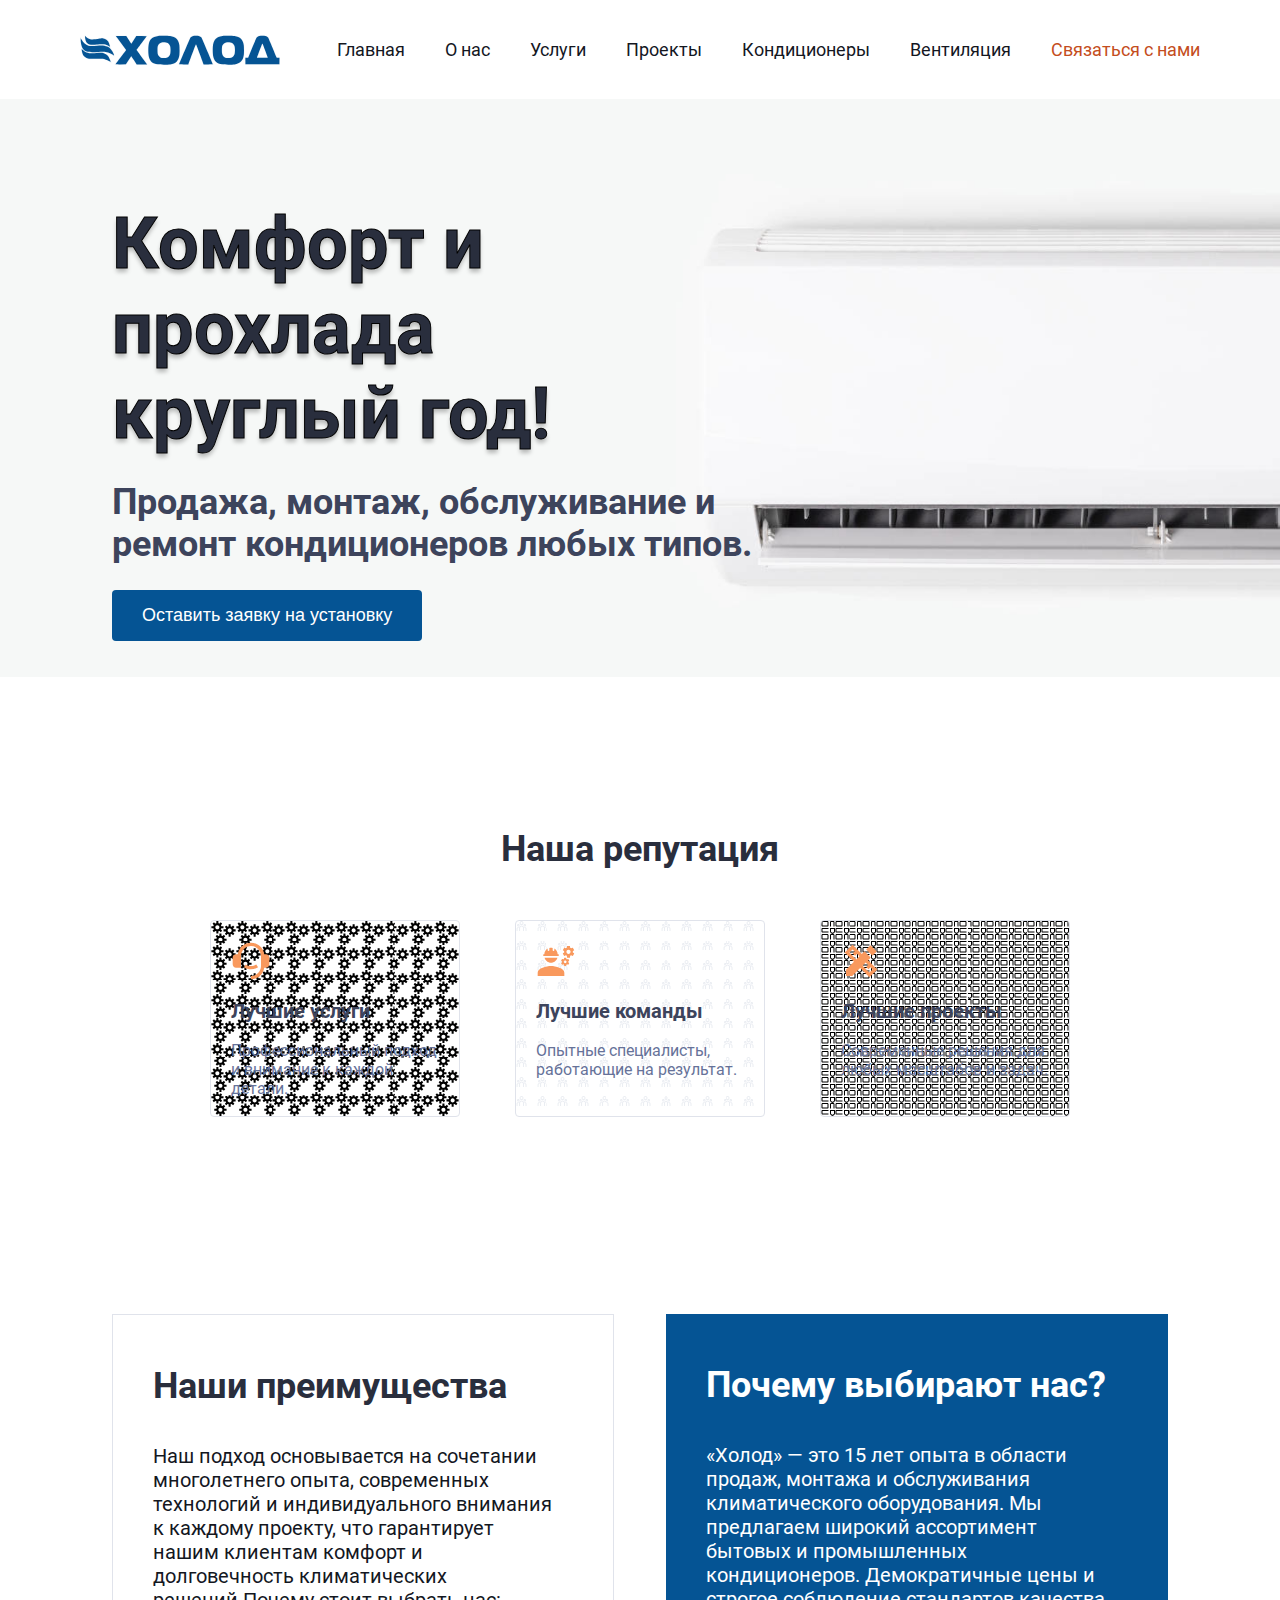
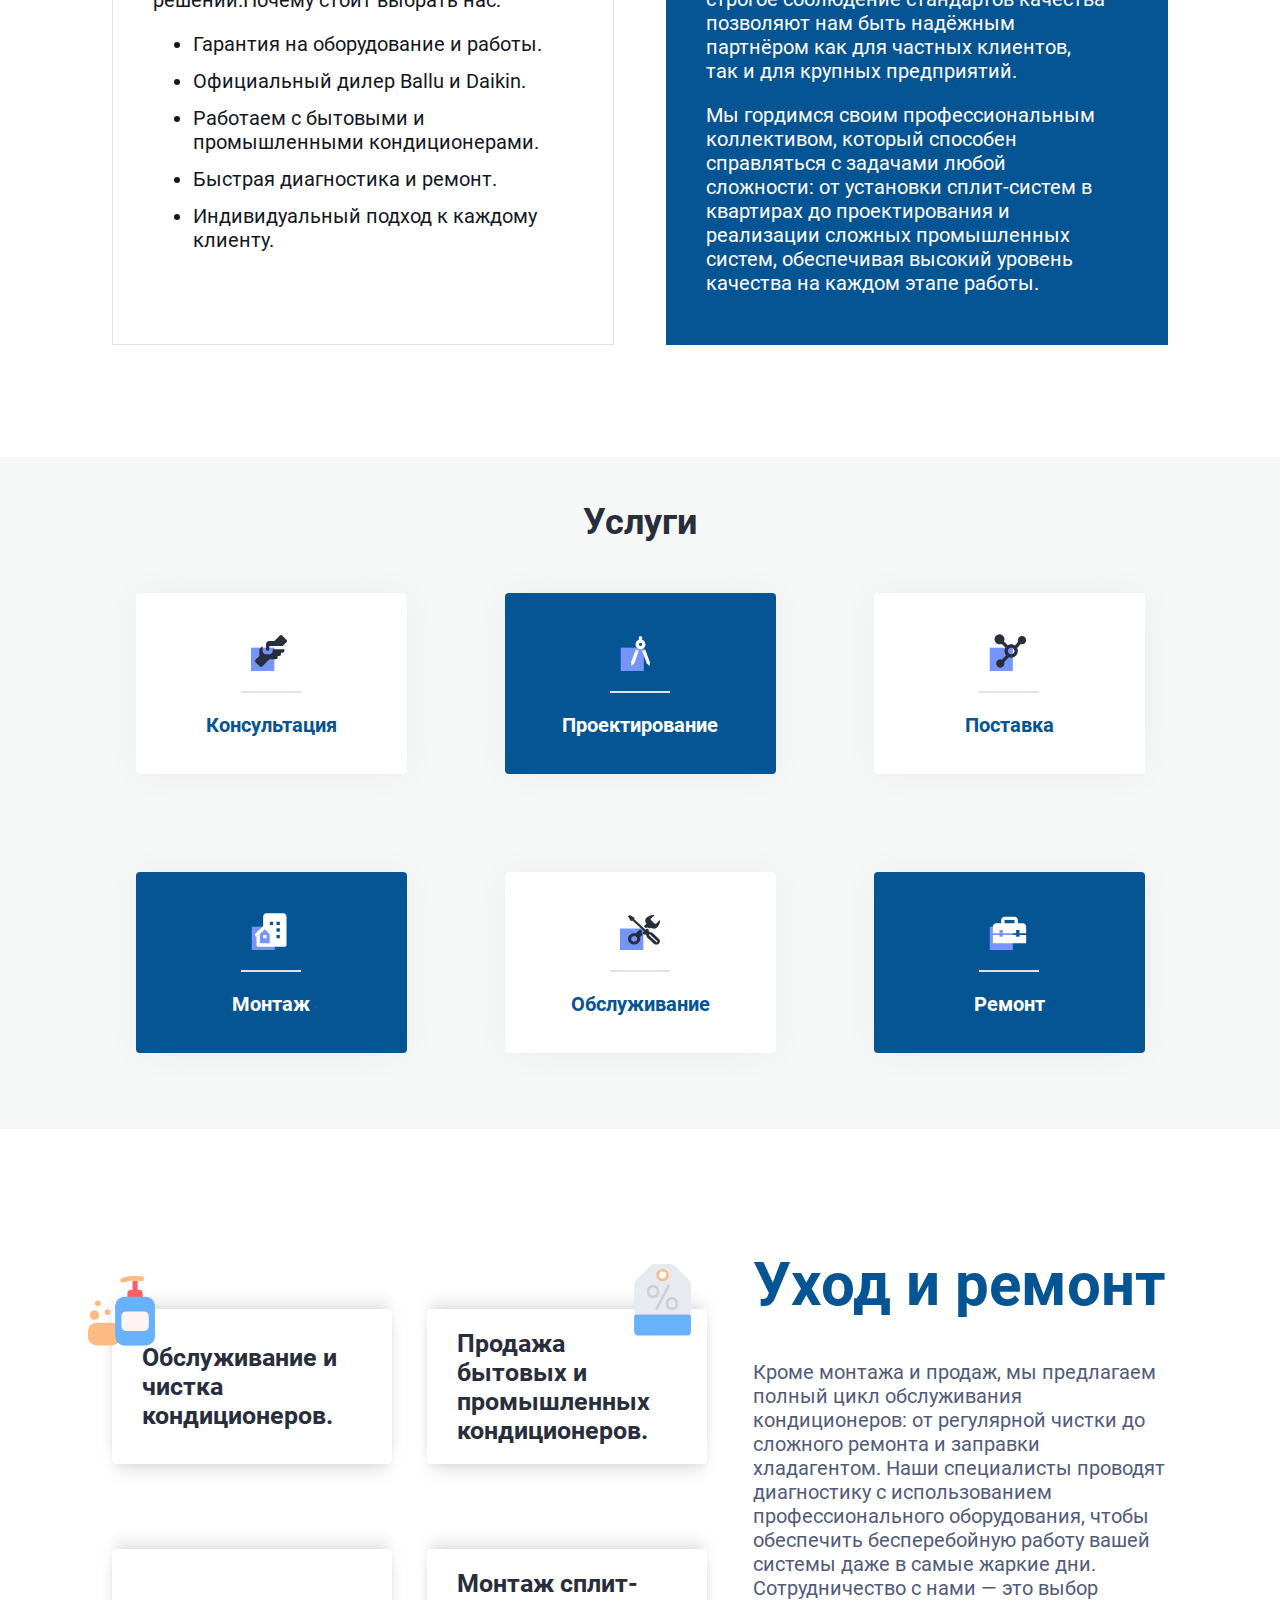
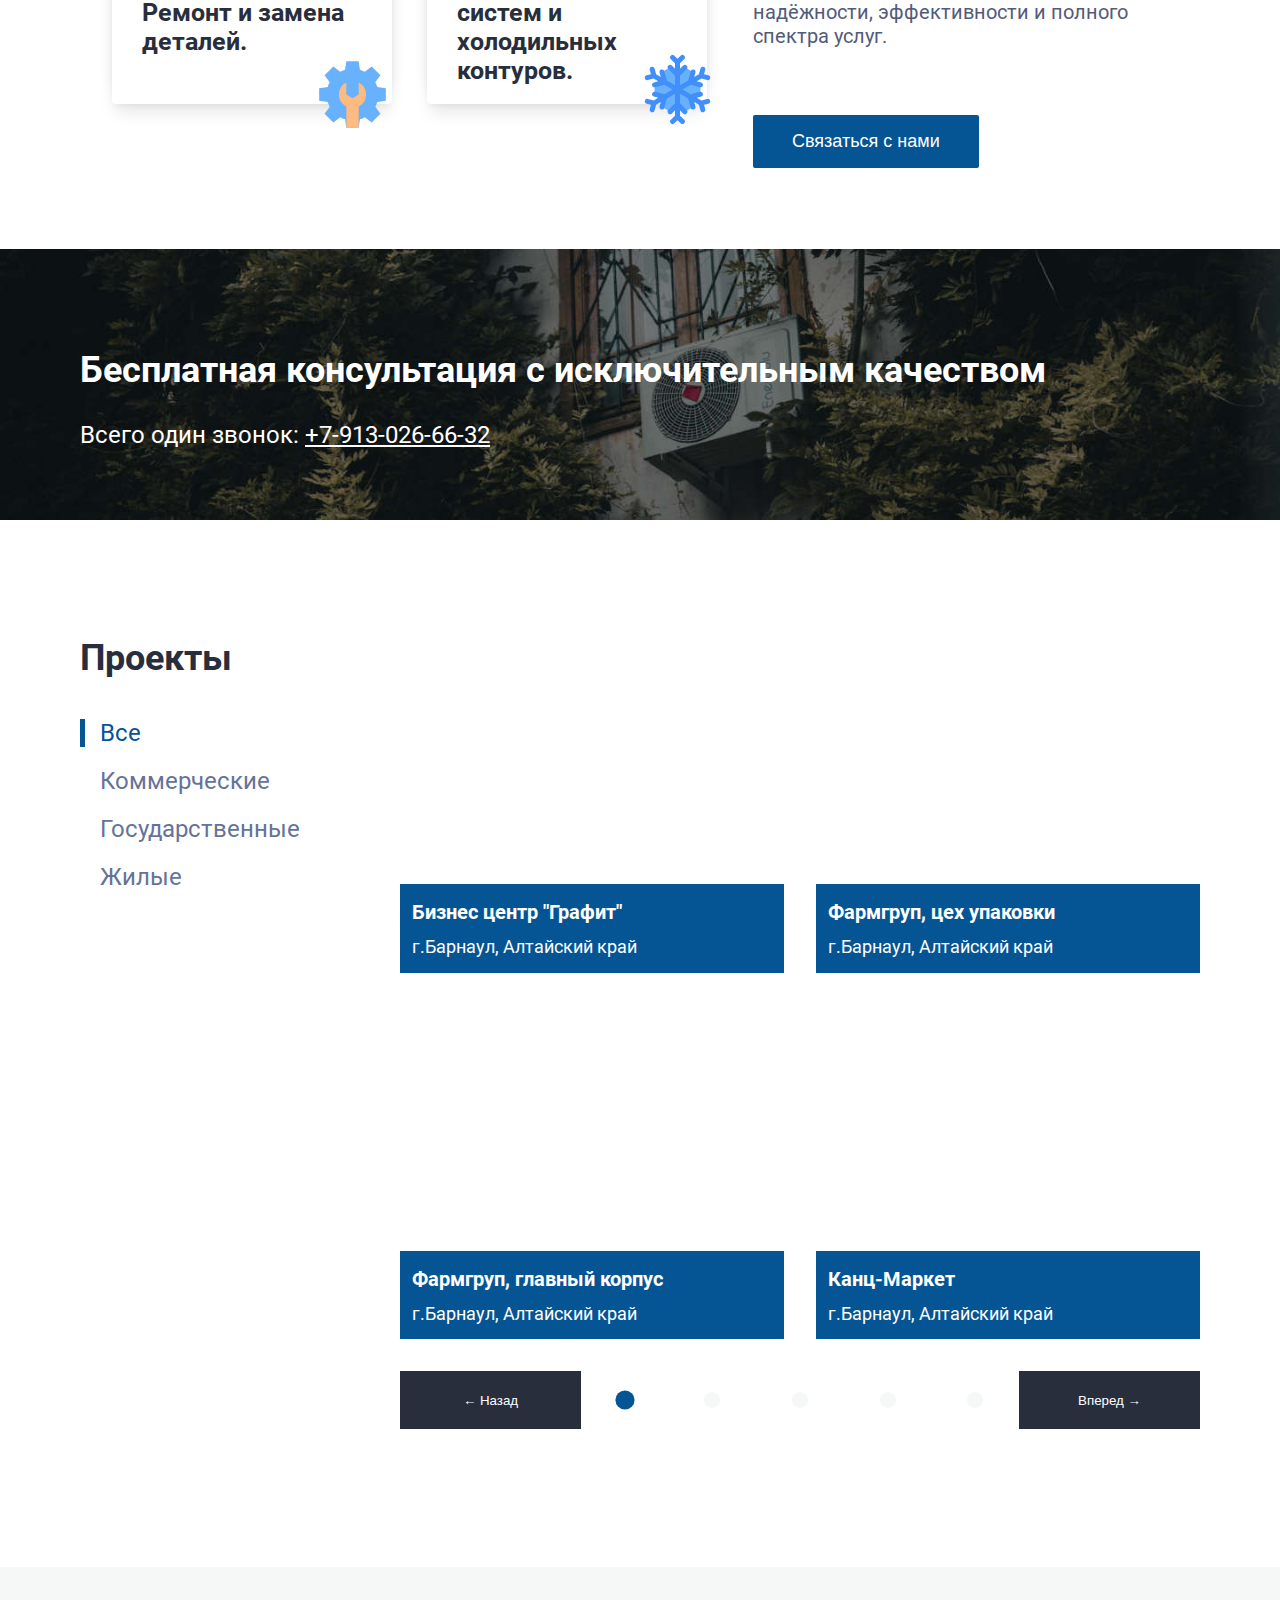
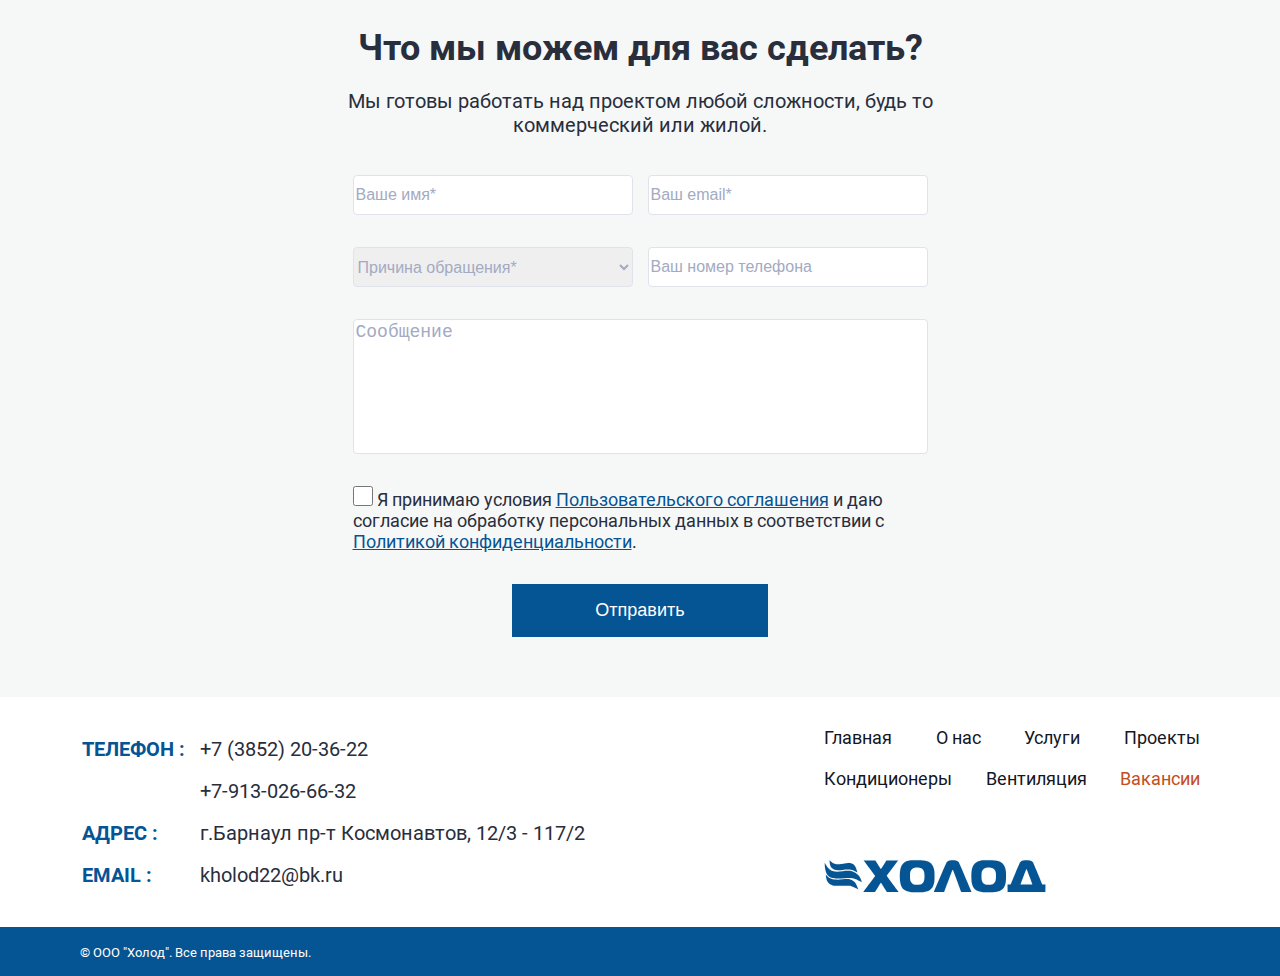
==== commit f8044e68: "Add files via upload" ====
--- a/conditioner.html
+++ b/conditioner.html
@@ -302,7 +302,7 @@
                         <span class="dots"></span>
                         <span class="dots"></span>
                     </div>
-                    <button id="next">← Вперед</button>
+                    <button id="next">Вперед →</button>
                 </div>
             </div>
         </article>
@@ -310,20 +310,20 @@
             <h2 class="heading-feedback" tabindex="0">Что мы можем для вас сделать?</h2>
             <p>Мы готовы работать над проектом любой сложности, будь то коммерческий или жилой.</p>
             <form  class="feedback-form" action="#" method="post">
-                    <input type="text" name="userName" placeholder="Ваше имя*" maxlength="70" required>
+                    <input type="text" autocomplete="username" name="userName" placeholder="Ваше имя*" maxlength="70" required>
                     <input type="email" name="userEmail" placeholder="Ваш email*" maxlength="40" required>
                     <select aria-label="Причина обращения*" name="reasonAppea" id="" placeholder="Причина обращения*" class="feedback-form-select select-placeholder" required>
                         <option value=""  disabled selected>Причина обращения*</option>
-                        <option value="" data-option="selected">Расчёт вентиляции</option>
                         <option value="" data-option="selected">Расчёт кондиционирования</option>
                         <option value="" data-option="selected">Ремонт</option>
                         <option value="" data-option="selected">Консультация</option>
                         <option value="" data-option="selected">Обновление оборудования</option>
+                        <option value="" data-option="selected">Другое</option>
                     </select>
-                    <input class="feedback-form-tel" type="tel" name="userPhone" placeholder="Ваш номер телефона +7-___-___-____" maxlength="16">
+                    <input class="feedback-form-tel" type="tel" name="userPhone" placeholder="Ваш номер телефона">
                 <textarea name="userMassange" id="" placeholder="Сообщение" maxlength="400"></textarea>
                 <label class="user-agreement">
-                    <input type="checkbox" required>
+                    <input name="consent-to-processing" type="checkbox" required>
                     Я принимаю условия <a href="./user_agreement.html">Пользовательского соглашения</a> и даю согласие на обработку персональных данных в соответствии с <a href="./privacy_policy.html">Политикой конфиденциальности</a>.
                 </label>
                 <button class="clickable-button" type="submit">Отправить</button>
@@ -373,5 +373,13 @@
         </div>
     </footer>
     <script src="./script/script.js"></script>
+    <script src="./script/burger.js"></script>
+    <script src="./script/jquery-1.9.0.min.js"></script>
+    <script src="./script/jquery.maskedinput.min.js"></script>
+    <script>
+        $.mask.definitions['h'] = "[0|1|3|4|5|6|7|9]"
+        $(".feedback-form-tel").mask("+7 (h99) 999-99-99");
+        
+    </script>
 </body>
 </html>--- a/style/base.css
+++ b/style/base.css
@@ -38,12 +38,16 @@
 .blackout::after {
     content: '';
     width: 100%;
-    height: 100%;
+    height: 130%;
     background-color: rgba(0, 0, 0, 0.5);
     position: absolute;
     top: 0;
     left: 0;
     transition: 1s ease-in;
+}
+
+.blackout {
+    overflow: hidden;
 }
 
 h2 {
@@ -248,37 +252,16 @@
     overflow: hidden;
 }
 
-.reputation-box:nth-child(1)::after {
-    content: '';
-    width: 200px;
-    height: 200px;
-    display: block;
-    position: absolute;
-    background-color: #055494;
-    top: -100px;
-    right: -100px;
-	border-radius: 50%;
-    z-index: -1;
-}
-
-.reputation-box:nth-child(2)::after {
-    content: '';
-    width: 100%;
-    height: 60%;
-    display: block;
-    position: absolute;
-    background-color: #055494;
-    top: 0px;
-    right: 0px;
-    z-index: -1;
+.reputation-box:nth-child(1) {
+    background-image: url("../image/reputation-box_services.svg");
+}
+
+.reputation-box:nth-child(2) {
+    background-image: url("../image/reputation-box_team.svg");
 }
 
 .reputation-box:nth-child(3) {
-    background-image: url("../image/reputation-box_team.svg");
-}
-
-.reputation-box:nth-child(2)  .heading-reputation-box{
-    color: white;
+    background-image: url("../image/reputation-box_project.svg");
 }
 
 .reputation-box p{
@@ -566,6 +549,15 @@
     border: 0;
     background-color: #292E3D;
     color: white;
+    transition:background-color 0.1s ease-in-out;;
+}
+
+.switches button:hover {
+    background-color: #858EAD;
+}
+
+.switches button:active {
+    background-color: #525B7A;
 }
 
 .dots {
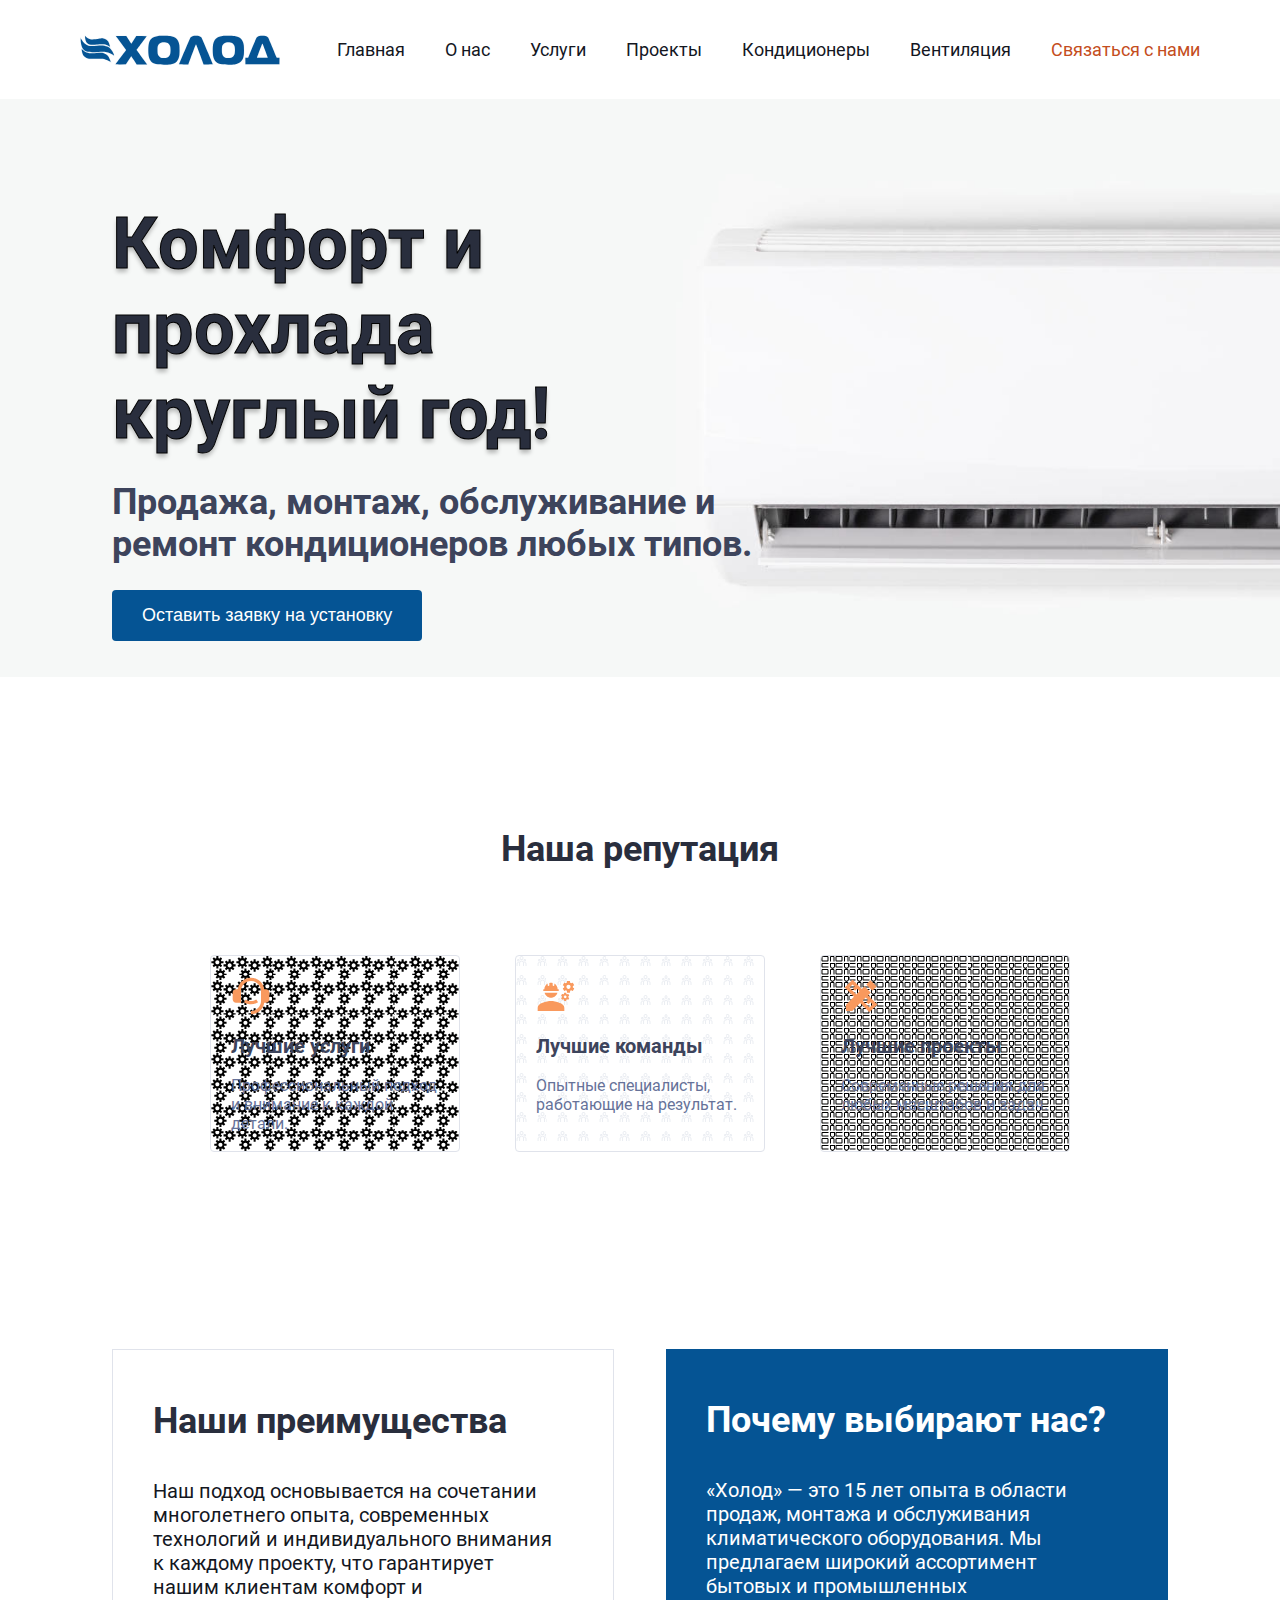
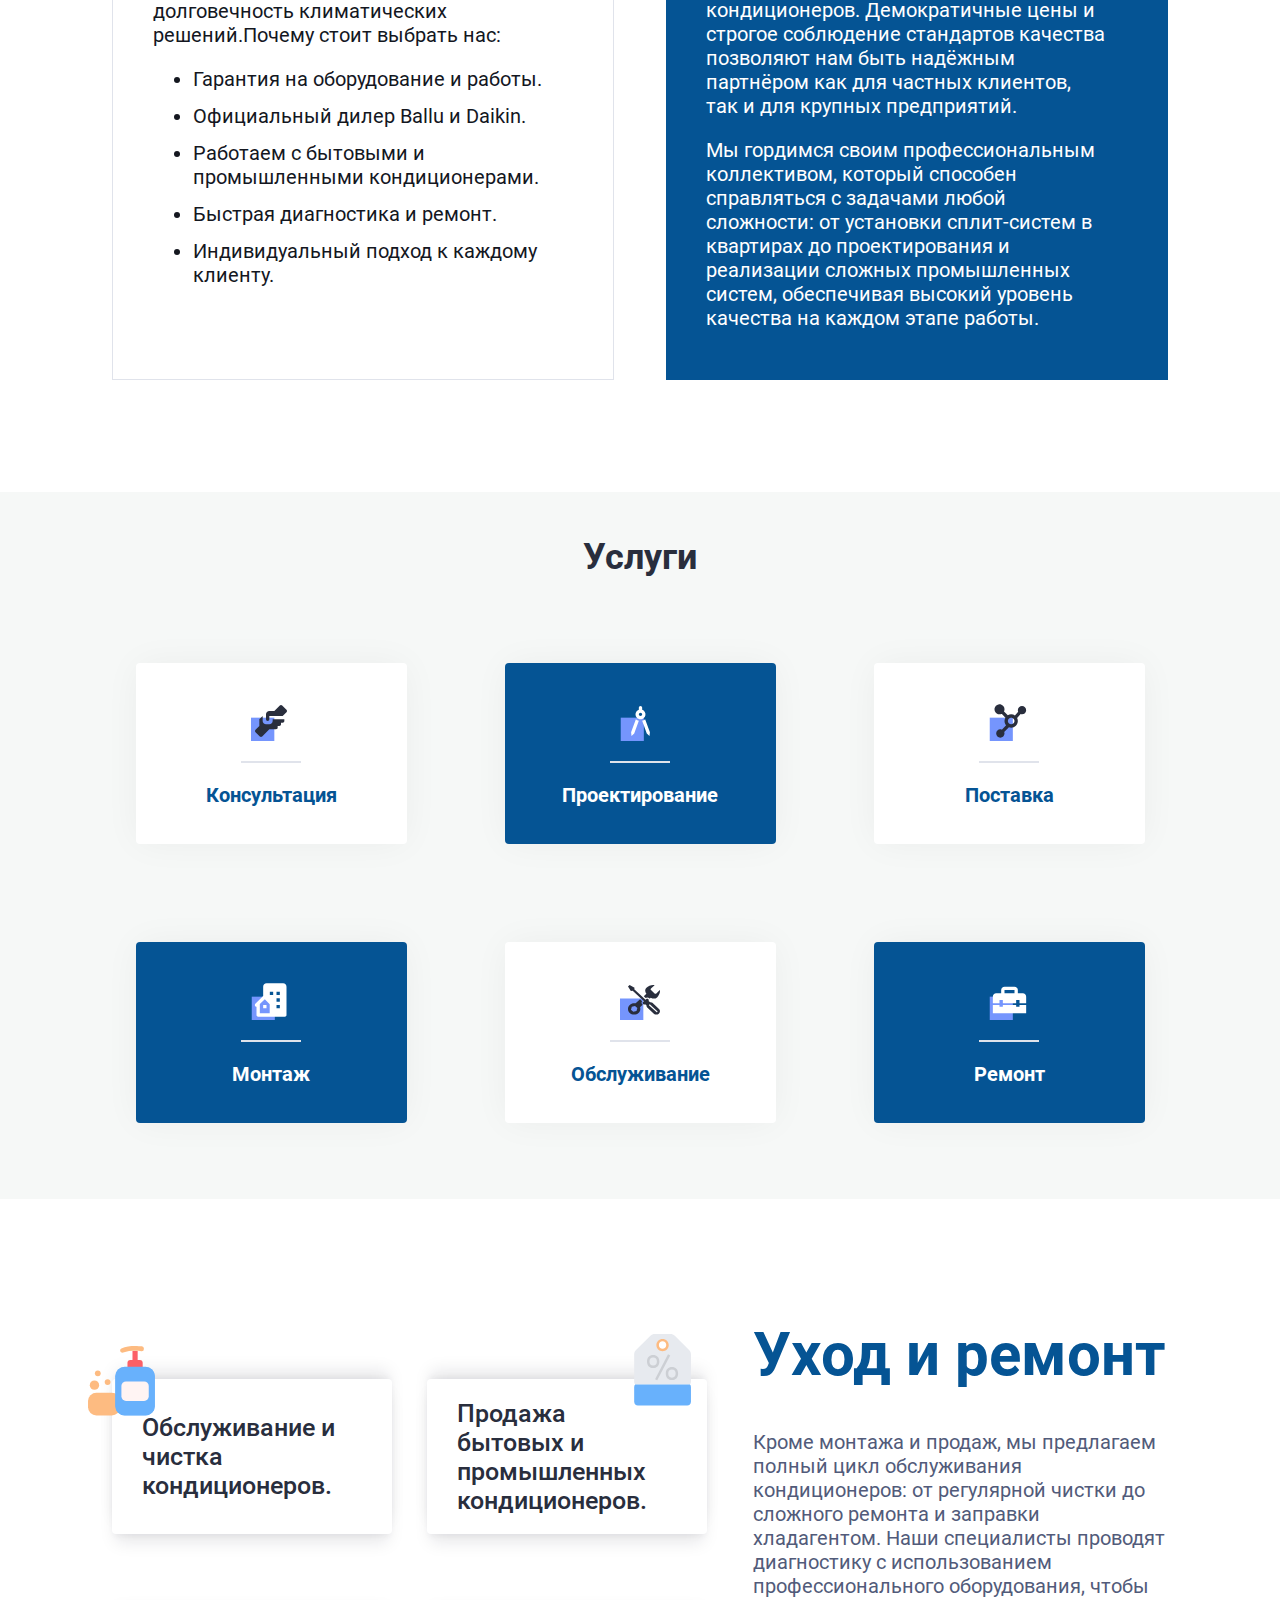
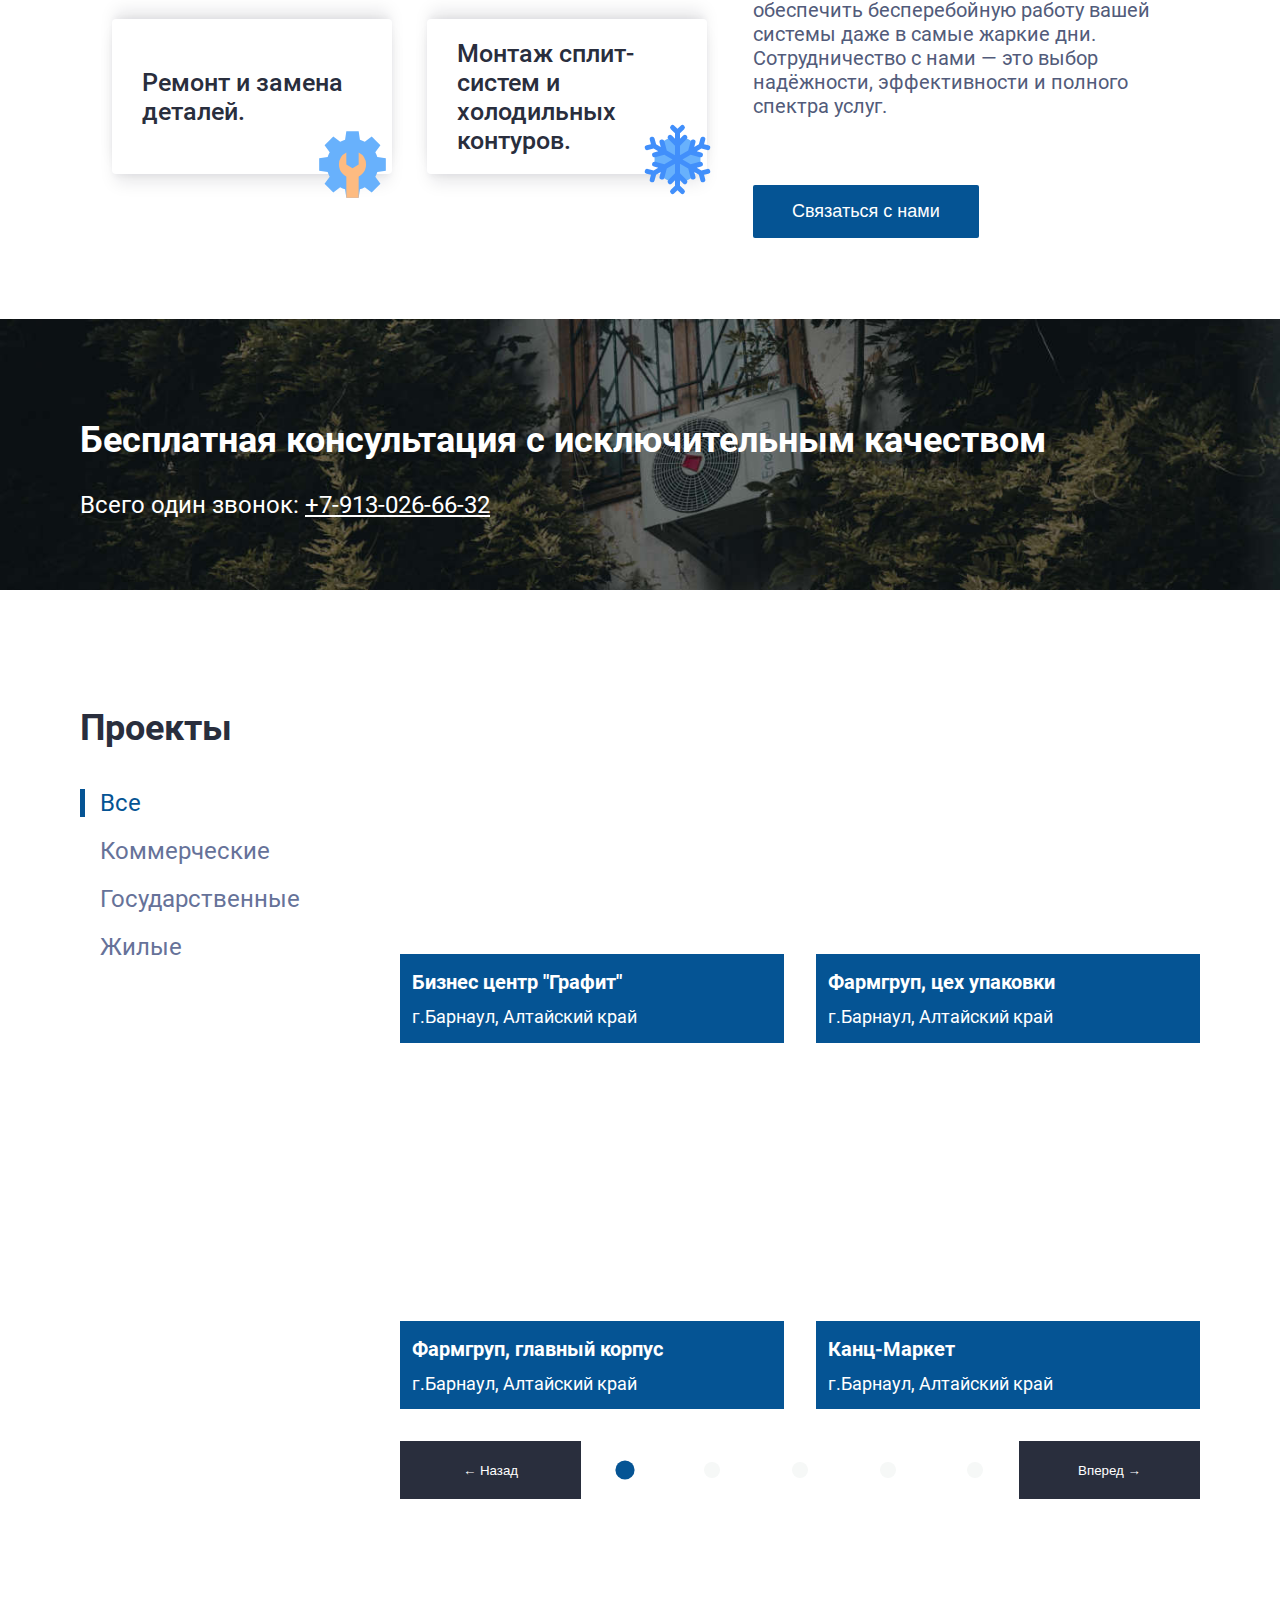
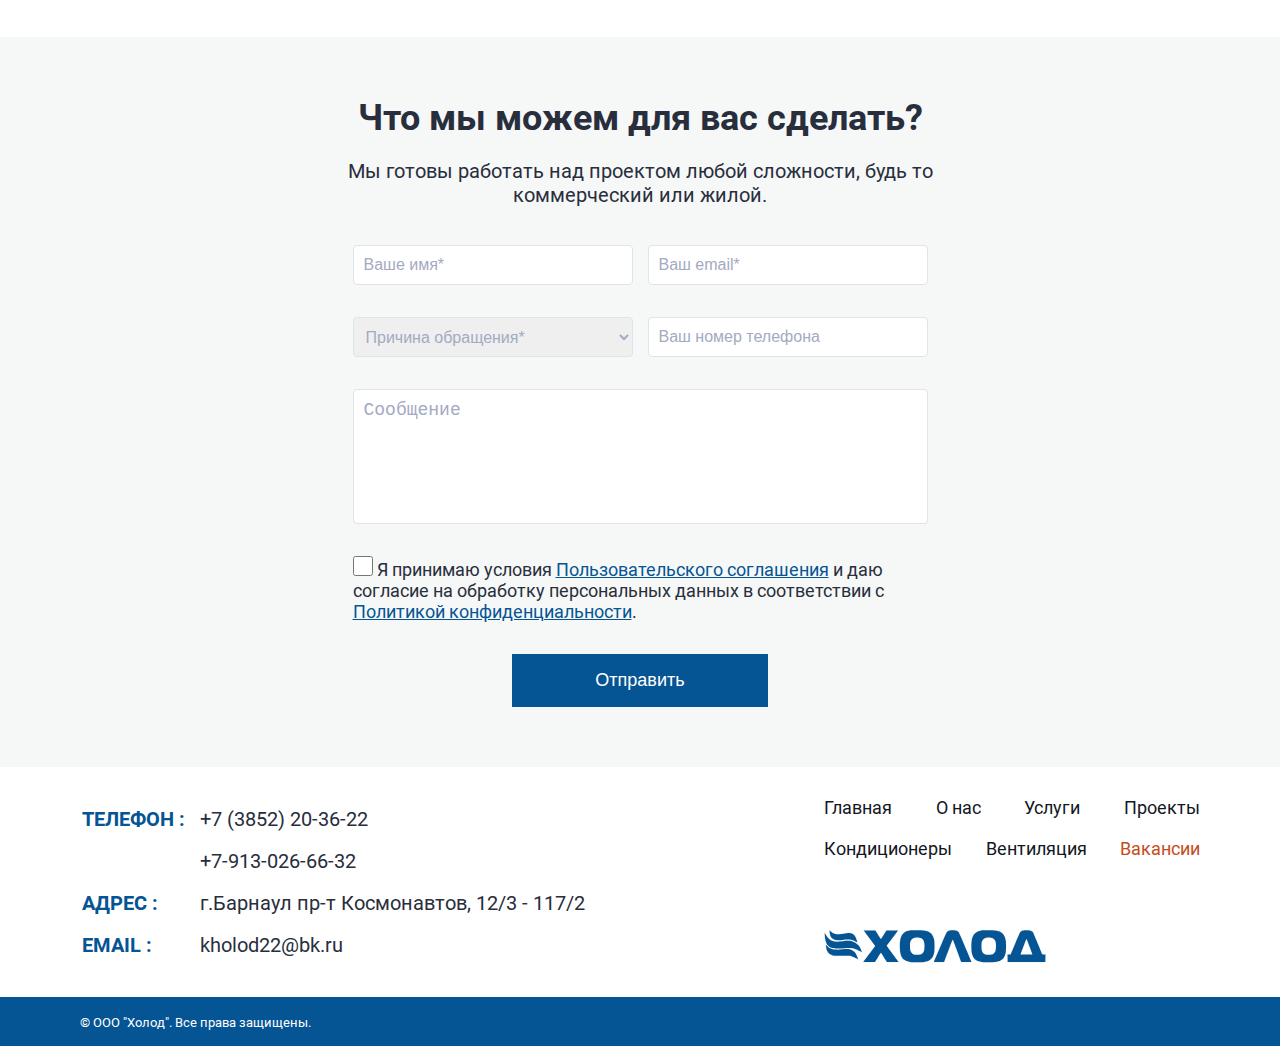
==== commit 34ad790f: "Add files via upload" ====
--- a/conditioner.html
+++ b/conditioner.html
@@ -12,32 +12,67 @@
     <title>Холод - Продажа, монтаж, обслуживание и ремонт кондиционеров любых типов. </title>
     <link rel="stylesheet" href="./style/base.css">
     <link rel="stylesheet" href="./style/conditioner.css">
+    <link rel="icon" href="./image/favicon.svg" type="image/svg+xml">
+     <!-- Yandex.Metrika counter -->
+<script type="text/javascript" >
+    (function(m,e,t,r,i,k,a){m[i]=m[i]||function(){(m[i].a=m[i].a||[]).push(arguments)};
+    m[i].l=1*new Date();
+    for (var j = 0; j < document.scripts.length; j++) {if (document.scripts[j].src === r) { return; }}
+    k=e.createElement(t),a=e.getElementsByTagName(t)[0],k.async=1,k.src=r,a.parentNode.insertBefore(k,a)})
+    (window, document, "script", "https://mc.yandex.ru/metrika/tag.js", "ym");
+ 
+    ym(99246654, "init", {
+         clickmap:true,
+         trackLinks:true,
+         accurateTrackBounce:true,
+         webvisor:true
+    });
+ </script>
+ <noscript><div><img src="https://mc.yandex.ru/watch/99246654" style="position:absolute; left:-9999px;" alt="" /></div></noscript>
+ <!-- /Yandex.Metrika counter -->
+ <!-- Yandex.Metrika counter -->
+ <script type="text/javascript" >
+    (function(m,e,t,r,i,k,a){m[i]=m[i]||function(){(m[i].a=m[i].a||[]).push(arguments)};
+    m[i].l=1*new Date();
+    for (var j = 0; j < document.scripts.length; j++) {if (document.scripts[j].src === r) { return; }}
+    k=e.createElement(t),a=e.getElementsByTagName(t)[0],k.async=1,k.src=r,a.parentNode.insertBefore(k,a)})
+    (window, document, "script", "https://mc.yandex.ru/metrika/tag.js", "ym");
+ 
+    ym(99246864, "init", {
+         clickmap:true,
+         trackLinks:true,
+         accurateTrackBounce:true,
+         webvisor:true
+    });
+ </script>
+ <noscript><div><img src="https://mc.yandex.ru/watch/99246864" style="position:absolute; left:-9999px;" alt="" /></div></noscript>
+ <!-- /Yandex.Metrika counter -->
 </head>
 <body>
     <header class="header-main">
-        <a href="./index.html">
+        <a href="/index.html">
             <img src="./image/trace.svg" alt="Логотип компании" width="222.22" height="34" class="logo-header">
         </a>
         <nav class="nav-main">
             <ul class="nav-list">
-               <li class="nav-list-item"><a href="./index.html">Главная</a></li>
+               <li class="nav-list-item"><a href="/index.html">Главная</a></li>
                <li class="nav-list-item"><a href="#about-us">О нас</a></li>
                <li class="nav-list-item"><a href="#services">Услуги</a></li>
                <li class="nav-list-item"><a href="#project">Проекты</a></li>
-               <li class="nav-list-item"><a href="./conditioner.html">Кондиционеры</a></li>
-               <li class="nav-list-item"><a href="./ventilation.html">Вентиляция</a></li>
+               <li class="nav-list-item"><a href="/conditioner.html">Кондиционеры</a></li>
+               <li class="nav-list-item"><a href="/ventilation.html">Вентиляция</a></li>
                <li class="nav-list-item"><a href="#feedback">Связаться с нами</a></li>
             </ul>
             <div class="menu">
                 <input type="checkbox" id="burger-checkbox" class="burger-checkbox">
                 <label for="burger-checkbox" class="burger"></label>
                 <ul class="menu-list">
-                    <li class="nav-list-item"><a href="./index.html">Главная</a></li>
+                    <li class="nav-list-item"><a href="/index.html">Главная</a></li>
                     <li class="nav-list-item"><a href="#about-us">О нас</a></li>
                     <li class="nav-list-item"><a href="#services">Услуги</a></li>
                     <li class="nav-list-item"><a href="#project">Проекты</a></li>
-                    <li class="nav-list-item"><a href="./conditioner.html">Кондиционеры</a></li>
-                    <li class="nav-list-item"><a href="./ventilation.html">Вентиляция</a></li>
+                    <li class="nav-list-item"><a href="/conditioner.html">Кондиционеры</a></li>
+                    <li class="nav-list-item"><a href="/ventilation.html">Вентиляция</a></li>
                     <li class="nav-list-item"><a href="#feedback">Связаться с нами</a></li>
                 </ul>
             </div>
@@ -309,18 +344,18 @@
         <section class="feedback" id="feedback">
             <h2 class="heading-feedback" tabindex="0">Что мы можем для вас сделать?</h2>
             <p>Мы готовы работать над проектом любой сложности, будь то коммерческий или жилой.</p>
-            <form  class="feedback-form" action="#" method="post">
+            <form  class="feedback-form" action="./backend/feedback-form.php" method="post">
                     <input type="text" autocomplete="username" name="userName" placeholder="Ваше имя*" maxlength="70" required>
                     <input type="email" name="userEmail" placeholder="Ваш email*" maxlength="40" required>
                     <select aria-label="Причина обращения*" name="reasonAppea" id="" placeholder="Причина обращения*" class="feedback-form-select select-placeholder" required>
                         <option value=""  disabled selected>Причина обращения*</option>
-                        <option value="" data-option="selected">Расчёт кондиционирования</option>
-                        <option value="" data-option="selected">Ремонт</option>
-                        <option value="" data-option="selected">Консультация</option>
-                        <option value="" data-option="selected">Обновление оборудования</option>
-                        <option value="" data-option="selected">Другое</option>
+                        <option value="conditioning" data-option="selected">Расчёт кондиционирования</option>
+                        <option value="repair" data-option="selected">Ремонт</option>
+                        <option value="consultation" data-option="selected">Консультация</option>
+                        <option value="upgrade" data-option="selected">Обновление оборудования</option>
+                        <option value="other" data-option="selected">Другое</option>
                     </select>
-                    <input class="feedback-form-tel" type="tel" name="userPhone" placeholder="Ваш номер телефона">
+                    <input class="feedback-form-tel" type="tel" name="userPhone" placeholder="Ваш номер телефона" maxlength="18">
                 <textarea name="userMassange" id="" placeholder="Сообщение" maxlength="400"></textarea>
                 <label class="user-agreement">
                     <input name="consent-to-processing" type="checkbox" required>
@@ -355,13 +390,13 @@
             </div>
             <div class="shell-top-navigation">
                 <ul class="footer-nav-list">
-                    <li class="footer-nav-item"><a href="./index.html">Главная</a></li>
+                    <li class="footer-nav-item"><a href="/index.html">Главная</a></li>
                     <li class="footer-nav-item"><a href="#about-us">О нас</a></li>
                     <li class="footer-nav-item"><a href="#services">Услуги</a></li>
                     <li class="footer-nav-item"><a href="#project">Проекты</a></li>
-                    <li class="footer-nav-item"><a href="./conditioner.html">Кондиционеры</a></li>
-                    <li class="footer-nav-item"><a href="./ventilation.html">Вентиляция</a></li>
-                    <li class="footer-nav-item"><a href="./job_openings.html">Вакансии</a></li>
+                    <li class="footer-nav-item"><a href="/conditioner.html">Кондиционеры</a></li>
+                    <li class="footer-nav-item"><a href="/ventilation.html">Вентиляция</a></li>
+                    <li class="footer-nav-item"><a href="/job_openings.html">Вакансии</a></li>
                 </ul>
                 <a href="./index.html">
                     <img src="./image/trace.svg" alt="Логотип компании" width="222.22" height="34" class="logo-footer">
@@ -374,12 +409,6 @@
     </footer>
     <script src="./script/script.js"></script>
     <script src="./script/burger.js"></script>
-    <script src="./script/jquery-1.9.0.min.js"></script>
-    <script src="./script/jquery.maskedinput.min.js"></script>
-    <script>
-        $.mask.definitions['h'] = "[0|1|3|4|5|6|7|9]"
-        $(".feedback-form-tel").mask("+7 (h99) 999-99-99");
-        
-    </script>
+    <script src="./script/maskinput.js"></script>
 </body>
 </html>--- a/style/base.css
+++ b/style/base.css
@@ -63,7 +63,7 @@
 }
 
 .clickable-button {
-    transition: background-color 0.1s ease-in;
+    transition: background-color 0.2s ease-in;
     cursor: pointer;
 }
 
@@ -91,7 +91,7 @@
     text-decoration: none;
     color: #14171F;
     font-size: 20px;
-    transition: color 0.1s ease-in-out, filter 0.1s ease-in-out;
+    transition: color 0.2s ease-in-out, filter 0.2s ease-in-out;
 }
 
 .nav-list-item a:hover  {
@@ -225,7 +225,7 @@
     font-weight: 700;
     font-size: 36px;
     margin: 0;
-    margin-bottom: 50px;
+    margin-bottom: 85px;
     color: #292E3D;
 }
 
@@ -427,7 +427,7 @@
 .consultation a {
     font-size: 24px;
     color: white;
-    transition: color 0.1s ease-in-out;
+    transition: color 0.2s ease-in-out;
 }
 
 .consultation a:hover {
@@ -463,7 +463,7 @@
     margin-bottom: 20px;
     padding-left: 20px;
     cursor: pointer;
-    transition: color 0.1s ease-in-out,  border-left 0.1s ease-in-out;
+    transition: color 0.2s ease-in-out,  border-left 0.2s ease-in-out;
 }
 
 .sorting-item:last-child {
@@ -549,7 +549,8 @@
     border: 0;
     background-color: #292E3D;
     color: white;
-    transition:background-color 0.1s ease-in-out;;
+    transition:background-color 0.2s ease-in-out;
+    cursor: pointer;
 }
 
 .switches button:hover {
@@ -566,7 +567,7 @@
     background-color: #F6F8F7;
     width: 16px;
     height: 16px;
-    transition: transform 0.1s ease-in-out,background-color 0.1s ease-in-out;
+    transition: transform 0.2s ease-in-out,background-color 0.2s ease-in-out;
 }
 
 .dots-active {
@@ -613,6 +614,11 @@
     border: 1px solid #E0E3EB ;
     border-radius: 4px;
     font-size: 16px;
+    padding-left: 10px;
+}
+
+.feedback-form select {
+    padding-left: 8px;
 }
 
 .feedback-form input::placeholder ,
@@ -630,6 +636,8 @@
     border-radius: 4px;
     resize: none;
     font-size: 18px;
+    padding-left: 10px;
+    padding-top: 10px;
 }
 
 .user-agreement {
@@ -641,7 +649,7 @@
 .user-agreement a {
     text-decoration: underline;
     color: #055494;
-    transition: color 0.1s ease-in-out;
+    transition: color 0.2s ease-in-out;
 }
 
 .user-agreement a:hover{
@@ -706,7 +714,7 @@
 
 .shell-top-contacts a {
     text-decoration: none;
-    transition: color 0.1s ease-in-out;
+    transition: color 0.2s ease-in-out;
 }
 
 .shell-top-contacts a:hover {
@@ -736,7 +744,7 @@
     color: #14171F;
     font-size: 18px;
     text-decoration: none;
-    transition: color 0.1s ease-in-out, filter 0.1s ease-in-out;
+    transition: color 0.2s ease-in-out, filter 0.2s ease-in-out;
 }
 
 .footer-nav-item a:hover{
@@ -1274,7 +1282,7 @@
 
     .reputation-box p {
         margin: 0;
-        font-size: 12px;
+        font-size: 14px;
     }
 
     .statistics-right h2 {
--- a/style/conditioner.css
+++ b/style/conditioner.css
@@ -113,7 +113,7 @@
 .statistics-box p{
     color: #292E3D;
     font-size: 25px;
-    font-weight: 700;
+    font-weight: 500;
     margin: 0;
     margin-left: 30px;
 }
